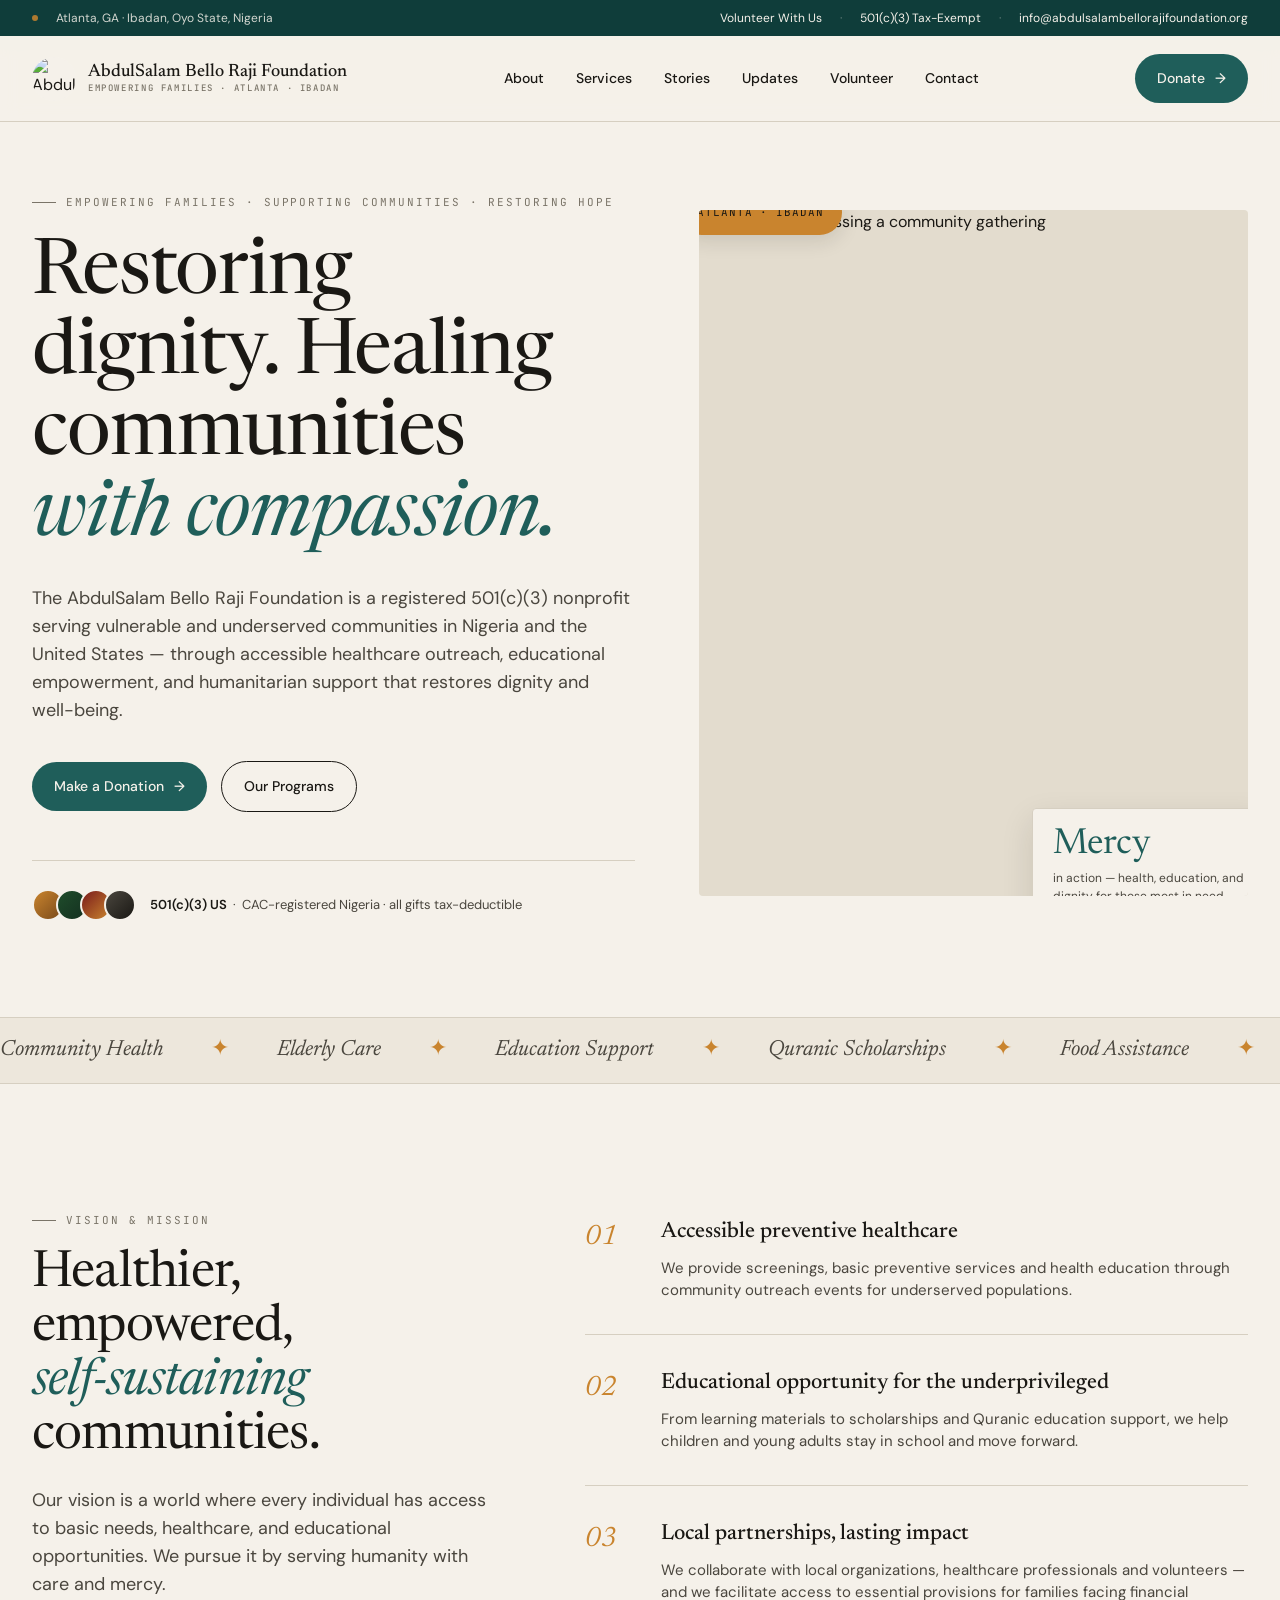
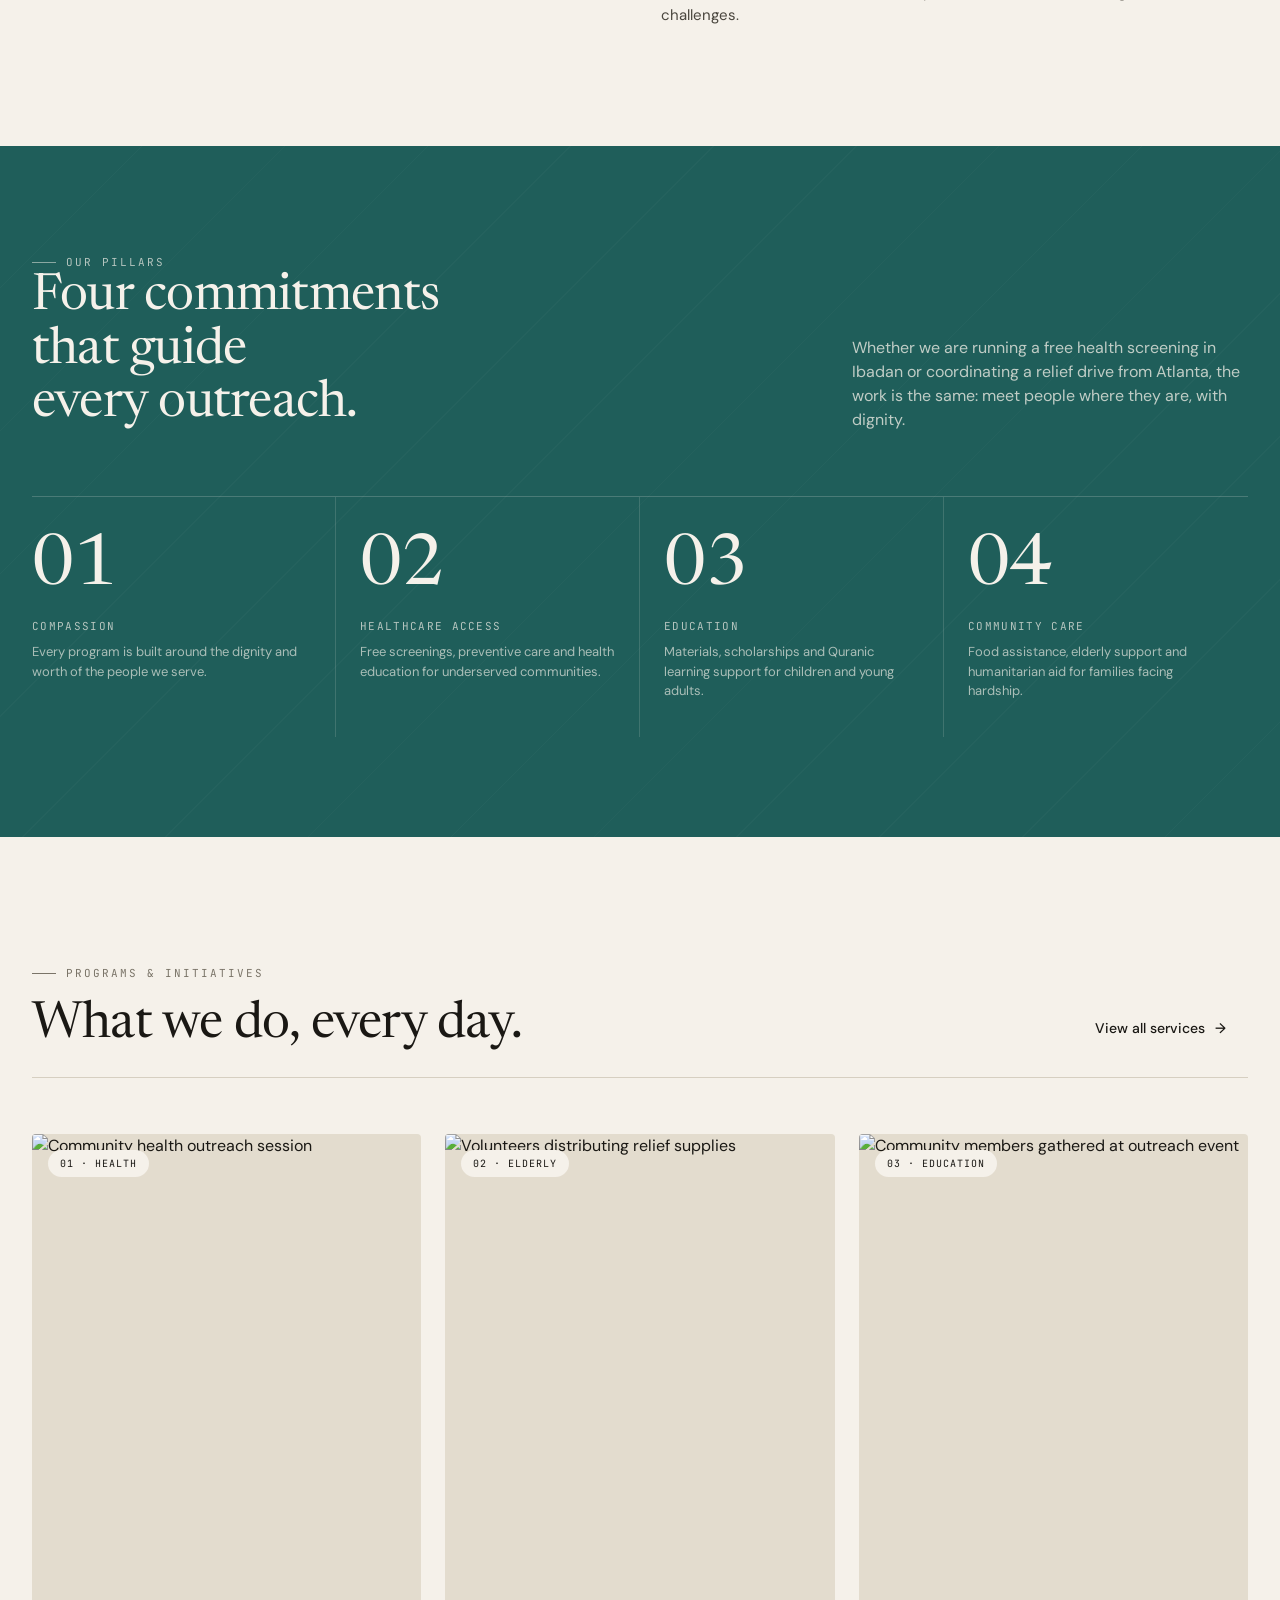
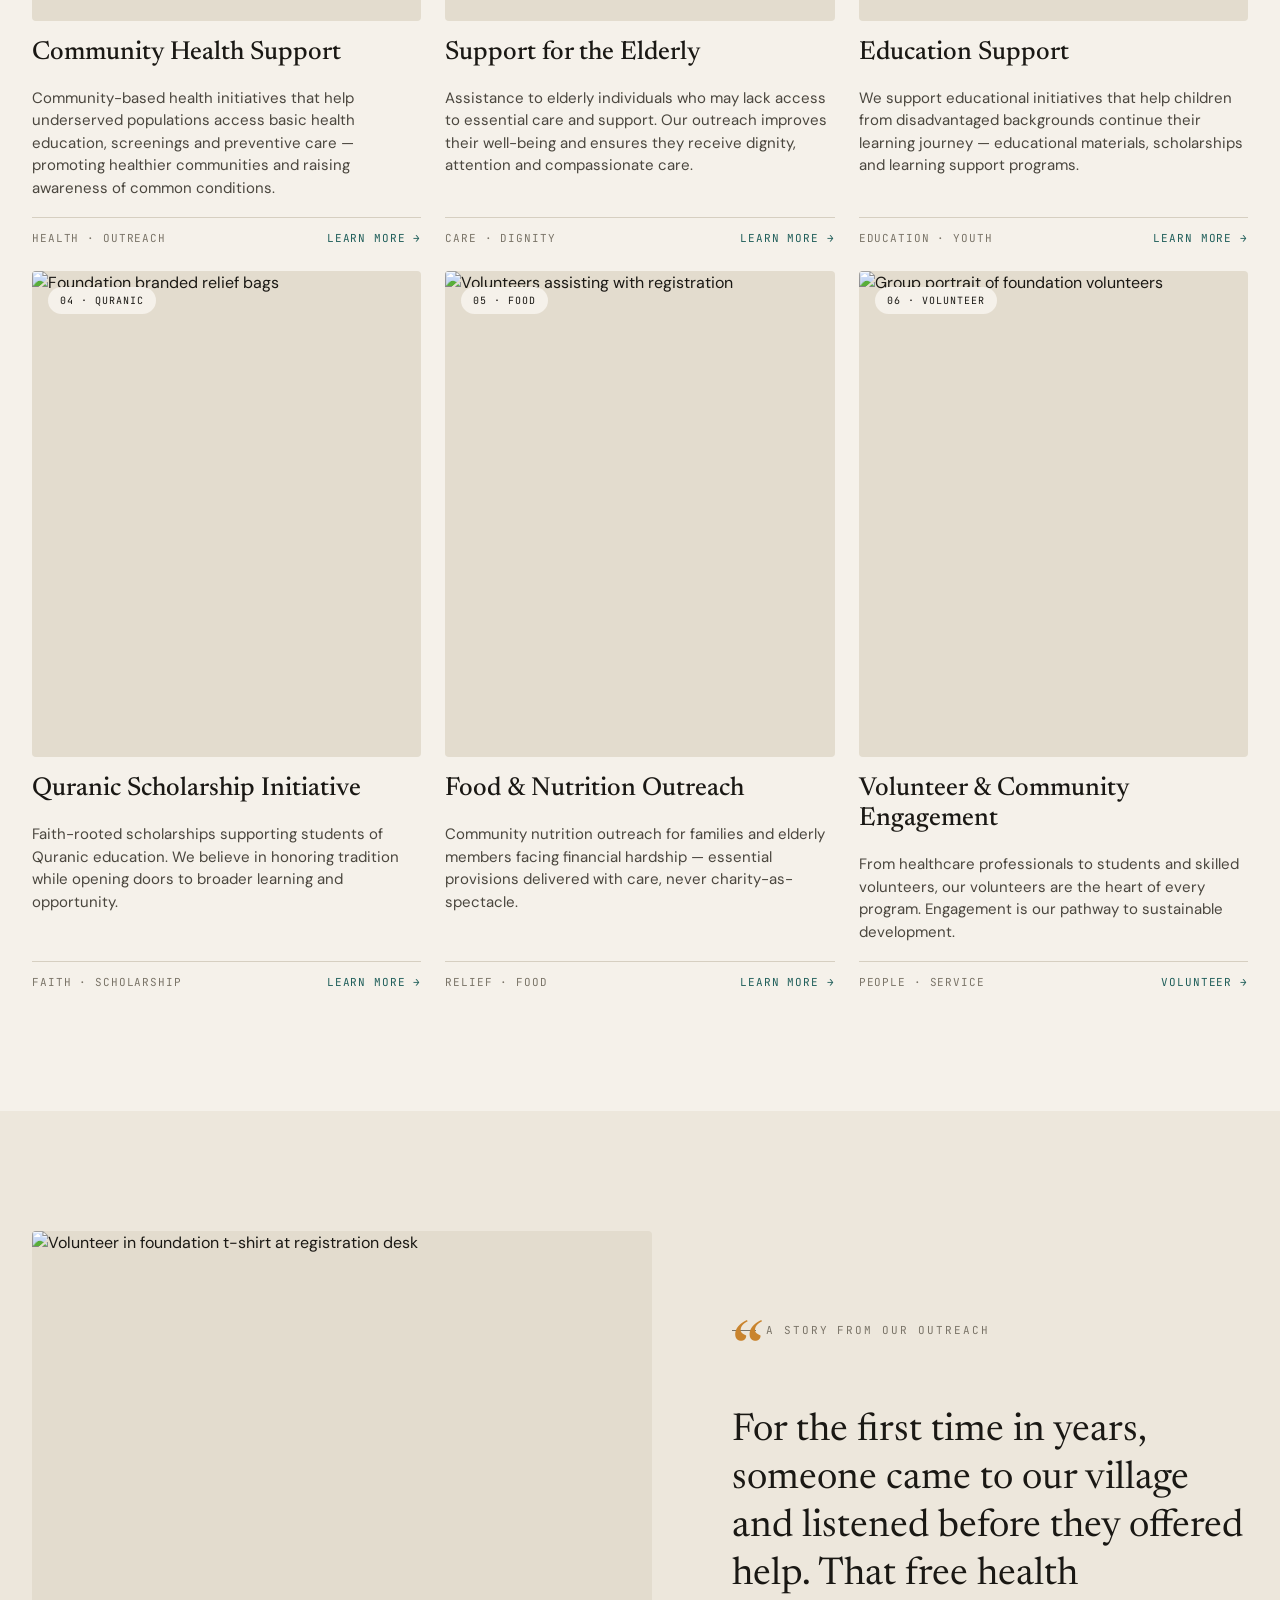
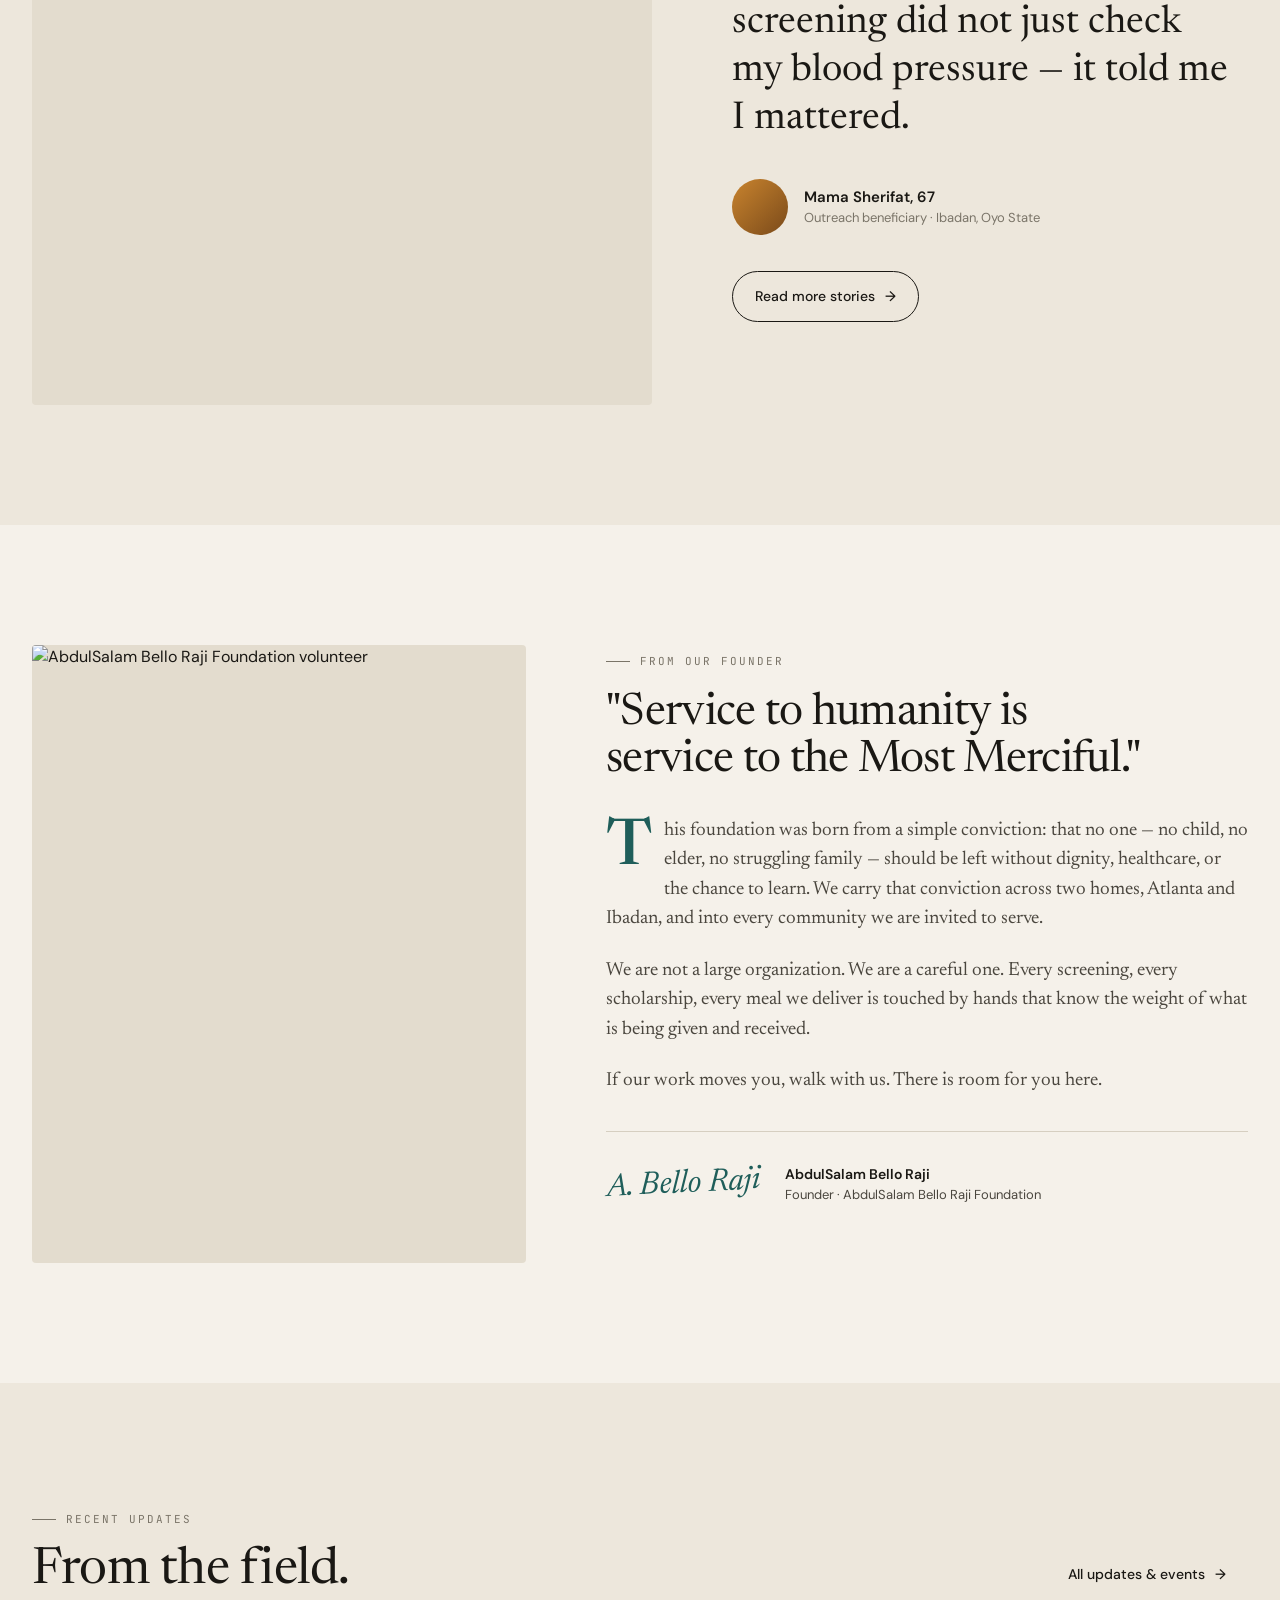
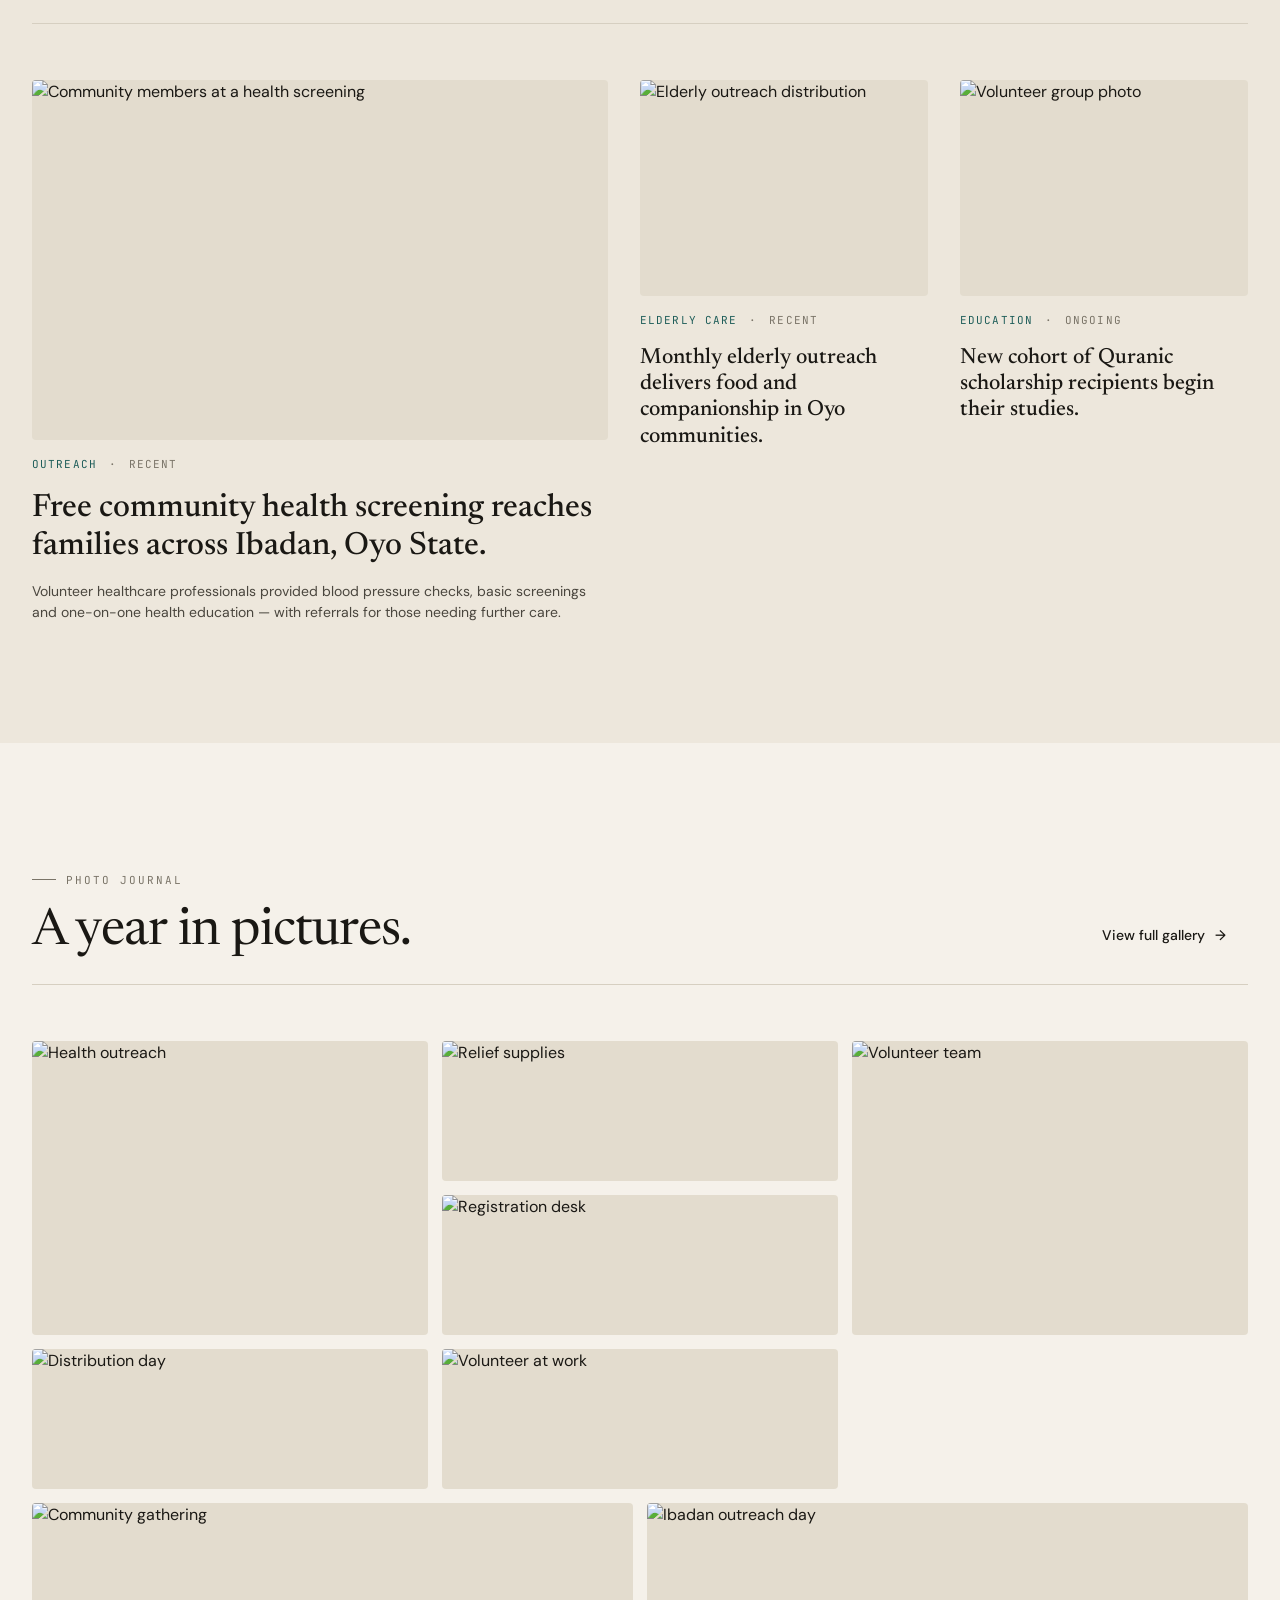
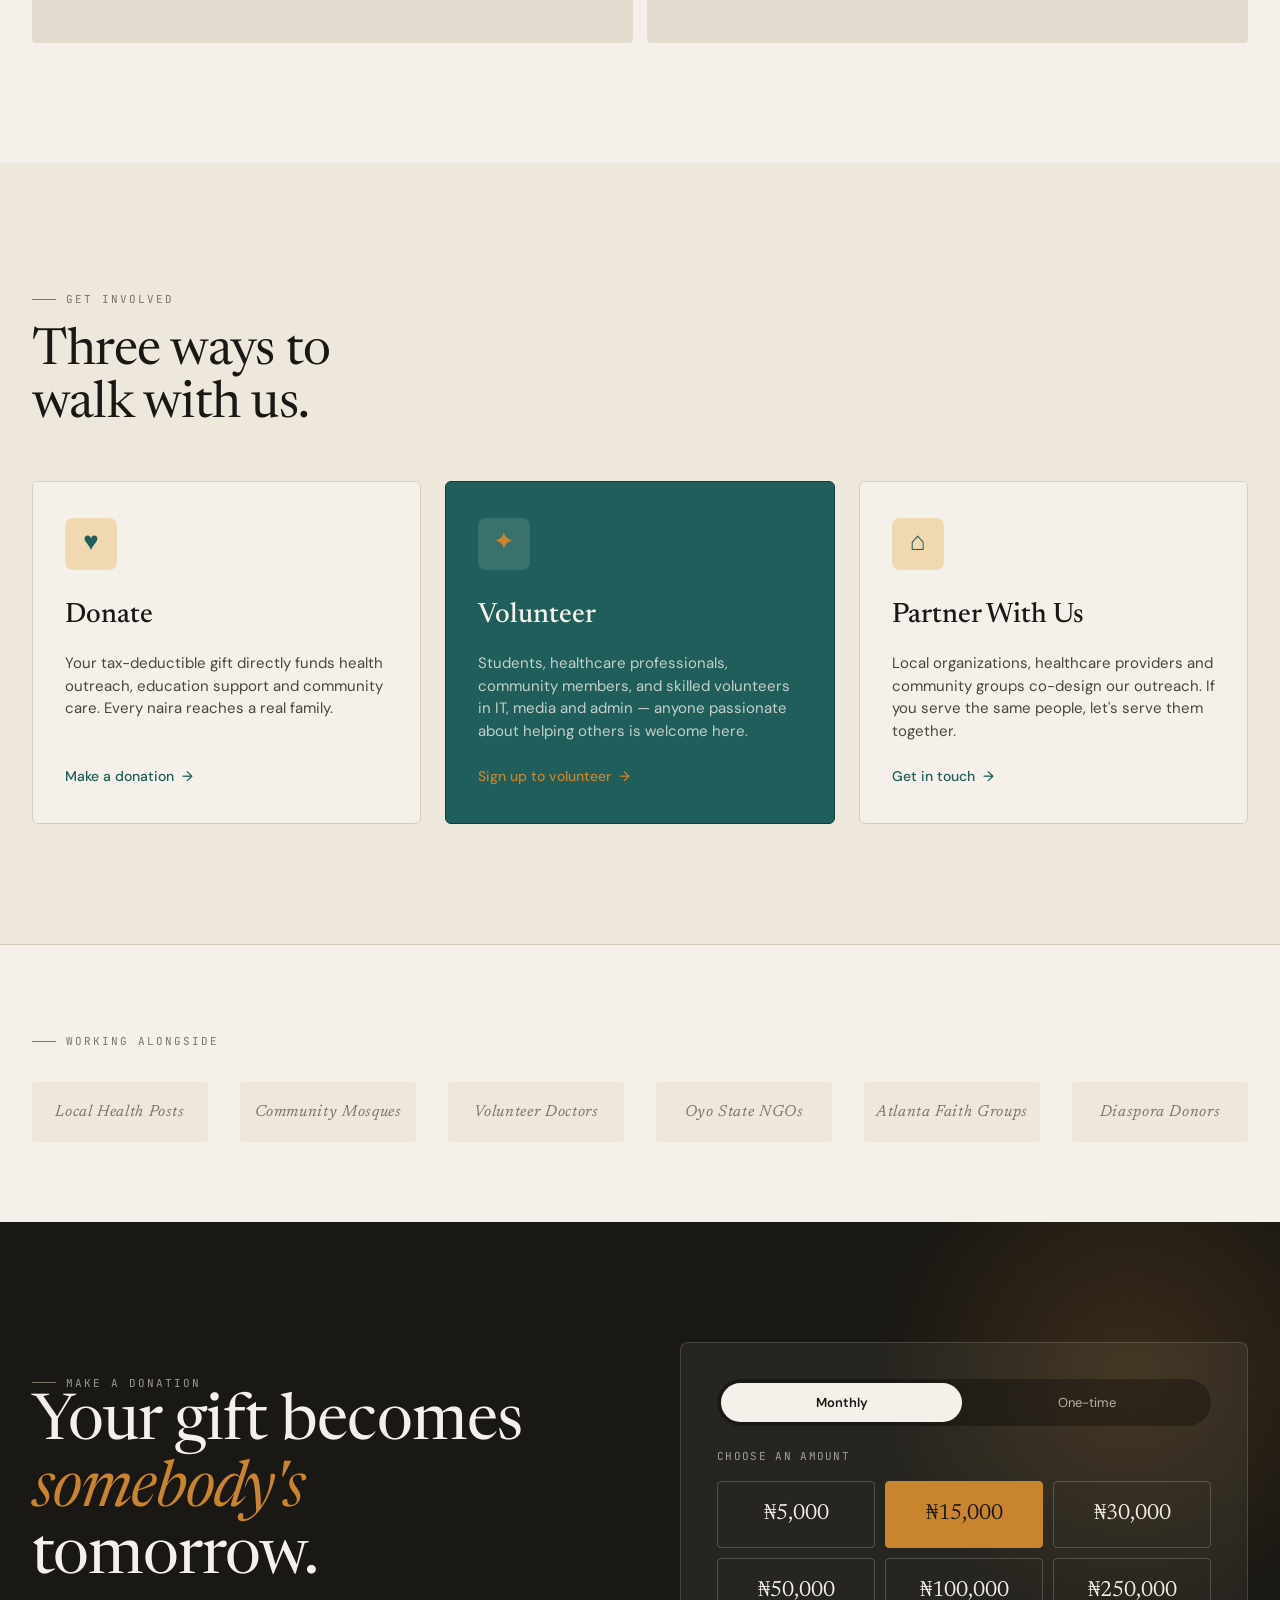
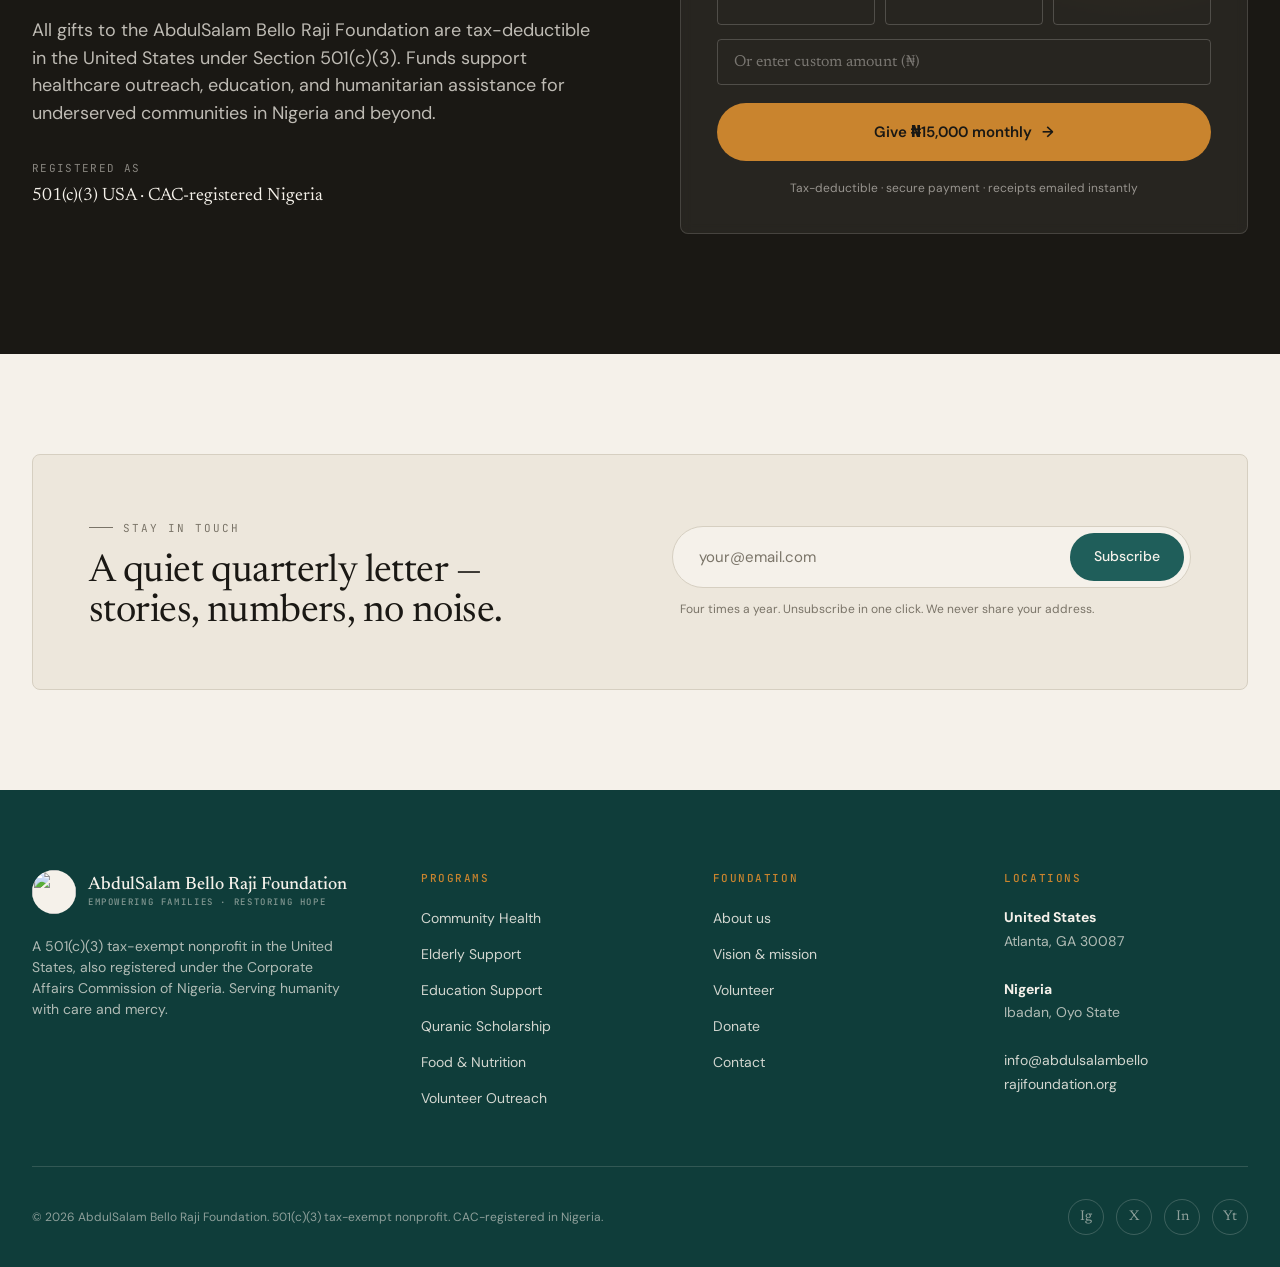
==== index.html @ c4ea6056 "feat" ====
<!doctype html>
<html lang="en">
<head>
<meta charset="utf-8" />
<meta name="viewport" content="width=device-width, initial-scale=1" />
<title>AbdulSalam Bello Raji Foundation — Compassion. Healthcare. Dignity.</title>
<link rel="preconnect" href="https://fonts.googleapis.com">
<link rel="preconnect" href="https://fonts.gstatic.com" crossorigin>
<link href="https://fonts.googleapis.com/css2?family=Newsreader:ital,opsz,wght@0,6..72,400;0,6..72,500;0,6..72,600;1,6..72,400&family=DM+Sans:wght@400;500;600;700&family=JetBrains+Mono:wght@400;500&display=swap" rel="stylesheet">
<style>
  :root {
    --cream: #f5f1ea;
    --cream-2: #ede7dc;
    --cream-3: #e3dcce;
    --ink: #1a1814;
    --ink-2: #4a463e;
    --ink-3: #7a7468;
    --green: #1f5e5a;
    --green-deep: #0f3d3a;
    --green-soft: #cfe0de;
    --ochre: #c9842e;
    --ochre-soft: #f0d9b0;
    --rule: #d6cfc1;
    --serif: "Newsreader", "Times New Roman", serif;
    --sans: "DM Sans", system-ui, sans-serif;
    --mono: "JetBrains Mono", ui-monospace, monospace;
  }
  * { box-sizing: border-box; margin: 0; padding: 0; }
  html { scroll-behavior: smooth; }
  body {
    font-family: var(--sans);
    background: var(--cream);
    color: var(--ink);
    line-height: 1.5;
    -webkit-font-smoothing: antialiased;
    text-rendering: optimizeLegibility;
  }
  img { display: block; max-width: 100%; }
  a { color: inherit; text-decoration: none; }
  button { font: inherit; cursor: pointer; border: none; background: none; color: inherit; }

  /* ---------- shared ---------- */
  .container { max-width: 1280px; margin: 0 auto; padding: 0 32px; }
  .eyebrow {
    font-family: var(--mono);
    font-size: 11px;
    letter-spacing: 0.18em;
    text-transform: uppercase;
    color: var(--ink-3);
    display: inline-flex;
    align-items: center;
    gap: 10px;
  }
  .eyebrow::before {
    content: "";
    width: 24px;
    height: 1px;
    background: var(--ink-3);
  }
  .display {
    font-family: var(--serif);
    font-weight: 400;
    letter-spacing: -0.015em;
    line-height: 1.05;
    text-wrap: balance;
  }
  .display em { font-style: italic; color: var(--green); }
  .body-lg {
    font-size: 18px;
    line-height: 1.55;
    color: var(--ink-2);
    text-wrap: pretty;
    max-width: 60ch;
  }
  .btn {
    display: inline-flex;
    align-items: center;
    gap: 10px;
    padding: 14px 22px;
    border-radius: 999px;
    font-weight: 500;
    font-size: 14px;
    transition: transform .12s ease, background .15s ease;
  }
  .btn:hover { transform: translateY(-1px); }
  .btn-primary { background: var(--green); color: var(--cream); }
  .btn-primary:hover { background: var(--green-deep); }
  .btn-outline { border: 1px solid var(--ink); color: var(--ink); }
  .btn-outline:hover { background: var(--ink); color: var(--cream); }
  .btn-ghost { color: var(--ink); padding-left: 0; }
  .arrow { display: inline-block; transition: transform .15s ease; }
  .btn:hover .arrow { transform: translateX(3px); }

  /* ---------- placeholder image ---------- */
  .ph {
    position: relative;
    background: var(--cream-3);
    overflow: hidden;
    isolation: isolate;
  }
  .ph::before {
    content: "";
    position: absolute;
    inset: 0;
    background-image: repeating-linear-gradient(135deg, transparent 0 14px, rgba(26,24,20,0.05) 14px 15px);
  }
  .ph img {
    width: 100%; height: 100%;
    object-fit: cover;
    position: absolute;
    inset: 0;
    z-index: 1;
  }
  .ph.has-img::before { display: none; }

  /* ---------- top utility bar ---------- */
  .util {
    background: var(--green-deep);
    color: var(--cream);
    font-size: 12px;
    padding: 9px 0;
  }
  .util .container { display: flex; justify-content: space-between; align-items: center; gap: 24px; }
  .util-left { display: flex; gap: 18px; align-items: center; opacity: 0.85; }
  .util-right { display: flex; gap: 18px; align-items: center; }
  .util a:hover { color: var(--ochre-soft); }
  .util .dot { width: 6px; height: 6px; border-radius: 50%; background: var(--ochre); display: inline-block; }

  /* ---------- nav ---------- */
  nav.main {
    position: sticky;
    top: 0;
    z-index: 50;
    background: rgba(245,241,234,0.92);
    backdrop-filter: saturate(140%) blur(10px);
    -webkit-backdrop-filter: saturate(140%) blur(10px);
    border-bottom: 1px solid var(--rule);
  }
  nav.main .container {
    display: flex;
    align-items: center;
    justify-content: space-between;
    padding-top: 18px;
    padding-bottom: 18px;
    gap: 32px;
  }
  .brand { display: flex; align-items: center; gap: 12px; }
  .brand-mark {
    width: 44px; height: 44px;
    flex-shrink: 0;
    display: grid;
    place-items: center;
    background: var(--cream);
    border-radius: 50%;
    overflow: hidden;
  }
  .brand-mark img { width: 100%; height: 100%; object-fit: contain; }
  .brand-name { font-family: var(--serif); font-size: 18px; font-weight: 500; line-height: 1.1; }
  .brand-name span {
    display: block;
    font-family: var(--mono);
    font-size: 9px;
    letter-spacing: 0.18em;
    color: var(--ink-3);
    text-transform: uppercase;
    margin-top: 2px;
  }
  .nav-links { display: flex; gap: 32px; align-items: center; font-size: 14px; font-weight: 500; }
  .nav-links a { position: relative; padding: 6px 0; }
  .nav-links a:hover { color: var(--green); }
  .nav-links a.active::after {
    content: "";
    position: absolute;
    bottom: -2px; left: 0; right: 0;
    height: 2px;
    background: var(--ochre);
  }
  .nav-cta { display: flex; gap: 12px; align-items: center; }
  .menu-btn {
    display: none;
    width: 40px; height: 40px;
    border-radius: 50%;
    border: 1px solid var(--rule);
    align-items: center;
    justify-content: center;
    flex-direction: column;
    gap: 5px;
    cursor: pointer;
  }
  .menu-btn span {
    display: block;
    width: 18px; height: 1.5px;
    background: var(--ink);
    transition: all .2s;
  }

  /* ---------- hero ---------- */
  .hero { padding: 64px 0 96px; position: relative; }
  .hero-grid { display: grid; grid-template-columns: 1.1fr 1fr; gap: 64px; align-items: center; }
  .hero h1 { font-size: clamp(48px, 6vw, 84px); margin: 24px 0 28px; }
  .hero .body-lg { margin-bottom: 36px; }
  .hero-actions { display: flex; gap: 14px; align-items: center; flex-wrap: wrap; }
  .hero-meta {
    display: flex;
    align-items: center;
    gap: 14px;
    margin-top: 48px;
    padding-top: 28px;
    border-top: 1px solid var(--rule);
    color: var(--ink-2);
    font-size: 13px;
  }
  .avatar-stack { display: flex; }
  .avatar-stack .av {
    width: 32px; height: 32px;
    border-radius: 50%;
    border: 2px solid var(--cream);
    margin-left: -8px;
  }
  .avatar-stack .av:first-child { margin-left: 0; }
  .avatar-stack .av:nth-child(1) { background: linear-gradient(135deg, #c9842e, #7a4a1a); }
  .avatar-stack .av:nth-child(2) { background: linear-gradient(135deg, #1f4d2b, #143020); }
  .avatar-stack .av:nth-child(3) { background: linear-gradient(135deg, #7a1b1b, #c9842e); }
  .avatar-stack .av:nth-child(4) { background: linear-gradient(135deg, #4a463e, #1a1814); }
  .hero-image {
    position: relative;
    aspect-ratio: 4 / 5;
    border-radius: 4px;
  }
  .hero-image .badge {
    position: absolute;
    top: -20px; left: -20px;
    background: var(--ochre);
    color: var(--ink);
    padding: 14px 18px;
    border-radius: 999px;
    font-family: var(--mono);
    font-size: 11px;
    letter-spacing: 0.08em;
    text-transform: uppercase;
    z-index: 3;
    box-shadow: 0 6px 20px rgba(26,24,20,0.12);
  }
  .hero-image .floating-card {
    position: absolute;
    bottom: -28px; right: -24px;
    background: var(--cream);
    padding: 18px 20px;
    border-radius: 4px;
    box-shadow: 0 12px 32px rgba(26,24,20,0.12);
    width: 240px;
    z-index: 3;
    border: 1px solid var(--rule);
  }
  .floating-card .num {
    font-family: var(--serif);
    font-size: 36px;
    color: var(--green);
    line-height: 1;
  }
  .floating-card .lbl {
    font-size: 12px;
    color: var(--ink-2);
    margin-top: 6px;
  }

  /* ---------- ticker ---------- */
  .ticker { border-block: 1px solid var(--rule); background: var(--cream-2); overflow: hidden; padding: 16px 0; }
  .ticker-track {
    display: flex;
    gap: 48px;
    white-space: nowrap;
    animation: tick 50s linear infinite;
    font-family: var(--serif);
    font-style: italic;
    font-size: 22px;
    color: var(--ink-2);
  }
  .ticker-track span { display: inline-flex; align-items: center; gap: 48px; }
  .ticker-track .star { color: var(--ochre); font-style: normal; }
  @keyframes tick {
    from { transform: translateX(0); }
    to { transform: translateX(-50%); }
  }

  /* ---------- mission ---------- */
  .mission { padding: 120px 0; }
  .mission-grid { display: grid; grid-template-columns: 1fr 1.4fr; gap: 80px; align-items: start; }
  .mission h2 { font-size: clamp(36px, 4vw, 56px); margin-top: 20px; }
  .mission-points { display: grid; gap: 32px; margin-top: 12px; }
  .mp {
    display: grid;
    grid-template-columns: 56px 1fr;
    gap: 20px;
    padding-bottom: 32px;
    border-bottom: 1px solid var(--rule);
  }
  .mp:last-child { border-bottom: none; padding-bottom: 0; }
  .mp-num { font-family: var(--serif); font-size: 28px; color: var(--ochre); font-style: italic; }
  .mp h3 { font-family: var(--serif); font-size: 22px; font-weight: 500; margin-bottom: 8px; }
  .mp p { color: var(--ink-2); font-size: 15px; }

  /* ---------- impact stats ---------- */
  .impact {
    background: var(--green);
    color: var(--cream);
    padding: 100px 0;
    position: relative;
    overflow: hidden;
  }
  .impact::before {
    content: "";
    position: absolute;
    inset: 0;
    background-image: repeating-linear-gradient(135deg, transparent 0 100px, rgba(245,241,234,0.025) 100px 101px);
    pointer-events: none;
  }
  .impact .container { position: relative; }
  .impact-head { display: flex; justify-content: space-between; align-items: end; margin-bottom: 64px; gap: 48px; }
  .impact-head h2 { font-size: clamp(36px, 4vw, 52px); color: var(--cream); max-width: 16ch; }
  .impact-head .eyebrow { color: rgba(245,241,234,0.7); }
  .impact-head .eyebrow::before { background: rgba(245,241,234,0.5); }
  .impact-head p { max-width: 36ch; color: rgba(245,241,234,0.75); }
  .stats {
    display: grid;
    grid-template-columns: repeat(4, 1fr);
    gap: 0;
    border-top: 1px solid rgba(245,241,234,0.2);
  }
  .stat { padding: 36px 24px 36px 0; border-right: 1px solid rgba(245,241,234,0.15); }
  .stat:last-child { border-right: none; }
  .stat:first-child { padding-left: 0; }
  .stat:not(:first-child) { padding-left: 24px; }
  .stat-num { font-family: var(--serif); font-size: clamp(48px, 5.5vw, 80px); line-height: 1; color: var(--cream); }
  .stat-num .unit { color: var(--ochre); font-style: italic; }
  .stat-label { font-family: var(--mono); font-size: 11px; letter-spacing: 0.12em; text-transform: uppercase; color: rgba(245,241,234,0.7); margin-top: 14px; }
  .stat-detail { font-size: 13px; color: rgba(245,241,234,0.65); margin-top: 8px; line-height: 1.5; }

  /* ---------- programs ---------- */
  .programs { padding: 120px 0; }
  .section-head {
    display: grid;
    grid-template-columns: 1fr auto;
    gap: 32px;
    align-items: end;
    margin-bottom: 56px;
    padding-bottom: 24px;
    border-bottom: 1px solid var(--rule);
  }
  .section-head h2 { font-size: clamp(36px, 4vw, 56px); margin-top: 18px; max-width: 18ch; }
  .program-grid { display: grid; grid-template-columns: repeat(3, 1fr); gap: 24px; }
  .program { display: flex; flex-direction: column; gap: 18px; transition: transform .2s ease; }
  .program:hover { transform: translateY(-4px); }
  .program-img { aspect-ratio: 4 / 5; border-radius: 4px; position: relative; overflow: hidden; }
  .program-tag {
    position: absolute;
    top: 16px; left: 16px;
    background: var(--cream);
    color: var(--ink);
    padding: 6px 12px;
    border-radius: 999px;
    font-family: var(--mono);
    font-size: 10px;
    letter-spacing: 0.1em;
    text-transform: uppercase;
    z-index: 2;
  }
  .program h3 { font-family: var(--serif); font-size: 26px; font-weight: 500; line-height: 1.15; }
  .program p { color: var(--ink-2); font-size: 15px; }
  .program-meta {
    display: flex;
    justify-content: space-between;
    align-items: center;
    padding-top: 12px;
    border-top: 1px solid var(--rule);
    margin-top: auto;
    font-family: var(--mono);
    font-size: 11px;
    letter-spacing: 0.08em;
    text-transform: uppercase;
    color: var(--ink-3);
  }
  .program-meta a { color: var(--green); display: inline-flex; gap: 6px; align-items: center; }

  /* ---------- spotlight ---------- */
  .spotlight { padding: 120px 0; background: var(--cream-2); }
  .spotlight-grid { display: grid; grid-template-columns: 1.2fr 1fr; gap: 80px; align-items: center; }
  .spotlight-img { aspect-ratio: 4 / 5; border-radius: 4px; overflow: hidden; }
  .spotlight blockquote {
    font-family: var(--serif);
    font-size: clamp(28px, 3vw, 40px);
    line-height: 1.25;
    font-weight: 400;
    color: var(--ink);
    text-wrap: pretty;
  }
  .spotlight blockquote::before {
    content: "\201C";
    font-size: 80px;
    line-height: 0.5;
    color: var(--ochre);
    display: block;
    margin-bottom: 28px;
  }
  .quote-author { margin-top: 36px; display: flex; align-items: center; gap: 16px; }
  .quote-avatar {
    width: 56px; height: 56px;
    border-radius: 50%;
    background: linear-gradient(135deg, #c9842e, #7a4a1a);
    flex-shrink: 0;
  }
  .quote-author .name { font-weight: 600; font-size: 15px; }
  .quote-author .role { font-size: 13px; color: var(--ink-3); }

  /* ---------- founder ---------- */
  .founder { padding: 120px 0; }
  .founder-grid { display: grid; grid-template-columns: 1fr 1.3fr; gap: 80px; align-items: start; }
  .founder-portrait {
    aspect-ratio: 4 / 5;
    border-radius: 4px;
    overflow: hidden;
    position: sticky;
    top: 100px;
  }
  .founder h2 { font-size: clamp(32px, 3.5vw, 48px); margin-top: 20px; margin-bottom: 32px; }
  .founder-text p {
    font-family: var(--serif);
    font-size: 19px;
    line-height: 1.55;
    color: var(--ink-2);
    margin-bottom: 22px;
    text-wrap: pretty;
  }
  .founder-text p:first-child::first-letter {
    font-size: 64px;
    float: left;
    line-height: 0.85;
    margin-right: 12px;
    margin-top: 6px;
    color: var(--green);
    font-weight: 500;
  }
  .signature { margin-top: 36px; display: flex; align-items: center; gap: 24px; padding-top: 28px; border-top: 1px solid var(--rule); }
  .sig-mark { font-family: var(--serif); font-style: italic; font-size: 32px; color: var(--green); transform: rotate(-3deg); }
  .signature .meta { font-size: 13px; color: var(--ink-2); line-height: 1.5; }
  .signature .meta strong { color: var(--ink); display: block; font-weight: 600; font-size: 14px; }

  /* ---------- news ---------- */
  .news { padding: 120px 0; background: var(--cream-2); }
  .news-grid { display: grid; grid-template-columns: 2fr 1fr 1fr; gap: 32px; }
  .news-card { display: flex; flex-direction: column; gap: 16px; }
  .news-card.feat .news-img { aspect-ratio: 16 / 10; }
  .news-card .news-img { aspect-ratio: 4 / 3; border-radius: 4px; overflow: hidden; }
  .news-meta {
    display: flex; gap: 12px; align-items: center;
    font-family: var(--mono); font-size: 11px; letter-spacing: 0.1em;
    text-transform: uppercase; color: var(--ink-3);
  }
  .news-meta .cat { color: var(--green); }
  .news-card h3 { font-family: var(--serif); font-size: 22px; font-weight: 500; line-height: 1.2; }
  .news-card.feat h3 { font-size: 32px; }
  .news-card p { color: var(--ink-2); font-size: 14px; }

  /* ---------- gallery ---------- */
  .gallery { padding: 120px 0; }
  .gallery-grid {
    display: grid;
    grid-template-columns: repeat(6, 1fr);
    grid-auto-rows: 140px;
    gap: 14px;
  }
  .gallery-grid .ph { border-radius: 4px; overflow: hidden; }
  .g1 { grid-column: span 2; grid-row: span 2; }
  .g2 { grid-column: span 2; grid-row: span 1; }
  .g3 { grid-column: span 2; grid-row: span 2; }
  .g4 { grid-column: span 2; grid-row: span 1; }
  .g5 { grid-column: span 2; grid-row: span 1; }
  .g6 { grid-column: span 2; grid-row: span 1; }
  .g7 { grid-column: span 3; grid-row: span 1; }
  .g8 { grid-column: span 3; grid-row: span 1; }

  /* ---------- get involved ---------- */
  .involve { padding: 120px 0; background: var(--cream-2); }
  .involve-grid { display: grid; grid-template-columns: repeat(3, 1fr); gap: 24px; margin-top: 48px; }
  .involve-card {
    background: var(--cream);
    padding: 36px 32px;
    border-radius: 6px;
    border: 1px solid var(--rule);
    display: flex;
    flex-direction: column;
    gap: 16px;
    transition: background .2s ease, transform .2s ease;
  }
  .involve-card:hover { transform: translateY(-3px); }
  .involve-card.dark { background: var(--green); color: var(--cream); border-color: var(--green-deep); }
  .involve-card .icon-box {
    width: 52px; height: 52px;
    border-radius: 8px;
    background: var(--ochre-soft);
    display: grid;
    place-items: center;
    font-family: var(--serif);
    font-size: 26px;
    color: var(--green);
    margin-bottom: 8px;
  }
  .involve-card.dark .icon-box { background: rgba(245,241,234,0.12); color: var(--ochre); }
  .involve-card h3 { font-family: var(--serif); font-size: 28px; font-weight: 500; }
  .involve-card p { color: var(--ink-2); font-size: 15px; flex: 1; }
  .involve-card.dark p { color: rgba(245,241,234,0.78); }
  .involve-card .lnk {
    margin-top: 8px;
    display: inline-flex;
    gap: 8px;
    align-items: center;
    font-size: 14px;
    font-weight: 500;
    color: var(--green);
  }
  .involve-card.dark .lnk { color: var(--ochre); }

  /* ---------- partners ---------- */
  .partners { padding: 80px 0; border-top: 1px solid var(--rule); }
  .partner-row {
    display: grid;
    grid-template-columns: repeat(6, 1fr);
    gap: 32px;
    align-items: center;
    margin-top: 32px;
  }
  .partner-row > div {
    height: 60px;
    background: var(--cream-2);
    border-radius: 4px;
    display: grid;
    place-items: center;
    font-family: var(--serif);
    font-style: italic;
    color: var(--ink-3);
    font-size: 16px;
    letter-spacing: 0.04em;
  }

  /* ---------- donate band ---------- */
  .donate-band {
    padding: 120px 0;
    background: var(--ink);
    color: var(--cream);
    position: relative;
    overflow: hidden;
  }
  .donate-band::before {
    content: "";
    position: absolute;
    top: -100px; right: -100px;
    width: 500px; height: 500px;
    border-radius: 50%;
    background: radial-gradient(circle, rgba(201,132,46,0.18), transparent 70%);
    pointer-events: none;
  }
  .donate-band .container { position: relative; display: grid; grid-template-columns: 1fr 1fr; gap: 80px; align-items: center; }
  .donate-band h2 { font-size: clamp(40px, 5vw, 72px); color: var(--cream); line-height: 1.05; }
  .donate-band h2 em { color: var(--ochre); font-style: italic; }
  .donate-card {
    background: rgba(245,241,234,0.06);
    border: 1px solid rgba(245,241,234,0.15);
    border-radius: 8px;
    padding: 36px;
    backdrop-filter: blur(6px);
  }
  .donate-card .label {
    font-family: var(--mono);
    font-size: 11px;
    letter-spacing: 0.12em;
    text-transform: uppercase;
    color: rgba(245,241,234,0.6);
    margin-bottom: 16px;
  }
  .amounts { display: grid; grid-template-columns: repeat(3, 1fr); gap: 10px; margin-bottom: 14px; }
  .amount {
    padding: 16px 8px;
    border: 1px solid rgba(245,241,234,0.2);
    border-radius: 4px;
    text-align: center;
    font-family: var(--serif);
    font-size: 22px;
    color: var(--cream);
    transition: all .15s ease;
    cursor: pointer;
  }
  .amount:hover { background: rgba(245,241,234,0.06); }
  .amount.active { background: var(--ochre); color: var(--ink); border-color: var(--ochre); }
  .amount-custom {
    width: 100%;
    padding: 14px 16px;
    background: transparent;
    border: 1px solid rgba(245,241,234,0.2);
    border-radius: 4px;
    color: var(--cream);
    font-family: var(--serif);
    font-size: 16px;
    margin-bottom: 18px;
    outline: none;
  }
  .amount-custom:focus { border-color: var(--ochre); }
  .amount-custom::placeholder { color: rgba(245,241,234,0.4); }
  .freq-toggle {
    display: flex;
    gap: 4px;
    background: rgba(0,0,0,0.3);
    border-radius: 999px;
    padding: 4px;
    margin-bottom: 22px;
  }
  .freq-toggle button {
    flex: 1;
    padding: 10px 14px;
    border-radius: 999px;
    font-size: 13px;
    color: rgba(245,241,234,0.7);
  }
  .freq-toggle button.active { background: var(--cream); color: var(--ink); font-weight: 600; }
  .donate-card .btn-donate {
    width: 100%;
    display: flex;
    justify-content: center;
    align-items: center;
    gap: 10px;
    padding: 18px;
    border-radius: 999px;
    background: var(--ochre);
    color: var(--ink);
    font-weight: 600;
    font-size: 15px;
    transition: background .15s, transform .12s;
    cursor: pointer;
  }
  .donate-card .btn-donate:hover { background: #b87422; transform: translateY(-1px); }
  .donate-foot { margin-top: 18px; font-size: 12px; color: rgba(245,241,234,0.55); text-align: center; }

  /* ---------- newsletter ---------- */
  .newsletter { padding: 100px 0; background: var(--cream); }
  .newsletter-inner {
    display: grid;
    grid-template-columns: 1fr 1fr;
    gap: 64px;
    align-items: center;
    padding: 56px;
    background: var(--cream-2);
    border-radius: 8px;
    border: 1px solid var(--rule);
  }
  .newsletter h2 { font-size: clamp(28px, 3vw, 40px); margin-top: 16px; }
  .nl-form {
    display: flex;
    gap: 8px;
    background: var(--cream);
    padding: 6px;
    border-radius: 999px;
    border: 1px solid var(--rule);
  }
  .nl-form input {
    flex: 1;
    padding: 14px 20px;
    border: none;
    background: transparent;
    font-family: var(--sans);
    font-size: 15px;
    color: var(--ink);
    outline: none;
  }
  .nl-form input::placeholder { color: var(--ink-3); }
  .nl-form button {
    padding: 12px 24px;
    border-radius: 999px;
    background: var(--green);
    color: var(--cream);
    font-weight: 500;
    font-size: 14px;
    transition: background .15s;
  }
  .nl-form button:hover { background: var(--green-deep); }

  /* ---------- footer ---------- */
  footer { background: var(--green-deep); color: var(--cream); padding: 80px 0 32px; }
  .footer-grid {
    display: grid;
    grid-template-columns: 1.4fr 1fr 1fr 1fr;
    gap: 48px;
    padding-bottom: 56px;
    border-bottom: 1px solid rgba(245,241,234,0.15);
  }
  .footer-brand .brand-name { color: var(--cream); }
  .footer-brand .brand-name span { color: rgba(245,241,234,0.5); }
  .footer-brand p { margin-top: 22px; color: rgba(245,241,234,0.7); font-size: 14px; max-width: 32ch; }
  .footer-col h4 {
    font-family: var(--mono); font-size: 11px; letter-spacing: 0.14em;
    text-transform: uppercase; color: var(--ochre); margin-bottom: 20px; font-weight: 500;
  }
  .footer-col ul { list-style: none; display: grid; gap: 12px; }
  .footer-col a { color: rgba(245,241,234,0.85); font-size: 14px; }
  .footer-col a:hover { color: var(--ochre); }
  .footer-col address { font-style: normal; color: rgba(245,241,234,0.7); font-size: 14px; line-height: 1.7; }
  .footer-bottom {
    display: flex;
    justify-content: space-between;
    align-items: center;
    margin-top: 32px;
    color: rgba(245,241,234,0.55);
    font-size: 12px;
    flex-wrap: wrap;
    gap: 18px;
  }
  .socials { display: flex; gap: 12px; }
  .socials a {
    width: 36px; height: 36px;
    border-radius: 50%;
    border: 1px solid rgba(245,241,234,0.2);
    display: grid;
    place-items: center;
    font-family: var(--serif);
    font-size: 14px;
    transition: all .15s;
  }
  .socials a:hover { background: var(--ochre); color: var(--ink); border-color: var(--ochre); }

  /* ---------- scroll reveal ---------- */
  .reveal {
    opacity: 0;
    transform: translateY(28px);
    transition: opacity .6s ease, transform .6s ease;
  }
  .reveal.visible { opacity: 1; transform: translateY(0); }
  .reveal-d1 { transition-delay: 0.1s; }
  .reveal-d2 { transition-delay: 0.2s; }
  .reveal-d3 { transition-delay: 0.3s; }

  /* ---------- mobile drawer ---------- */
  .mobile-nav {
    position: fixed;
    inset: 0;
    z-index: 100;
    background: var(--cream);
    display: flex;
    flex-direction: column;
    padding: 24px 32px;
    transform: translateX(100%);
    transition: transform .3s ease;
  }
  .mobile-nav.open { transform: translateX(0); }
  .mobile-nav-head { display: flex; justify-content: space-between; align-items: center; margin-bottom: 40px; }
  .mobile-nav-links { display: grid; gap: 4px; }
  .mobile-nav-links a {
    font-family: var(--serif);
    font-size: 32px;
    font-weight: 400;
    padding: 12px 0;
    border-bottom: 1px solid var(--rule);
    color: var(--ink);
  }
  .mobile-nav-links a:hover { color: var(--green); }
  .close-btn {
    width: 40px; height: 40px;
    border-radius: 50%;
    border: 1px solid var(--rule);
    display: grid;
    place-items: center;
    font-size: 20px;
    cursor: pointer;
  }

  /* ---------- responsive ---------- */
  @media (max-width: 980px) {
    .hero-grid, .mission-grid, .spotlight-grid, .founder-grid,
    .donate-band .container, .newsletter-inner { grid-template-columns: 1fr; gap: 48px; }
    .program-grid, .involve-grid { grid-template-columns: 1fr 1fr; }
    .stats { grid-template-columns: repeat(2, 1fr); }
    .news-grid { grid-template-columns: 1fr; }
    .footer-grid { grid-template-columns: 1fr 1fr; }
    .gallery-grid { grid-template-columns: repeat(2, 1fr); }
    .g1,.g2,.g3,.g4,.g5,.g6,.g7,.g8 { grid-column: span 1; grid-row: span 1; }
    .partner-row { grid-template-columns: repeat(3, 1fr); }
    .nav-links { display: none; }
    .menu-btn { display: flex; }
    .founder-portrait { position: relative; top: auto; }
    .hero-image .badge { top: 12px; left: 12px; }
    .hero-image .floating-card { bottom: 16px; right: 12px; width: 180px; }
  }
  @media (max-width: 600px) {
    .program-grid, .involve-grid { grid-template-columns: 1fr; }
    .footer-grid { grid-template-columns: 1fr; }
    .util-right { display: none; }
    .container { padding: 0 20px; }
    .newsletter-inner { padding: 32px 24px; }
    .partner-row { grid-template-columns: repeat(2, 1fr); }
  }
</style>
</head>
<body>

<!-- mobile drawer -->
<nav class="mobile-nav" id="mobileNav" aria-hidden="true">
  <div class="mobile-nav-head">
    <a class="brand" href="#">
      <span class="brand-mark"><img src="img/logo.webp" alt="AbdulSalam Bello Raji Foundation"></span>
      <span class="brand-name">ABRF<span>Foundation</span></span>
    </a>
    <button class="close-btn" onclick="closeMenu()" aria-label="Close menu">✕</button>
  </div>
  <div class="mobile-nav-links">
    <a href="#mission" onclick="closeMenu()">About</a>
    <a href="services.html" onclick="closeMenu()">Services</a>
    <a href="#stories" onclick="closeMenu()">Stories</a>
    <a href="#news" onclick="closeMenu()">Updates</a>
    <a href="#involve" onclick="closeMenu()">Volunteer</a>
    <a href="#contact" onclick="closeMenu()">Contact</a>
  </div>
  <div style="margin-top:40px;">
    <a href="#donate" class="btn btn-primary" onclick="closeMenu()" style="width:100%; justify-content:center;">Make a Donation →</a>
  </div>
</nav>

<!-- utility bar -->
<div class="util">
  <div class="container">
    <div class="util-left">
      <span class="dot"></span>
      <span>Atlanta, GA · Ibadan, Oyo State, Nigeria</span>
    </div>
    <div class="util-right">
      <a href="#involve">Volunteer With Us</a>
      <span style="opacity:0.4">·</span>
      <a href="#">501(c)(3) Tax-Exempt</a>
      <span style="opacity:0.4">·</span>
      <a href="mailto:info@abdulsalambellorajifoundation.org">info@abdulsalambellorajifoundation.org</a>
    </div>
  </div>
</div>

<!-- nav -->
<nav class="main">
  <div class="container">
    <a class="brand" href="#">
      <span class="brand-mark"><img src="img/logo.webp" alt="AbdulSalam Bello Raji Foundation"></span>
      <span class="brand-name">AbdulSalam Bello Raji Foundation<span>Empowering families · Atlanta · Ibadan</span></span>
    </a>
    <div class="nav-links">
      <a href="#mission" class="active">About</a>
      <a href="services.html">Services</a>
      <a href="#stories">Stories</a>
      <a href="#news">Updates</a>
      <a href="#involve">Volunteer</a>
      <a href="#contact">Contact</a>
    </div>
    <div class="nav-cta">
      <a href="#donate" class="btn btn-primary">Donate <span class="arrow">→</span></a>
      <button class="menu-btn" onclick="openMenu()" aria-label="Open menu">
        <span></span><span></span><span></span>
      </button>
    </div>
  </div>
</nav>

<!-- hero -->
<section class="hero">
  <div class="container">
    <div class="hero-grid">
      <div class="hero-text">
        <span class="eyebrow">Empowering Families · Supporting Communities · Restoring Hope</span>
        <h1 class="display">Restoring dignity. Healing communities <em>with compassion.</em></h1>
        <p class="body-lg">The AbdulSalam Bello Raji Foundation is a registered 501(c)(3) nonprofit serving vulnerable and underserved communities in Nigeria and the United States — through accessible healthcare outreach, educational empowerment, and humanitarian support that restores dignity and well-being.</p>
        <div class="hero-actions">
          <a href="#donate" class="btn btn-primary">Make a Donation <span class="arrow">→</span></a>
          <a href="#programs" class="btn btn-outline">Our Programs</a>
        </div>
        <div class="hero-meta">
          <div class="avatar-stack">
            <span class="av"></span><span class="av"></span><span class="av"></span><span class="av"></span>
          </div>
          <span><strong style="color:var(--ink);font-weight:600">501(c)(3) US</strong> &nbsp;·&nbsp; CAC-registered Nigeria · all gifts tax-deductible</span>
        </div>
      </div>
      <div class="hero-image ph has-img">
        <img src="img/hero.webp" alt="Volunteer addressing a community gathering">
        <span class="badge">Atlanta · Ibadan</span>
        <div class="floating-card">
          <div class="num">Mercy</div>
          <div class="lbl">in action — health, education, and dignity for those most in need</div>
        </div>
      </div>
    </div>
  </div>
</section>

<!-- ticker -->
<div class="ticker">
  <div class="ticker-track">
    <span>
      Community Health <span class="star">✦</span>
      Elderly Care <span class="star">✦</span>
      Education Support <span class="star">✦</span>
      Quranic Scholarships <span class="star">✦</span>
      Food Assistance <span class="star">✦</span>
      Volunteer Outreach <span class="star">✦</span>
      Community Health <span class="star">✦</span>
      Elderly Care <span class="star">✦</span>
      Education Support <span class="star">✦</span>
      Quranic Scholarships <span class="star">✦</span>
      Food Assistance <span class="star">✦</span>
      Volunteer Outreach <span class="star">✦</span>
    </span>
    <span aria-hidden="true">
      Community Health <span class="star">✦</span>
      Elderly Care <span class="star">✦</span>
      Education Support <span class="star">✦</span>
      Quranic Scholarships <span class="star">✦</span>
      Food Assistance <span class="star">✦</span>
      Volunteer Outreach <span class="star">✦</span>
      Community Health <span class="star">✦</span>
      Elderly Care <span class="star">✦</span>
      Education Support <span class="star">✦</span>
      Quranic Scholarships <span class="star">✦</span>
      Food Assistance <span class="star">✦</span>
      Volunteer Outreach <span class="star">✦</span>
    </span>
  </div>
</div>

<!-- mission -->
<section class="mission" id="mission">
  <div class="container">
    <div class="mission-grid">
      <div class="reveal">
        <span class="eyebrow">Vision &amp; Mission</span>
        <h2 class="display">Healthier, empowered, <em>self-sustaining</em> communities.</h2>
        <p class="body-lg" style="margin-top:24px">Our vision is a world where every individual has access to basic needs, healthcare, and educational opportunities. We pursue it by serving humanity with care and mercy.</p>
      </div>
      <div class="mission-points">
        <div class="mp reveal reveal-d1">
          <div class="mp-num">01</div>
          <div>
            <h3>Accessible preventive healthcare</h3>
            <p>We provide screenings, basic preventive services and health education through community outreach events for underserved populations.</p>
          </div>
        </div>
        <div class="mp reveal reveal-d2">
          <div class="mp-num">02</div>
          <div>
            <h3>Educational opportunity for the underprivileged</h3>
            <p>From learning materials to scholarships and Quranic education support, we help children and young adults stay in school and move forward.</p>
          </div>
        </div>
        <div class="mp reveal reveal-d3">
          <div class="mp-num">03</div>
          <div>
            <h3>Local partnerships, lasting impact</h3>
            <p>We collaborate with local organizations, healthcare professionals and volunteers — and we facilitate access to essential provisions for families facing financial challenges.</p>
          </div>
        </div>
      </div>
    </div>
  </div>
</section>

<!-- impact stats -->
<section class="impact">
  <div class="container">
    <div class="impact-head">
      <div>
        <span class="eyebrow">Our Pillars</span>
        <h2 class="display">Four commitments that guide every outreach.</h2>
      </div>
      <p>Whether we are running a free health screening in Ibadan or coordinating a relief drive from Atlanta, the work is the same: meet people where they are, with dignity.</p>
    </div>
    <div class="stats">
      <div class="stat reveal">
        <div class="stat-num">01</div>
        <div class="stat-label">Compassion</div>
        <div class="stat-detail">Every program is built around the dignity and worth of the people we serve.</div>
      </div>
      <div class="stat reveal reveal-d1">
        <div class="stat-num">02</div>
        <div class="stat-label">Healthcare Access</div>
        <div class="stat-detail">Free screenings, preventive care and health education for underserved communities.</div>
      </div>
      <div class="stat reveal reveal-d2">
        <div class="stat-num">03</div>
        <div class="stat-label">Education</div>
        <div class="stat-detail">Materials, scholarships and Quranic learning support for children and young adults.</div>
      </div>
      <div class="stat reveal reveal-d3">
        <div class="stat-num">04</div>
        <div class="stat-label">Community Care</div>
        <div class="stat-detail">Food assistance, elderly support and humanitarian aid for families facing hardship.</div>
      </div>
    </div>
  </div>
</section>

<!-- programs -->
<section class="programs" id="programs">
  <div class="container">
    <div class="section-head">
      <div>
        <span class="eyebrow">Programs &amp; Initiatives</span>
        <h2 class="display">What we do, every day.</h2>
      </div>
      <a href="services.html" class="btn btn-ghost">View all services <span class="arrow">→</span></a>
    </div>
    <div class="program-grid">
      <article class="program reveal">
        <div class="ph program-img has-img">
          <img src="img/health-outreach.webp" alt="Community health outreach session">
          <span class="program-tag">01 · Health</span>
        </div>
        <h3>Community Health Support</h3>
        <p>Community-based health initiatives that help underserved populations access basic health education, screenings and preventive care — promoting healthier communities and raising awareness of common conditions.</p>
        <div class="program-meta">
          <span>Health · Outreach</span>
          <a href="services.html">Learn more →</a>
        </div>
      </article>
      <article class="program reveal reveal-d1">
        <div class="ph program-img has-img">
          <img src="img/relief-distribution.webp" alt="Volunteers distributing relief supplies">
          <span class="program-tag">02 · Elderly</span>
        </div>
        <h3>Support for the Elderly</h3>
        <p>Assistance to elderly individuals who may lack access to essential care and support. Our outreach improves their well-being and ensures they receive dignity, attention and compassionate care.</p>
        <div class="program-meta">
          <span>Care · Dignity</span>
          <a href="services.html">Learn more →</a>
        </div>
      </article>
      <article class="program reveal reveal-d2">
        <div class="ph program-img has-img">
          <img src="img/community.webp" alt="Community members gathered at outreach event">
          <span class="program-tag">03 · Education</span>
        </div>
        <h3>Education Support</h3>
        <p>We support educational initiatives that help children from disadvantaged backgrounds continue their learning journey — educational materials, scholarships and learning support programs.</p>
        <div class="program-meta">
          <span>Education · Youth</span>
          <a href="services.html">Learn more →</a>
        </div>
      </article>
      <article class="program reveal">
        <div class="ph program-img has-img">
          <img src="img/relief-bags.webp" alt="Foundation branded relief bags">
          <span class="program-tag">04 · Quranic</span>
        </div>
        <h3>Quranic Scholarship Initiative</h3>
        <p>Faith-rooted scholarships supporting students of Quranic education. We believe in honoring tradition while opening doors to broader learning and opportunity.</p>
        <div class="program-meta">
          <span>Faith · Scholarship</span>
          <a href="services.html">Learn more →</a>
        </div>
      </article>
      <article class="program reveal reveal-d1">
        <div class="ph program-img has-img">
          <img src="img/registration.webp" alt="Volunteers assisting with registration">
          <span class="program-tag">05 · Food</span>
        </div>
        <h3>Food &amp; Nutrition Outreach</h3>
        <p>Community nutrition outreach for families and elderly members facing financial hardship — essential provisions delivered with care, never charity-as-spectacle.</p>
        <div class="program-meta">
          <span>Relief · Food</span>
          <a href="services.html">Learn more →</a>
        </div>
      </article>
      <article class="program reveal reveal-d2">
        <div class="ph program-img has-img">
          <img src="img/volunteers-group.webp" alt="Group portrait of foundation volunteers">
          <span class="program-tag">06 · Volunteer</span>
        </div>
        <h3>Volunteer &amp; Community Engagement</h3>
        <p>From healthcare professionals to students and skilled volunteers, our volunteers are the heart of every program. Engagement is our pathway to sustainable development.</p>
        <div class="program-meta">
          <span>People · Service</span>
          <a href="#involve">Volunteer →</a>
        </div>
      </article>
    </div>
  </div>
</section>

<!-- spotlight -->
<section class="spotlight" id="stories">
  <div class="container">
    <div class="spotlight-grid">
      <div class="ph spotlight-img has-img reveal">
        <img src="img/volunteer-back.webp" alt="Volunteer in foundation t-shirt at registration desk">
      </div>
      <div class="reveal reveal-d1">
        <span class="eyebrow">A Story From Our Outreach</span>
        <blockquote>For the first time in years, someone came to our village and listened before they offered help. That free health screening did not just check my blood pressure — it told me I mattered.</blockquote>
        <div class="quote-author">
          <div class="quote-avatar"></div>
          <div>
            <div class="name">Mama Sherifat, 67</div>
            <div class="role">Outreach beneficiary · Ibadan, Oyo State</div>
          </div>
        </div>
        <div style="margin-top:36px">
          <a href="#" class="btn btn-outline">Read more stories <span class="arrow">→</span></a>
        </div>
      </div>
    </div>
  </div>
</section>

<!-- founder -->
<section class="founder">
  <div class="container">
    <div class="founder-grid">
      <div class="ph founder-portrait has-img">
        <img src="img/volunteer-back.webp" alt="AbdulSalam Bello Raji Foundation volunteer">
      </div>
      <div class="reveal reveal-d1">
        <span class="eyebrow">From Our Founder</span>
        <h2 class="display">"Service to humanity is service to the Most Merciful."</h2>
        <div class="founder-text">
          <p>This foundation was born from a simple conviction: that no one — no child, no elder, no struggling family — should be left without dignity, healthcare, or the chance to learn. We carry that conviction across two homes, Atlanta and Ibadan, and into every community we are invited to serve.</p>
          <p>We are not a large organization. We are a careful one. Every screening, every scholarship, every meal we deliver is touched by hands that know the weight of what is being given and received.</p>
          <p>If our work moves you, walk with us. There is room for you here.</p>
        </div>
        <div class="signature">
          <div class="sig-mark">A. Bello Raji</div>
          <div class="meta">
            <strong>AbdulSalam Bello Raji</strong>
            Founder · AbdulSalam Bello Raji Foundation
          </div>
        </div>
      </div>
    </div>
  </div>
</section>

<!-- news -->
<section class="news" id="news">
  <div class="container">
    <div class="section-head">
      <div>
        <span class="eyebrow">Recent Updates</span>
        <h2 class="display">From the field.</h2>
      </div>
      <a href="#" class="btn btn-ghost">All updates &amp; events <span class="arrow">→</span></a>
    </div>
    <div class="news-grid">
      <article class="news-card feat reveal">
        <div class="ph news-img has-img">
          <img src="img/community.webp" alt="Community members at a health screening">
        </div>
        <div class="news-meta">
          <span class="cat">Outreach</span>
          <span>·</span>
          <span>Recent</span>
        </div>
        <h3>Free community health screening reaches families across Ibadan, Oyo State.</h3>
        <p>Volunteer healthcare professionals provided blood pressure checks, basic screenings and one-on-one health education — with referrals for those needing further care.</p>
      </article>
      <article class="news-card reveal reveal-d1">
        <div class="ph news-img has-img">
          <img src="img/relief-distribution.webp" alt="Elderly outreach distribution">
        </div>
        <div class="news-meta">
          <span class="cat">Elderly Care</span>
          <span>·</span>
          <span>Recent</span>
        </div>
        <h3>Monthly elderly outreach delivers food and companionship in Oyo communities.</h3>
      </article>
      <article class="news-card reveal reveal-d2">
        <div class="ph news-img has-img">
          <img src="img/volunteers-group.webp" alt="Volunteer group photo">
        </div>
        <div class="news-meta">
          <span class="cat">Education</span>
          <span>·</span>
          <span>Ongoing</span>
        </div>
        <h3>New cohort of Quranic scholarship recipients begin their studies.</h3>
      </article>
    </div>
  </div>
</section>

<!-- gallery -->
<section class="gallery">
  <div class="container">
    <div class="section-head">
      <div>
        <span class="eyebrow">Photo Journal</span>
        <h2 class="display">A year in pictures.</h2>
      </div>
      <a href="#" class="btn btn-ghost">View full gallery <span class="arrow">→</span></a>
    </div>
    <div class="gallery-grid reveal">
      <div class="ph g1 has-img"><img src="img/health-outreach.webp" alt="Health outreach"></div>
      <div class="ph g2 has-img"><img src="img/relief-bags.webp" alt="Relief supplies"></div>
      <div class="ph g3 has-img"><img src="img/volunteers-group.webp" alt="Volunteer team"></div>
      <div class="ph g4 has-img"><img src="img/registration.webp" alt="Registration desk"></div>
      <div class="ph g5 has-img"><img src="img/relief-distribution.webp" alt="Distribution day"></div>
      <div class="ph g6 has-img"><img src="img/volunteer-back.webp" alt="Volunteer at work"></div>
      <div class="ph g7 has-img"><img src="img/community.webp" alt="Community gathering"></div>
      <div class="ph g8 has-img"><img src="img/hero.webp" alt="Ibadan outreach day"></div>
    </div>
  </div>
</section>

<!-- get involved -->
<section class="involve" id="involve">
  <div class="container">
    <div class="section-head" style="border-bottom:none; padding-bottom:0; margin-bottom:0;">
      <div>
        <span class="eyebrow">Get Involved</span>
        <h2 class="display">Three ways to walk with us.</h2>
      </div>
    </div>
    <div class="involve-grid">
      <div class="involve-card reveal">
        <div class="icon-box">♥</div>
        <h3>Donate</h3>
        <p>Your tax-deductible gift directly funds health outreach, education support and community care. Every naira reaches a real family.</p>
        <a class="lnk" href="#donate">Make a donation <span class="arrow">→</span></a>
      </div>
      <div class="involve-card dark reveal reveal-d1">
        <div class="icon-box">✦</div>
        <h3>Volunteer</h3>
        <p>Students, healthcare professionals, community members, and skilled volunteers in IT, media and admin — anyone passionate about helping others is welcome here.</p>
        <a class="lnk" href="#">Sign up to volunteer <span class="arrow">→</span></a>
      </div>
      <div class="involve-card reveal reveal-d2">
        <div class="icon-box">⌂</div>
        <h3>Partner With Us</h3>
        <p>Local organizations, healthcare providers and community groups co-design our outreach. If you serve the same people, let's serve them together.</p>
        <a class="lnk" href="#contact">Get in touch <span class="arrow">→</span></a>
      </div>
    </div>
  </div>
</section>

<!-- partners -->
<section class="partners">
  <div class="container">
    <span class="eyebrow">Working Alongside</span>
    <div class="partner-row">
      <div>Local Health Posts</div>
      <div>Community Mosques</div>
      <div>Volunteer Doctors</div>
      <div>Oyo State NGOs</div>
      <div>Atlanta Faith Groups</div>
      <div>Diaspora Donors</div>
    </div>
  </div>
</section>

<!-- donate -->
<section class="donate-band" id="donate">
  <div class="container">
    <div>
      <span class="eyebrow" style="color:rgba(245,241,234,0.6)">Make A Donation</span>
      <h2 class="display">Your gift becomes <em>somebody's</em> tomorrow.</h2>
      <p class="body-lg" style="color:rgba(245,241,234,0.75); margin-top:24px">All gifts to the AbdulSalam Bello Raji Foundation are tax-deductible in the United States under Section 501(c)(3). Funds support healthcare outreach, education, and humanitarian assistance for underserved communities in Nigeria and beyond.</p>
      <div style="margin-top:32px; display:flex; gap:24px; flex-wrap:wrap;">
        <div>
          <div style="font-family:var(--mono); font-size:11px; letter-spacing:0.12em; text-transform:uppercase; color:rgba(245,241,234,0.5); margin-bottom:6px;">Registered as</div>
          <div style="font-family:var(--serif); font-size:18px;">501(c)(3) USA · CAC-registered Nigeria</div>
        </div>
      </div>
    </div>
    <div class="donate-card">
      <div class="freq-toggle" id="freqToggle">
        <button class="active" data-freq="Monthly" onclick="setFreq(this)">Monthly</button>
        <button data-freq="One-time" onclick="setFreq(this)">One-time</button>
      </div>
      <div class="label">Choose an amount</div>
      <div class="amounts" id="amountGrid">
        <div class="amount" onclick="selectAmount(this, '₦5,000')">₦5,000</div>
        <div class="amount active" onclick="selectAmount(this, '₦15,000')">₦15,000</div>
        <div class="amount" onclick="selectAmount(this, '₦30,000')">₦30,000</div>
        <div class="amount" onclick="selectAmount(this, '₦50,000')">₦50,000</div>
        <div class="amount" onclick="selectAmount(this, '₦100,000')">₦100,000</div>
        <div class="amount" onclick="selectAmount(this, '₦250,000')">₦250,000</div>
      </div>
      <input class="amount-custom" id="customAmount" placeholder="Or enter custom amount (₦)" oninput="handleCustomAmount(this)" />
      <button class="btn-donate" id="donateBtn" onclick="handleDonate()">
        Give ₦15,000 monthly <span class="arrow">→</span>
      </button>
      <div class="donate-foot">Tax-deductible · secure payment · receipts emailed instantly</div>
    </div>
  </div>
</section>

<!-- newsletter -->
<section class="newsletter">
  <div class="container">
    <div class="newsletter-inner">
      <div>
        <span class="eyebrow">Stay In Touch</span>
        <h2 class="display">A quiet quarterly letter — stories, numbers, no noise.</h2>
      </div>
      <div>
        <form class="nl-form" onsubmit="handleNewsletter(event, this)">
          <input type="email" placeholder="your@email.com" required />
          <button type="submit">Subscribe</button>
        </form>
        <p style="font-size:12px; color:var(--ink-3); margin-top:12px; padding-left:8px;">Four times a year. Unsubscribe in one click. We never share your address.</p>
      </div>
    </div>
  </div>
</section>

<!-- footer -->
<footer id="contact">
  <div class="container">
    <div class="footer-grid">
      <div class="footer-brand">
        <div class="brand">
          <span class="brand-mark"><img src="img/logo.webp" alt=""></span>
          <span class="brand-name">AbdulSalam Bello Raji Foundation<span>Empowering families · Restoring hope</span></span>
        </div>
        <p>A 501(c)(3) tax-exempt nonprofit in the United States, also registered under the Corporate Affairs Commission of Nigeria. Serving humanity with care and mercy.</p>
      </div>
      <div class="footer-col">
        <h4>Programs</h4>
        <ul>
          <li><a href="services.html">Community Health</a></li>
          <li><a href="services.html">Elderly Support</a></li>
          <li><a href="services.html">Education Support</a></li>
          <li><a href="services.html">Quranic Scholarship</a></li>
          <li><a href="services.html">Food &amp; Nutrition</a></li>
          <li><a href="services.html">Volunteer Outreach</a></li>
        </ul>
      </div>
      <div class="footer-col">
        <h4>Foundation</h4>
        <ul>
          <li><a href="#mission">About us</a></li>
          <li><a href="#mission">Vision &amp; mission</a></li>
          <li><a href="#involve">Volunteer</a></li>
          <li><a href="#donate">Donate</a></li>
          <li><a href="#contact">Contact</a></li>
        </ul>
      </div>
      <div class="footer-col">
        <h4>Locations</h4>
        <address>
          <strong style="color:var(--cream); font-style:normal;">United States</strong><br>
          Atlanta, GA 30087<br><br>
          <strong style="color:var(--cream); font-style:normal;">Nigeria</strong><br>
          Ibadan, Oyo State<br><br>
          <a href="mailto:info@abdulsalambellorajifoundation.org" style="color:rgba(245,241,234,0.85);">info@abdulsalambello<br>rajifoundation.org</a>
        </address>
      </div>
    </div>
    <div class="footer-bottom">
      <div>© 2026 AbdulSalam Bello Raji Foundation. 501(c)(3) tax-exempt nonprofit. CAC-registered in Nigeria.</div>
      <div class="socials">
        <a href="#" title="Instagram">Ig</a>
        <a href="#" title="Twitter / X">X</a>
        <a href="#" title="LinkedIn">In</a>
        <a href="#" title="YouTube">Yt</a>
      </div>
    </div>
  </div>
</footer>

<script>
  // ----- mobile menu -----
  function openMenu() {
    const nav = document.getElementById('mobileNav');
    nav.classList.add('open');
    nav.setAttribute('aria-hidden', 'false');
    document.body.style.overflow = 'hidden';
  }
  function closeMenu() {
    const nav = document.getElementById('mobileNav');
    nav.classList.remove('open');
    nav.setAttribute('aria-hidden', 'true');
    document.body.style.overflow = '';
  }

  // ----- donate widget -----
  let selectedAmount = '₦15,000';
  let selectedFreq = 'Monthly';

  function setFreq(btn) {
    document.querySelectorAll('.freq-toggle button').forEach(b => b.classList.remove('active'));
    btn.classList.add('active');
    selectedFreq = btn.dataset.freq;
    updateDonateBtn();
  }

  function selectAmount(el, amount) {
    document.querySelectorAll('.amount').forEach(a => a.classList.remove('active'));
    el.classList.add('active');
    selectedAmount = amount;
    document.getElementById('customAmount').value = '';
    updateDonateBtn();
  }

  function handleCustomAmount(input) {
    document.querySelectorAll('.amount').forEach(a => a.classList.remove('active'));
    const val = input.value.trim();
    if (val) {
      selectedAmount = '₦' + Number(val.replace(/[^0-9]/g, '')).toLocaleString();
    } else {
      selectedAmount = '₦15,000';
      document.querySelectorAll('.amount')[1].classList.add('active');
    }
    updateDonateBtn();
  }

  function updateDonateBtn() {
    const btn = document.getElementById('donateBtn');
    const freqLabel = selectedFreq === 'Monthly' ? ' monthly' : '';
    btn.innerHTML = `Give ${selectedAmount}${freqLabel} <span class="arrow">→</span>`;
  }

  function handleDonate() {
    alert(`Thank you for your generosity!\n\nAmount: ${selectedAmount}\nFrequency: ${selectedFreq}\n\nYou'll be redirected to our secure payment page.`);
  }

  // ----- newsletter -----
  function handleNewsletter(e, form) {
    e.preventDefault();
    form.querySelector('button').textContent = 'Subscribed ✓';
    form.querySelector('button').style.background = 'var(--ochre)';
    form.querySelector('button').style.color = 'var(--ink)';
    form.querySelector('input').disabled = true;
  }

  // ----- scroll reveal -----
  const revealEls = document.querySelectorAll('.reveal');
  const observer = new IntersectionObserver((entries) => {
    entries.forEach(entry => {
      if (entry.isIntersecting) {
        entry.target.classList.add('visible');
        observer.unobserve(entry.target);
      }
    });
  }, { threshold: 0.12 });
  revealEls.forEach(el => observer.observe(el));

  // ----- nav active state on scroll -----
  const sections = document.querySelectorAll('section[id]');
  const navLinks = document.querySelectorAll('.nav-links a[href^="#"]');
  window.addEventListener('scroll', () => {
    let current = '';
    sections.forEach(s => {
      if (window.scrollY >= s.offsetTop - 120) current = s.id;
    });
    navLinks.forEach(a => {
      a.classList.toggle('active', a.getAttribute('href') === '#' + current);
    });
  });
</script>
</body>
</html>
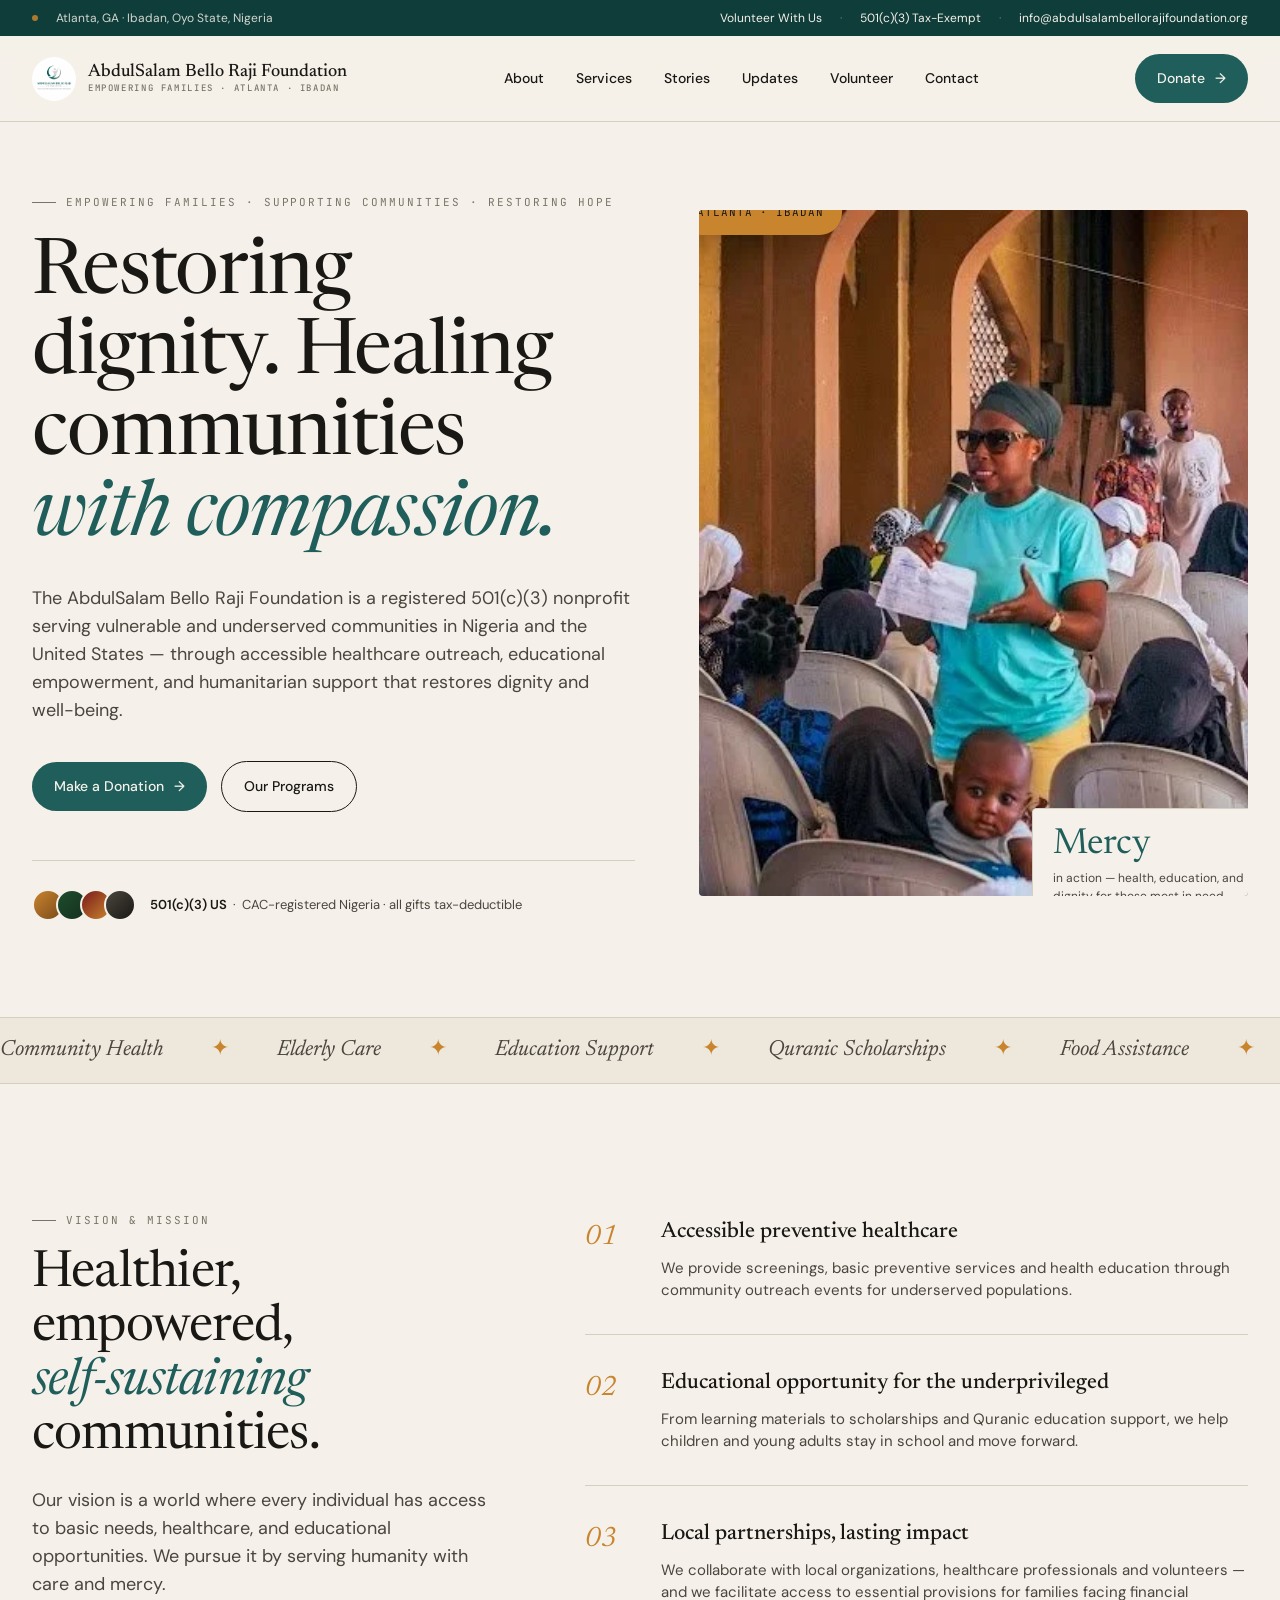
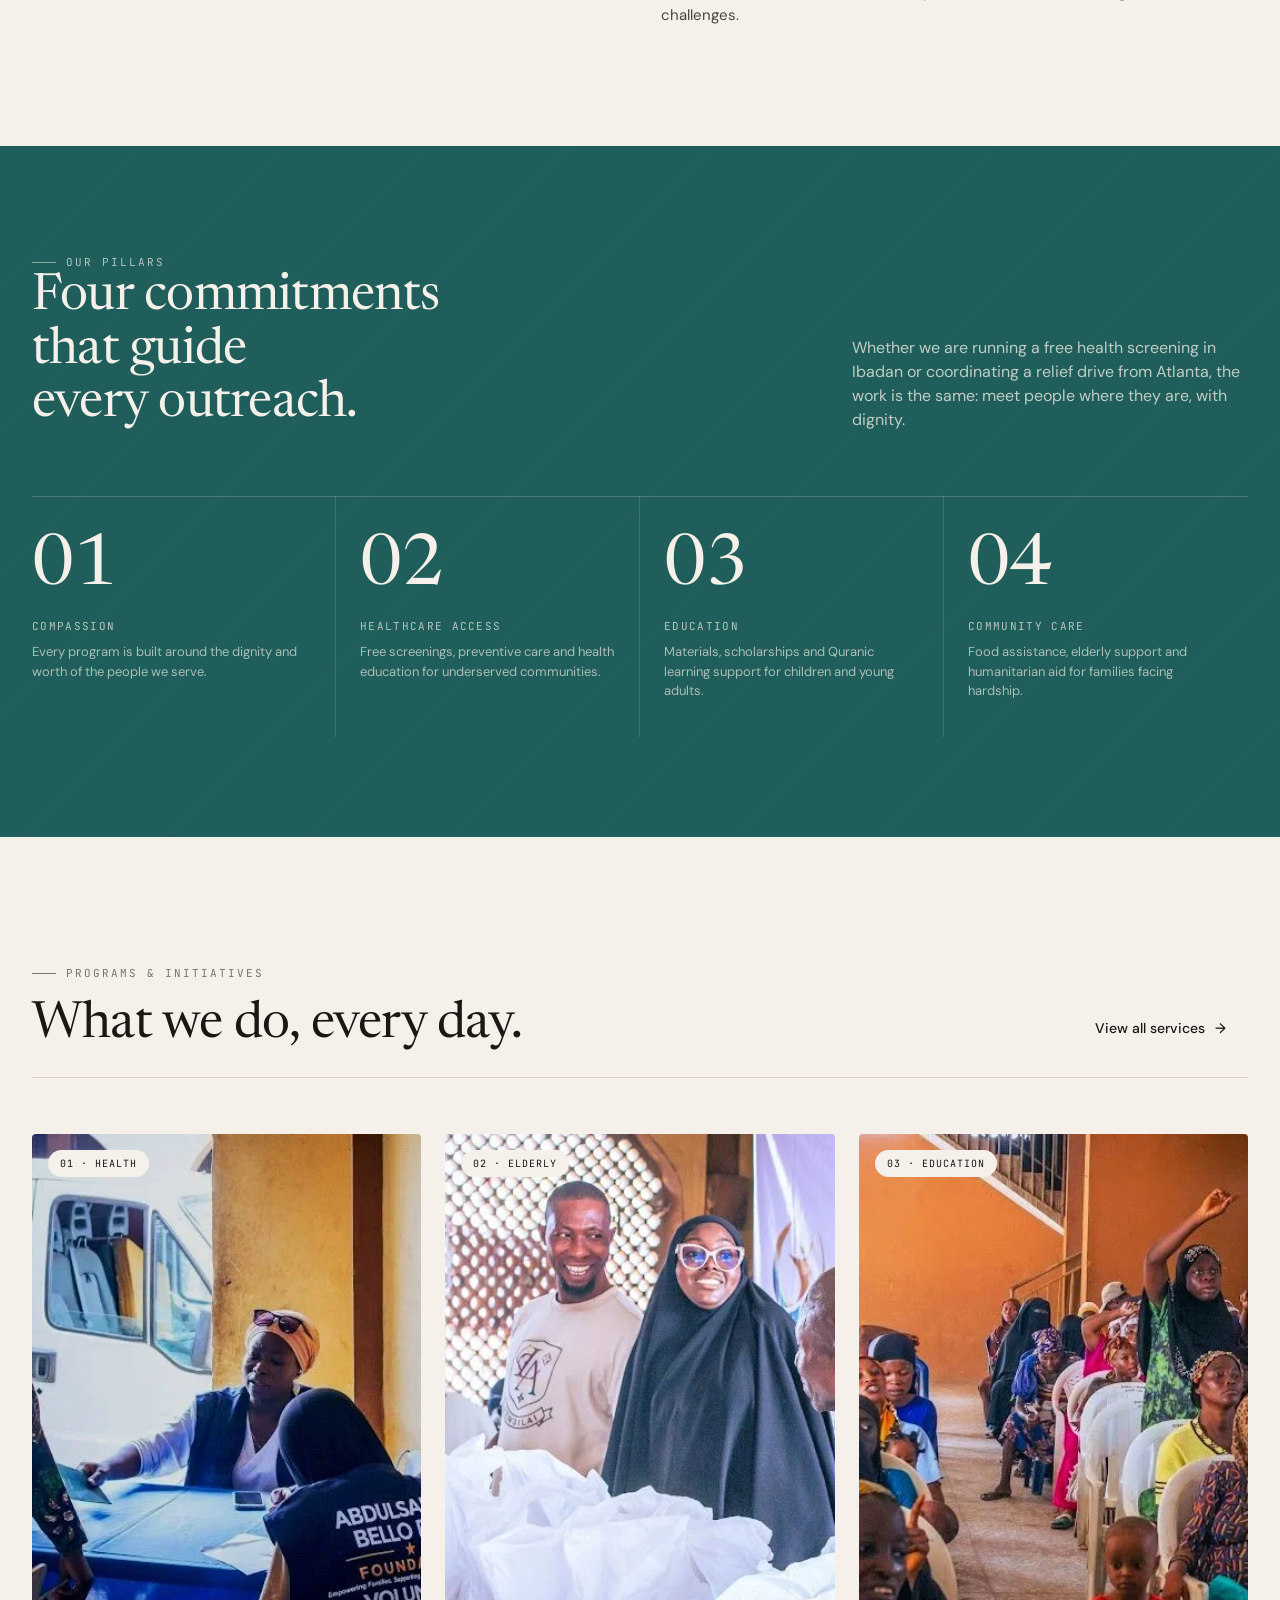
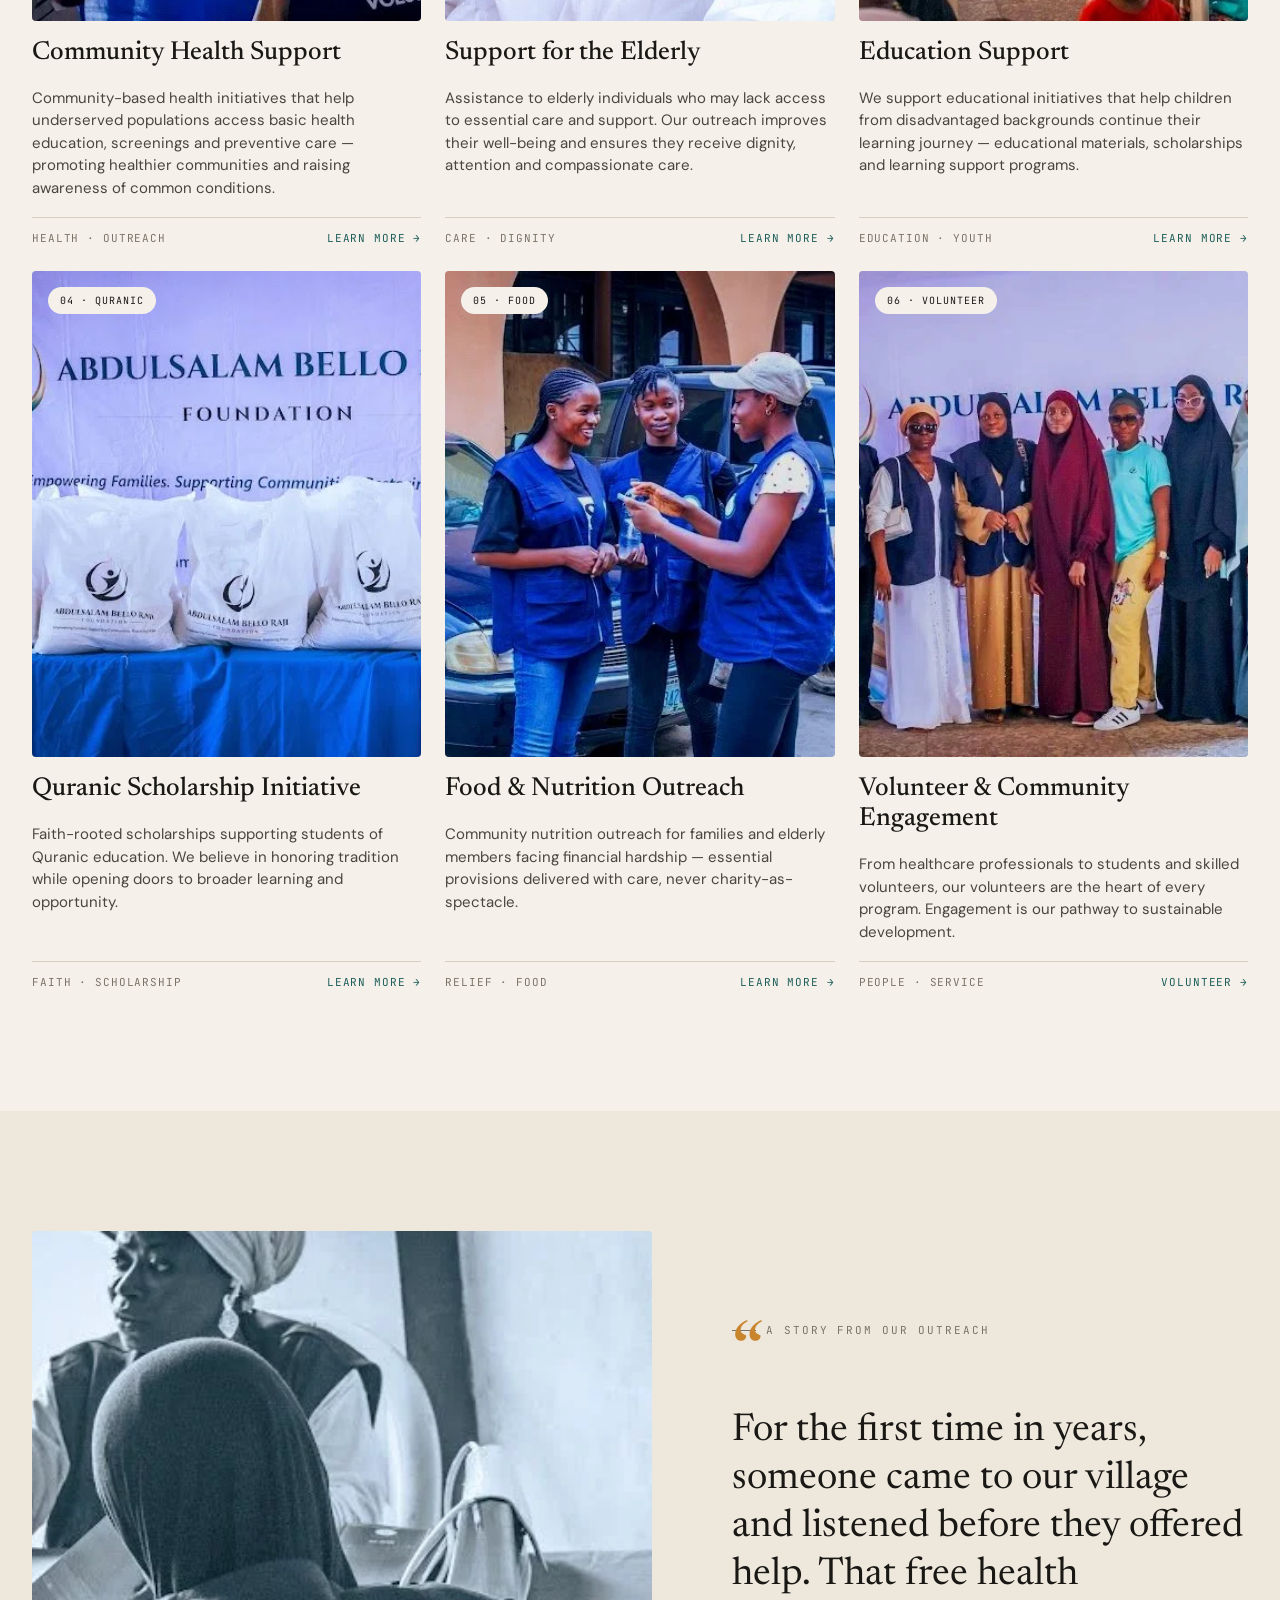
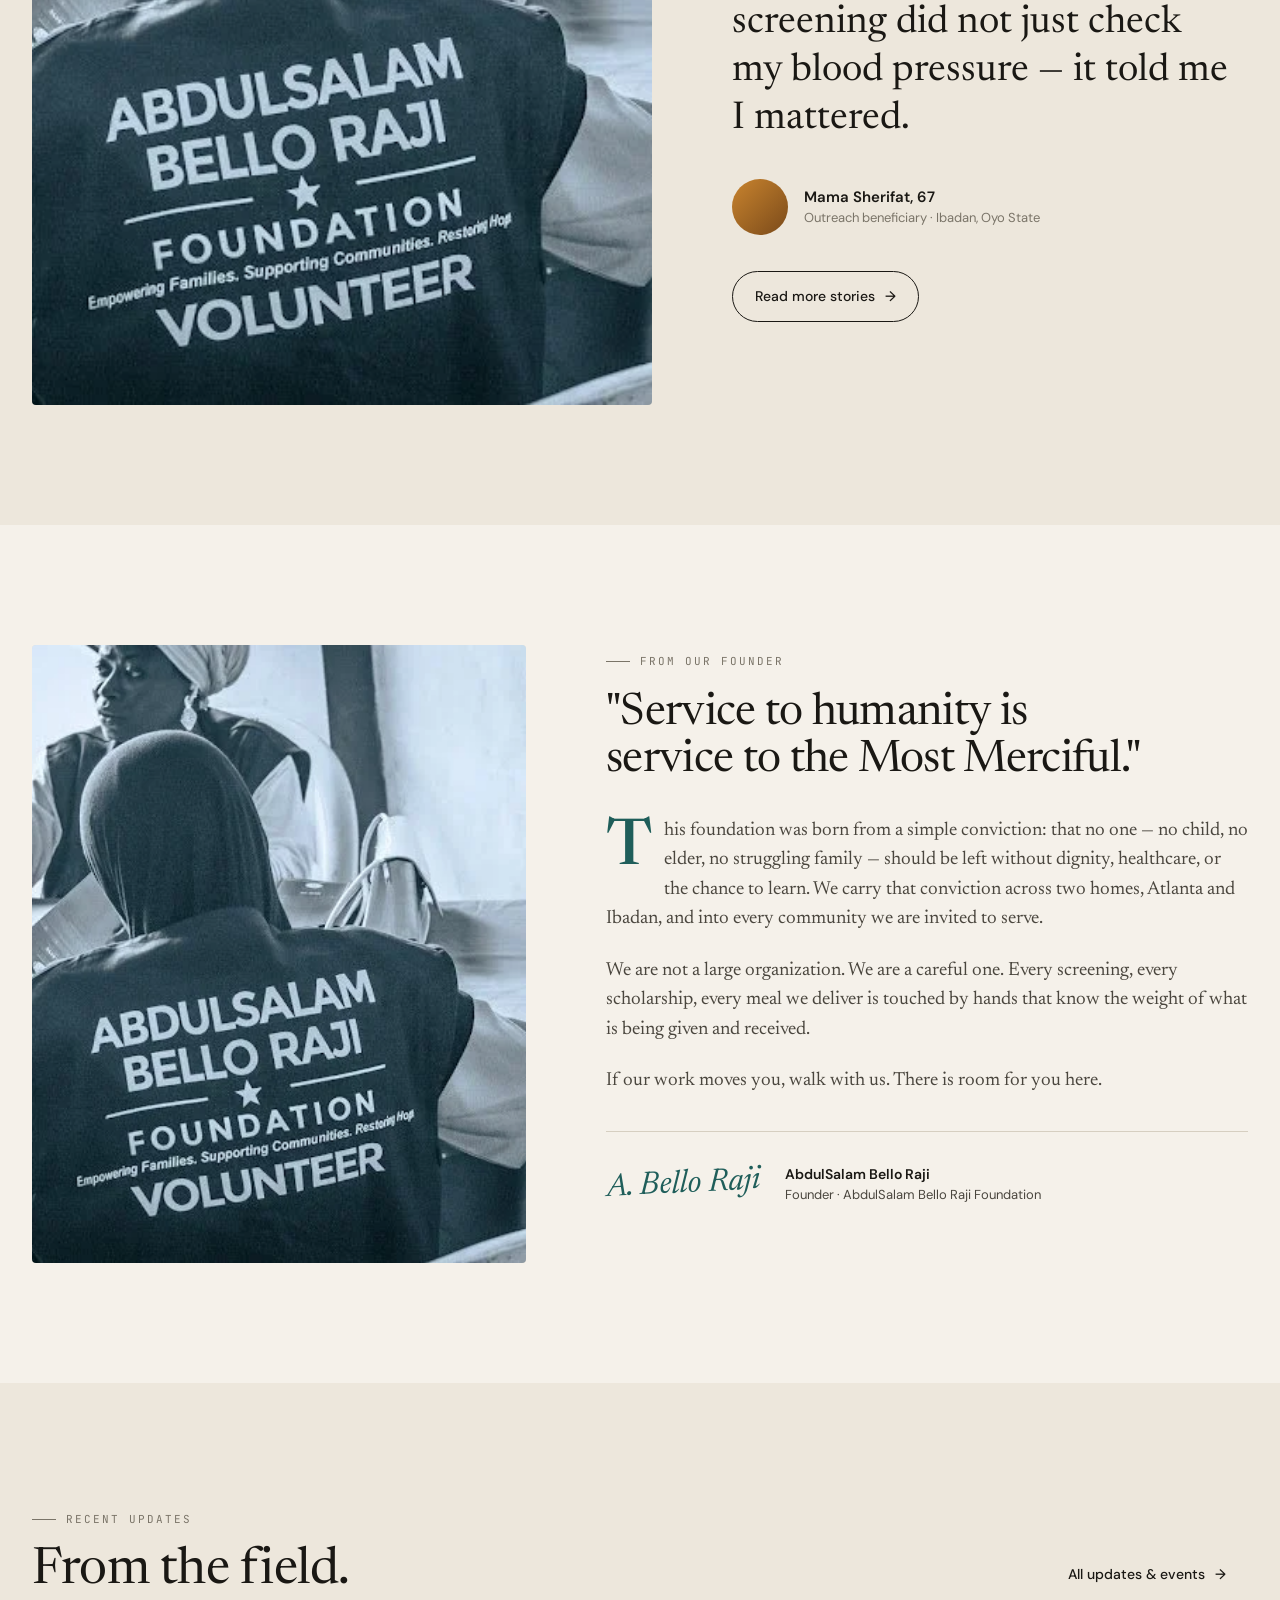
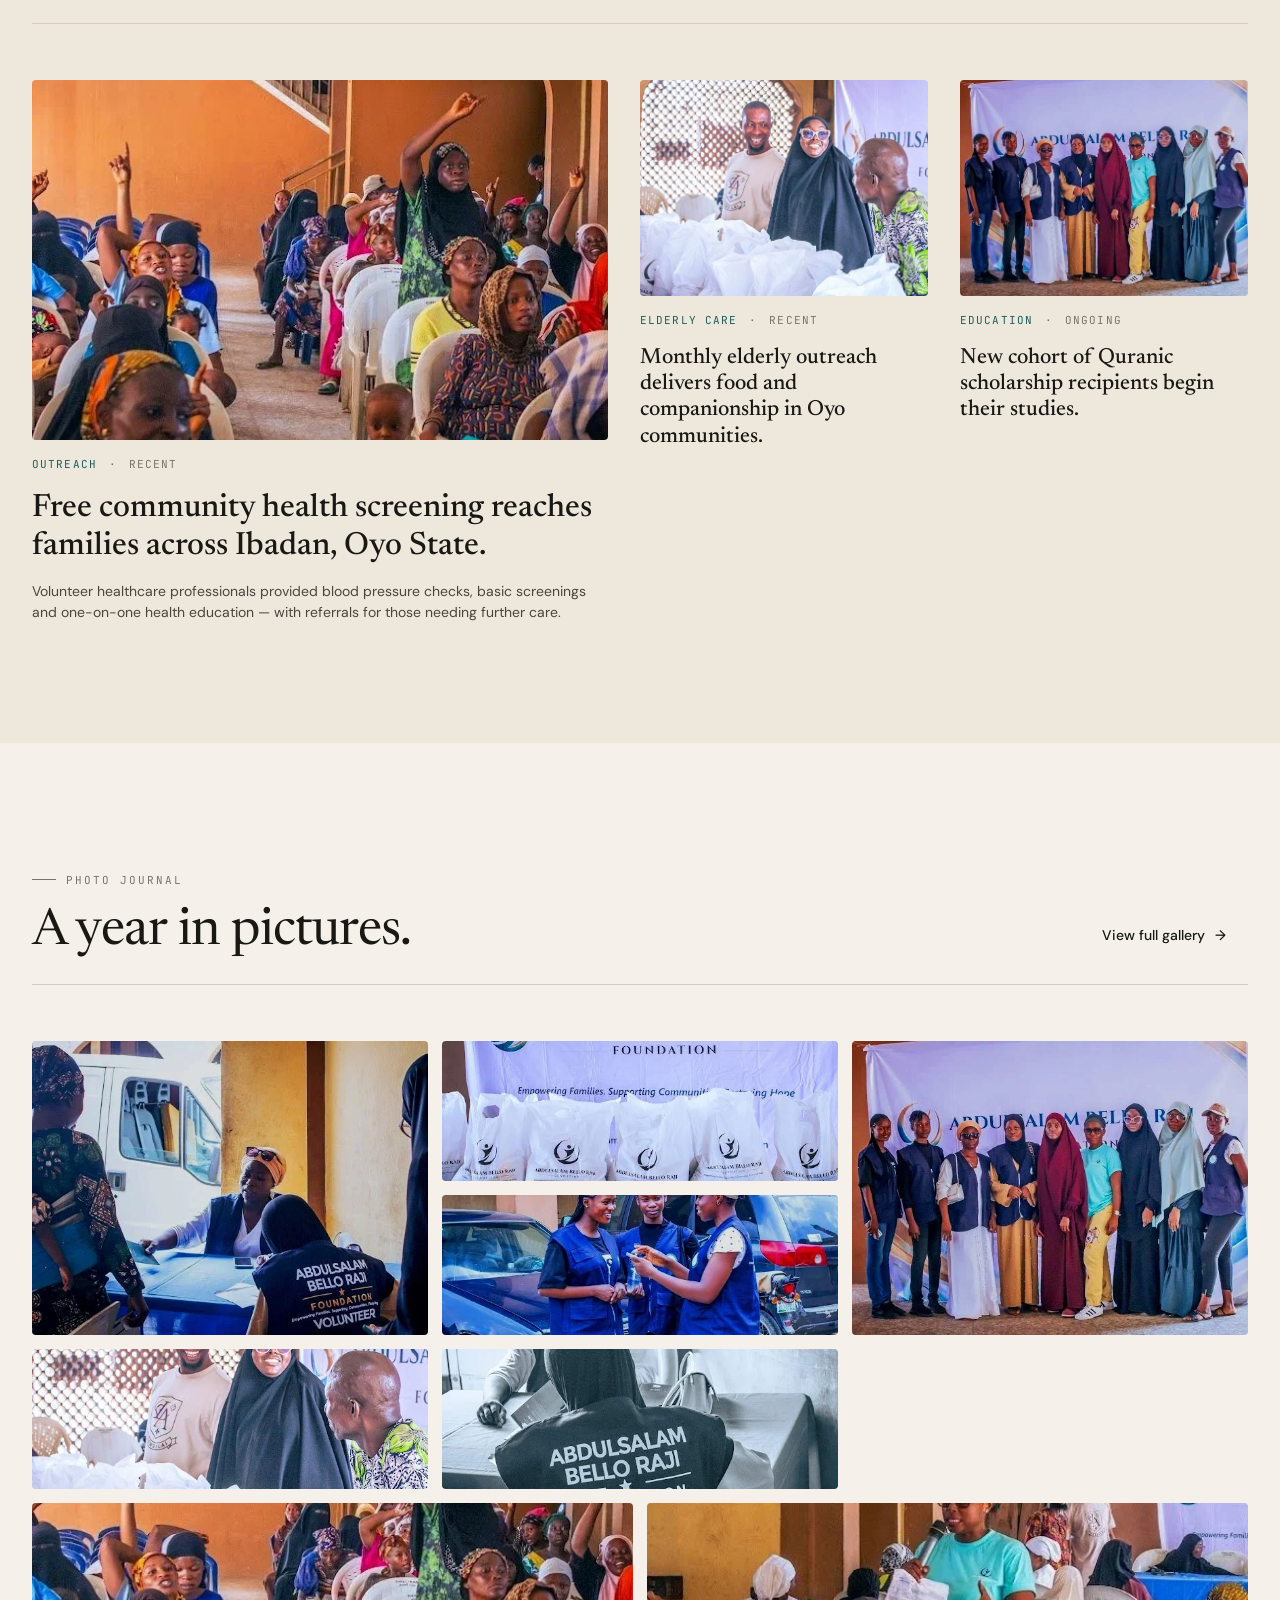
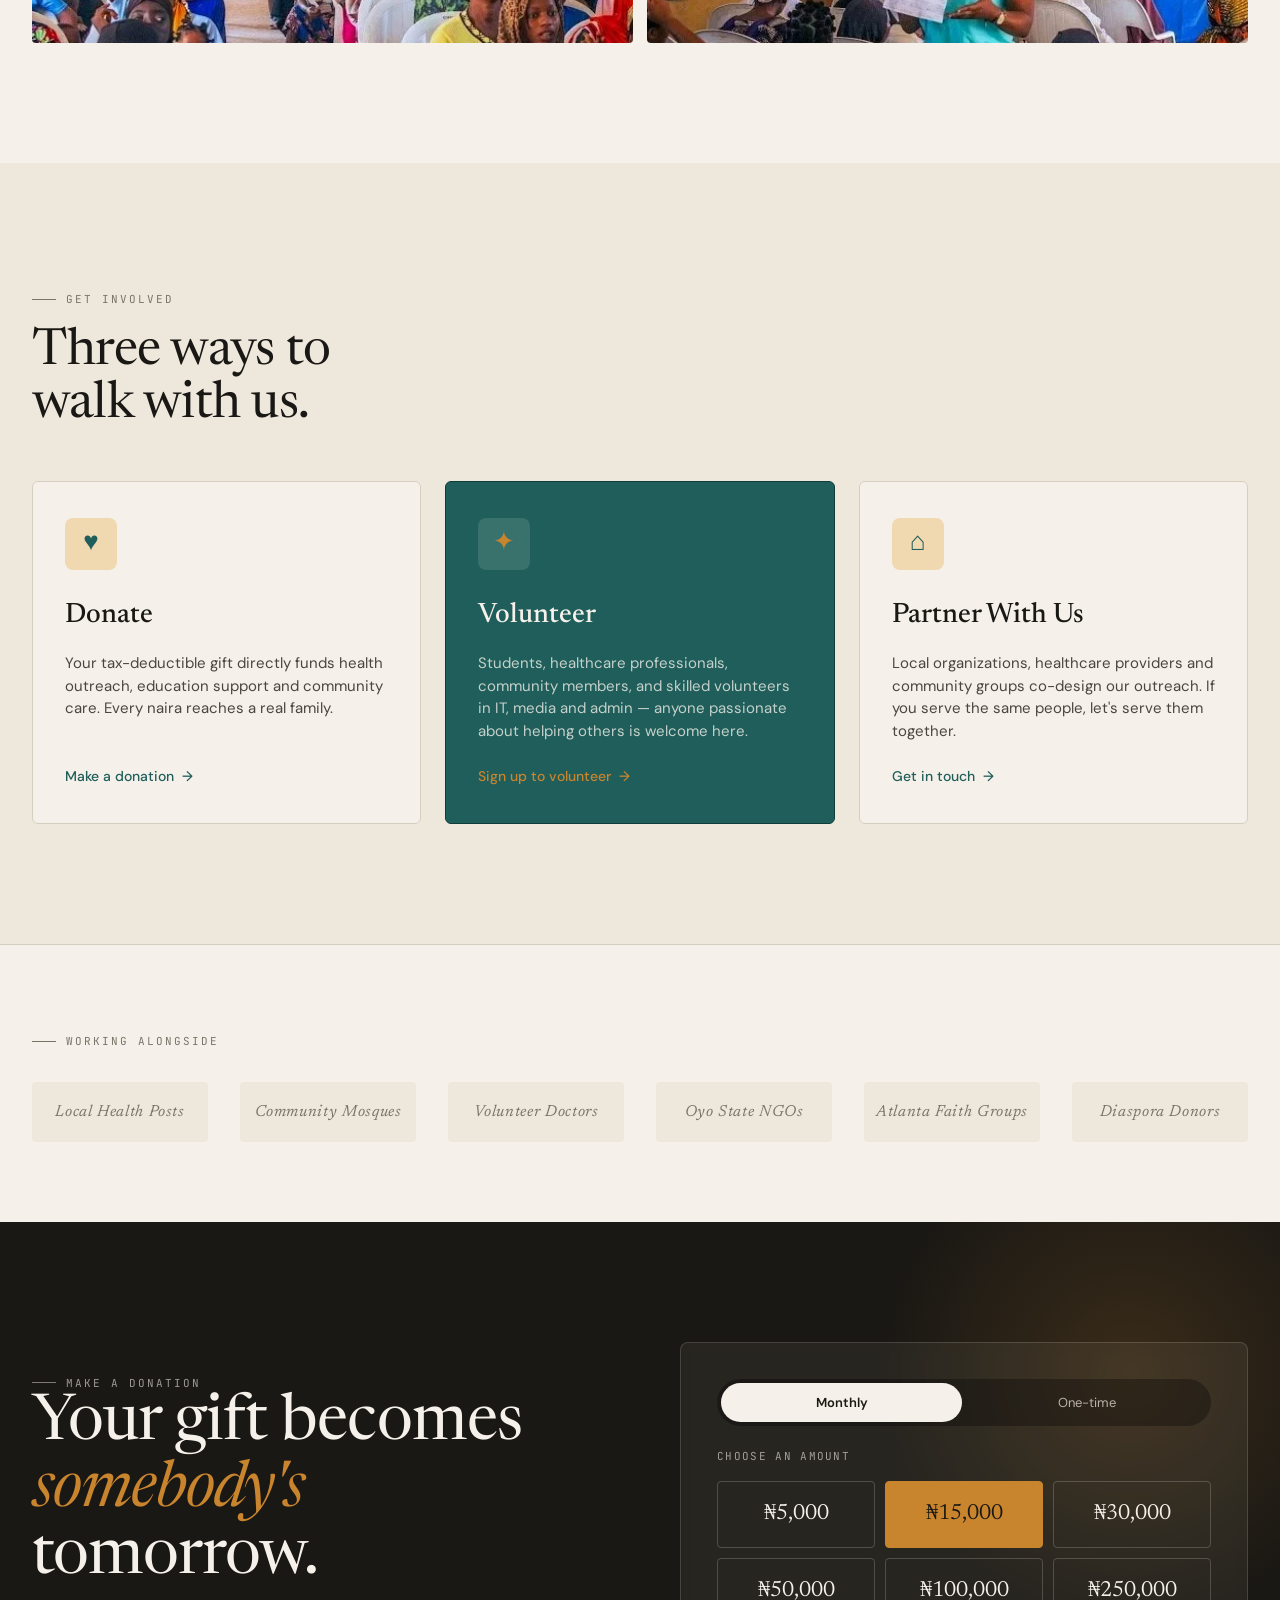
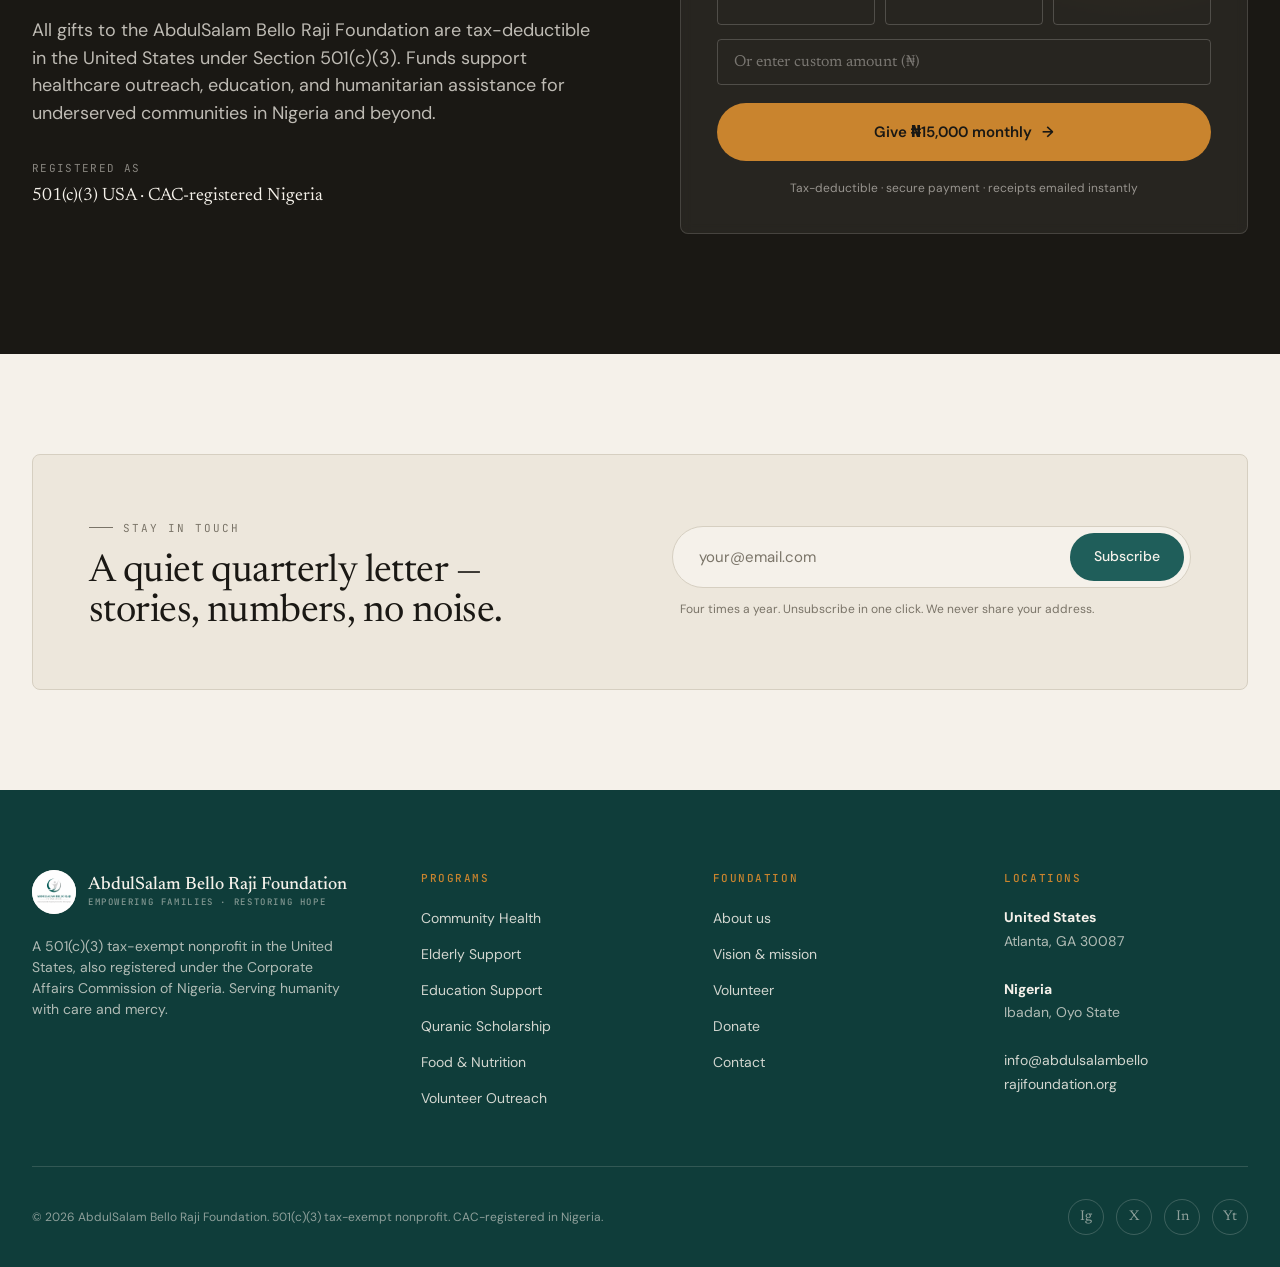
==== commit 77ec789b: "feat" ====
--- a/index.html
+++ b/index.html
@@ -7,795 +7,7 @@
 <link rel="preconnect" href="https://fonts.googleapis.com">
 <link rel="preconnect" href="https://fonts.gstatic.com" crossorigin>
 <link href="https://fonts.googleapis.com/css2?family=Newsreader:ital,opsz,wght@0,6..72,400;0,6..72,500;0,6..72,600;1,6..72,400&family=DM+Sans:wght@400;500;600;700&family=JetBrains+Mono:wght@400;500&display=swap" rel="stylesheet">
-<style>
-  :root {
-    --cream: #f5f1ea;
-    --cream-2: #ede7dc;
-    --cream-3: #e3dcce;
-    --ink: #1a1814;
-    --ink-2: #4a463e;
-    --ink-3: #7a7468;
-    --green: #1f5e5a;
-    --green-deep: #0f3d3a;
-    --green-soft: #cfe0de;
-    --ochre: #c9842e;
-    --ochre-soft: #f0d9b0;
-    --rule: #d6cfc1;
-    --serif: "Newsreader", "Times New Roman", serif;
-    --sans: "DM Sans", system-ui, sans-serif;
-    --mono: "JetBrains Mono", ui-monospace, monospace;
-  }
-  * { box-sizing: border-box; margin: 0; padding: 0; }
-  html { scroll-behavior: smooth; }
-  body {
-    font-family: var(--sans);
-    background: var(--cream);
-    color: var(--ink);
-    line-height: 1.5;
-    -webkit-font-smoothing: antialiased;
-    text-rendering: optimizeLegibility;
-  }
-  img { display: block; max-width: 100%; }
-  a { color: inherit; text-decoration: none; }
-  button { font: inherit; cursor: pointer; border: none; background: none; color: inherit; }
-
-  /* ---------- shared ---------- */
-  .container { max-width: 1280px; margin: 0 auto; padding: 0 32px; }
-  .eyebrow {
-    font-family: var(--mono);
-    font-size: 11px;
-    letter-spacing: 0.18em;
-    text-transform: uppercase;
-    color: var(--ink-3);
-    display: inline-flex;
-    align-items: center;
-    gap: 10px;
-  }
-  .eyebrow::before {
-    content: "";
-    width: 24px;
-    height: 1px;
-    background: var(--ink-3);
-  }
-  .display {
-    font-family: var(--serif);
-    font-weight: 400;
-    letter-spacing: -0.015em;
-    line-height: 1.05;
-    text-wrap: balance;
-  }
-  .display em { font-style: italic; color: var(--green); }
-  .body-lg {
-    font-size: 18px;
-    line-height: 1.55;
-    color: var(--ink-2);
-    text-wrap: pretty;
-    max-width: 60ch;
-  }
-  .btn {
-    display: inline-flex;
-    align-items: center;
-    gap: 10px;
-    padding: 14px 22px;
-    border-radius: 999px;
-    font-weight: 500;
-    font-size: 14px;
-    transition: transform .12s ease, background .15s ease;
-  }
-  .btn:hover { transform: translateY(-1px); }
-  .btn-primary { background: var(--green); color: var(--cream); }
-  .btn-primary:hover { background: var(--green-deep); }
-  .btn-outline { border: 1px solid var(--ink); color: var(--ink); }
-  .btn-outline:hover { background: var(--ink); color: var(--cream); }
-  .btn-ghost { color: var(--ink); padding-left: 0; }
-  .arrow { display: inline-block; transition: transform .15s ease; }
-  .btn:hover .arrow { transform: translateX(3px); }
-
-  /* ---------- placeholder image ---------- */
-  .ph {
-    position: relative;
-    background: var(--cream-3);
-    overflow: hidden;
-    isolation: isolate;
-  }
-  .ph::before {
-    content: "";
-    position: absolute;
-    inset: 0;
-    background-image: repeating-linear-gradient(135deg, transparent 0 14px, rgba(26,24,20,0.05) 14px 15px);
-  }
-  .ph img {
-    width: 100%; height: 100%;
-    object-fit: cover;
-    position: absolute;
-    inset: 0;
-    z-index: 1;
-  }
-  .ph.has-img::before { display: none; }
-
-  /* ---------- top utility bar ---------- */
-  .util {
-    background: var(--green-deep);
-    color: var(--cream);
-    font-size: 12px;
-    padding: 9px 0;
-  }
-  .util .container { display: flex; justify-content: space-between; align-items: center; gap: 24px; }
-  .util-left { display: flex; gap: 18px; align-items: center; opacity: 0.85; }
-  .util-right { display: flex; gap: 18px; align-items: center; }
-  .util a:hover { color: var(--ochre-soft); }
-  .util .dot { width: 6px; height: 6px; border-radius: 50%; background: var(--ochre); display: inline-block; }
-
-  /* ---------- nav ---------- */
-  nav.main {
-    position: sticky;
-    top: 0;
-    z-index: 50;
-    background: rgba(245,241,234,0.92);
-    backdrop-filter: saturate(140%) blur(10px);
-    -webkit-backdrop-filter: saturate(140%) blur(10px);
-    border-bottom: 1px solid var(--rule);
-  }
-  nav.main .container {
-    display: flex;
-    align-items: center;
-    justify-content: space-between;
-    padding-top: 18px;
-    padding-bottom: 18px;
-    gap: 32px;
-  }
-  .brand { display: flex; align-items: center; gap: 12px; }
-  .brand-mark {
-    width: 44px; height: 44px;
-    flex-shrink: 0;
-    display: grid;
-    place-items: center;
-    background: var(--cream);
-    border-radius: 50%;
-    overflow: hidden;
-  }
-  .brand-mark img { width: 100%; height: 100%; object-fit: contain; }
-  .brand-name { font-family: var(--serif); font-size: 18px; font-weight: 500; line-height: 1.1; }
-  .brand-name span {
-    display: block;
-    font-family: var(--mono);
-    font-size: 9px;
-    letter-spacing: 0.18em;
-    color: var(--ink-3);
-    text-transform: uppercase;
-    margin-top: 2px;
-  }
-  .nav-links { display: flex; gap: 32px; align-items: center; font-size: 14px; font-weight: 500; }
-  .nav-links a { position: relative; padding: 6px 0; }
-  .nav-links a:hover { color: var(--green); }
-  .nav-links a.active::after {
-    content: "";
-    position: absolute;
-    bottom: -2px; left: 0; right: 0;
-    height: 2px;
-    background: var(--ochre);
-  }
-  .nav-cta { display: flex; gap: 12px; align-items: center; }
-  .menu-btn {
-    display: none;
-    width: 40px; height: 40px;
-    border-radius: 50%;
-    border: 1px solid var(--rule);
-    align-items: center;
-    justify-content: center;
-    flex-direction: column;
-    gap: 5px;
-    cursor: pointer;
-  }
-  .menu-btn span {
-    display: block;
-    width: 18px; height: 1.5px;
-    background: var(--ink);
-    transition: all .2s;
-  }
-
-  /* ---------- hero ---------- */
-  .hero { padding: 64px 0 96px; position: relative; }
-  .hero-grid { display: grid; grid-template-columns: 1.1fr 1fr; gap: 64px; align-items: center; }
-  .hero h1 { font-size: clamp(48px, 6vw, 84px); margin: 24px 0 28px; }
-  .hero .body-lg { margin-bottom: 36px; }
-  .hero-actions { display: flex; gap: 14px; align-items: center; flex-wrap: wrap; }
-  .hero-meta {
-    display: flex;
-    align-items: center;
-    gap: 14px;
-    margin-top: 48px;
-    padding-top: 28px;
-    border-top: 1px solid var(--rule);
-    color: var(--ink-2);
-    font-size: 13px;
-  }
-  .avatar-stack { display: flex; }
-  .avatar-stack .av {
-    width: 32px; height: 32px;
-    border-radius: 50%;
-    border: 2px solid var(--cream);
-    margin-left: -8px;
-  }
-  .avatar-stack .av:first-child { margin-left: 0; }
-  .avatar-stack .av:nth-child(1) { background: linear-gradient(135deg, #c9842e, #7a4a1a); }
-  .avatar-stack .av:nth-child(2) { background: linear-gradient(135deg, #1f4d2b, #143020); }
-  .avatar-stack .av:nth-child(3) { background: linear-gradient(135deg, #7a1b1b, #c9842e); }
-  .avatar-stack .av:nth-child(4) { background: linear-gradient(135deg, #4a463e, #1a1814); }
-  .hero-image {
-    position: relative;
-    aspect-ratio: 4 / 5;
-    border-radius: 4px;
-  }
-  .hero-image .badge {
-    position: absolute;
-    top: -20px; left: -20px;
-    background: var(--ochre);
-    color: var(--ink);
-    padding: 14px 18px;
-    border-radius: 999px;
-    font-family: var(--mono);
-    font-size: 11px;
-    letter-spacing: 0.08em;
-    text-transform: uppercase;
-    z-index: 3;
-    box-shadow: 0 6px 20px rgba(26,24,20,0.12);
-  }
-  .hero-image .floating-card {
-    position: absolute;
-    bottom: -28px; right: -24px;
-    background: var(--cream);
-    padding: 18px 20px;
-    border-radius: 4px;
-    box-shadow: 0 12px 32px rgba(26,24,20,0.12);
-    width: 240px;
-    z-index: 3;
-    border: 1px solid var(--rule);
-  }
-  .floating-card .num {
-    font-family: var(--serif);
-    font-size: 36px;
-    color: var(--green);
-    line-height: 1;
-  }
-  .floating-card .lbl {
-    font-size: 12px;
-    color: var(--ink-2);
-    margin-top: 6px;
-  }
-
-  /* ---------- ticker ---------- */
-  .ticker { border-block: 1px solid var(--rule); background: var(--cream-2); overflow: hidden; padding: 16px 0; }
-  .ticker-track {
-    display: flex;
-    gap: 48px;
-    white-space: nowrap;
-    animation: tick 50s linear infinite;
-    font-family: var(--serif);
-    font-style: italic;
-    font-size: 22px;
-    color: var(--ink-2);
-  }
-  .ticker-track span { display: inline-flex; align-items: center; gap: 48px; }
-  .ticker-track .star { color: var(--ochre); font-style: normal; }
-  @keyframes tick {
-    from { transform: translateX(0); }
-    to { transform: translateX(-50%); }
-  }
-
-  /* ---------- mission ---------- */
-  .mission { padding: 120px 0; }
-  .mission-grid { display: grid; grid-template-columns: 1fr 1.4fr; gap: 80px; align-items: start; }
-  .mission h2 { font-size: clamp(36px, 4vw, 56px); margin-top: 20px; }
-  .mission-points { display: grid; gap: 32px; margin-top: 12px; }
-  .mp {
-    display: grid;
-    grid-template-columns: 56px 1fr;
-    gap: 20px;
-    padding-bottom: 32px;
-    border-bottom: 1px solid var(--rule);
-  }
-  .mp:last-child { border-bottom: none; padding-bottom: 0; }
-  .mp-num { font-family: var(--serif); font-size: 28px; color: var(--ochre); font-style: italic; }
-  .mp h3 { font-family: var(--serif); font-size: 22px; font-weight: 500; margin-bottom: 8px; }
-  .mp p { color: var(--ink-2); font-size: 15px; }
-
-  /* ---------- impact stats ---------- */
-  .impact {
-    background: var(--green);
-    color: var(--cream);
-    padding: 100px 0;
-    position: relative;
-    overflow: hidden;
-  }
-  .impact::before {
-    content: "";
-    position: absolute;
-    inset: 0;
-    background-image: repeating-linear-gradient(135deg, transparent 0 100px, rgba(245,241,234,0.025) 100px 101px);
-    pointer-events: none;
-  }
-  .impact .container { position: relative; }
-  .impact-head { display: flex; justify-content: space-between; align-items: end; margin-bottom: 64px; gap: 48px; }
-  .impact-head h2 { font-size: clamp(36px, 4vw, 52px); color: var(--cream); max-width: 16ch; }
-  .impact-head .eyebrow { color: rgba(245,241,234,0.7); }
-  .impact-head .eyebrow::before { background: rgba(245,241,234,0.5); }
-  .impact-head p { max-width: 36ch; color: rgba(245,241,234,0.75); }
-  .stats {
-    display: grid;
-    grid-template-columns: repeat(4, 1fr);
-    gap: 0;
-    border-top: 1px solid rgba(245,241,234,0.2);
-  }
-  .stat { padding: 36px 24px 36px 0; border-right: 1px solid rgba(245,241,234,0.15); }
-  .stat:last-child { border-right: none; }
-  .stat:first-child { padding-left: 0; }
-  .stat:not(:first-child) { padding-left: 24px; }
-  .stat-num { font-family: var(--serif); font-size: clamp(48px, 5.5vw, 80px); line-height: 1; color: var(--cream); }
-  .stat-num .unit { color: var(--ochre); font-style: italic; }
-  .stat-label { font-family: var(--mono); font-size: 11px; letter-spacing: 0.12em; text-transform: uppercase; color: rgba(245,241,234,0.7); margin-top: 14px; }
-  .stat-detail { font-size: 13px; color: rgba(245,241,234,0.65); margin-top: 8px; line-height: 1.5; }
-
-  /* ---------- programs ---------- */
-  .programs { padding: 120px 0; }
-  .section-head {
-    display: grid;
-    grid-template-columns: 1fr auto;
-    gap: 32px;
-    align-items: end;
-    margin-bottom: 56px;
-    padding-bottom: 24px;
-    border-bottom: 1px solid var(--rule);
-  }
-  .section-head h2 { font-size: clamp(36px, 4vw, 56px); margin-top: 18px; max-width: 18ch; }
-  .program-grid { display: grid; grid-template-columns: repeat(3, 1fr); gap: 24px; }
-  .program { display: flex; flex-direction: column; gap: 18px; transition: transform .2s ease; }
-  .program:hover { transform: translateY(-4px); }
-  .program-img { aspect-ratio: 4 / 5; border-radius: 4px; position: relative; overflow: hidden; }
-  .program-tag {
-    position: absolute;
-    top: 16px; left: 16px;
-    background: var(--cream);
-    color: var(--ink);
-    padding: 6px 12px;
-    border-radius: 999px;
-    font-family: var(--mono);
-    font-size: 10px;
-    letter-spacing: 0.1em;
-    text-transform: uppercase;
-    z-index: 2;
-  }
-  .program h3 { font-family: var(--serif); font-size: 26px; font-weight: 500; line-height: 1.15; }
-  .program p { color: var(--ink-2); font-size: 15px; }
-  .program-meta {
-    display: flex;
-    justify-content: space-between;
-    align-items: center;
-    padding-top: 12px;
-    border-top: 1px solid var(--rule);
-    margin-top: auto;
-    font-family: var(--mono);
-    font-size: 11px;
-    letter-spacing: 0.08em;
-    text-transform: uppercase;
-    color: var(--ink-3);
-  }
-  .program-meta a { color: var(--green); display: inline-flex; gap: 6px; align-items: center; }
-
-  /* ---------- spotlight ---------- */
-  .spotlight { padding: 120px 0; background: var(--cream-2); }
-  .spotlight-grid { display: grid; grid-template-columns: 1.2fr 1fr; gap: 80px; align-items: center; }
-  .spotlight-img { aspect-ratio: 4 / 5; border-radius: 4px; overflow: hidden; }
-  .spotlight blockquote {
-    font-family: var(--serif);
-    font-size: clamp(28px, 3vw, 40px);
-    line-height: 1.25;
-    font-weight: 400;
-    color: var(--ink);
-    text-wrap: pretty;
-  }
-  .spotlight blockquote::before {
-    content: "\201C";
-    font-size: 80px;
-    line-height: 0.5;
-    color: var(--ochre);
-    display: block;
-    margin-bottom: 28px;
-  }
-  .quote-author { margin-top: 36px; display: flex; align-items: center; gap: 16px; }
-  .quote-avatar {
-    width: 56px; height: 56px;
-    border-radius: 50%;
-    background: linear-gradient(135deg, #c9842e, #7a4a1a);
-    flex-shrink: 0;
-  }
-  .quote-author .name { font-weight: 600; font-size: 15px; }
-  .quote-author .role { font-size: 13px; color: var(--ink-3); }
-
-  /* ---------- founder ---------- */
-  .founder { padding: 120px 0; }
-  .founder-grid { display: grid; grid-template-columns: 1fr 1.3fr; gap: 80px; align-items: start; }
-  .founder-portrait {
-    aspect-ratio: 4 / 5;
-    border-radius: 4px;
-    overflow: hidden;
-    position: sticky;
-    top: 100px;
-  }
-  .founder h2 { font-size: clamp(32px, 3.5vw, 48px); margin-top: 20px; margin-bottom: 32px; }
-  .founder-text p {
-    font-family: var(--serif);
-    font-size: 19px;
-    line-height: 1.55;
-    color: var(--ink-2);
-    margin-bottom: 22px;
-    text-wrap: pretty;
-  }
-  .founder-text p:first-child::first-letter {
-    font-size: 64px;
-    float: left;
-    line-height: 0.85;
-    margin-right: 12px;
-    margin-top: 6px;
-    color: var(--green);
-    font-weight: 500;
-  }
-  .signature { margin-top: 36px; display: flex; align-items: center; gap: 24px; padding-top: 28px; border-top: 1px solid var(--rule); }
-  .sig-mark { font-family: var(--serif); font-style: italic; font-size: 32px; color: var(--green); transform: rotate(-3deg); }
-  .signature .meta { font-size: 13px; color: var(--ink-2); line-height: 1.5; }
-  .signature .meta strong { color: var(--ink); display: block; font-weight: 600; font-size: 14px; }
-
-  /* ---------- news ---------- */
-  .news { padding: 120px 0; background: var(--cream-2); }
-  .news-grid { display: grid; grid-template-columns: 2fr 1fr 1fr; gap: 32px; }
-  .news-card { display: flex; flex-direction: column; gap: 16px; }
-  .news-card.feat .news-img { aspect-ratio: 16 / 10; }
-  .news-card .news-img { aspect-ratio: 4 / 3; border-radius: 4px; overflow: hidden; }
-  .news-meta {
-    display: flex; gap: 12px; align-items: center;
-    font-family: var(--mono); font-size: 11px; letter-spacing: 0.1em;
-    text-transform: uppercase; color: var(--ink-3);
-  }
-  .news-meta .cat { color: var(--green); }
-  .news-card h3 { font-family: var(--serif); font-size: 22px; font-weight: 500; line-height: 1.2; }
-  .news-card.feat h3 { font-size: 32px; }
-  .news-card p { color: var(--ink-2); font-size: 14px; }
-
-  /* ---------- gallery ---------- */
-  .gallery { padding: 120px 0; }
-  .gallery-grid {
-    display: grid;
-    grid-template-columns: repeat(6, 1fr);
-    grid-auto-rows: 140px;
-    gap: 14px;
-  }
-  .gallery-grid .ph { border-radius: 4px; overflow: hidden; }
-  .g1 { grid-column: span 2; grid-row: span 2; }
-  .g2 { grid-column: span 2; grid-row: span 1; }
-  .g3 { grid-column: span 2; grid-row: span 2; }
-  .g4 { grid-column: span 2; grid-row: span 1; }
-  .g5 { grid-column: span 2; grid-row: span 1; }
-  .g6 { grid-column: span 2; grid-row: span 1; }
-  .g7 { grid-column: span 3; grid-row: span 1; }
-  .g8 { grid-column: span 3; grid-row: span 1; }
-
-  /* ---------- get involved ---------- */
-  .involve { padding: 120px 0; background: var(--cream-2); }
-  .involve-grid { display: grid; grid-template-columns: repeat(3, 1fr); gap: 24px; margin-top: 48px; }
-  .involve-card {
-    background: var(--cream);
-    padding: 36px 32px;
-    border-radius: 6px;
-    border: 1px solid var(--rule);
-    display: flex;
-    flex-direction: column;
-    gap: 16px;
-    transition: background .2s ease, transform .2s ease;
-  }
-  .involve-card:hover { transform: translateY(-3px); }
-  .involve-card.dark { background: var(--green); color: var(--cream); border-color: var(--green-deep); }
-  .involve-card .icon-box {
-    width: 52px; height: 52px;
-    border-radius: 8px;
-    background: var(--ochre-soft);
-    display: grid;
-    place-items: center;
-    font-family: var(--serif);
-    font-size: 26px;
-    color: var(--green);
-    margin-bottom: 8px;
-  }
-  .involve-card.dark .icon-box { background: rgba(245,241,234,0.12); color: var(--ochre); }
-  .involve-card h3 { font-family: var(--serif); font-size: 28px; font-weight: 500; }
-  .involve-card p { color: var(--ink-2); font-size: 15px; flex: 1; }
-  .involve-card.dark p { color: rgba(245,241,234,0.78); }
-  .involve-card .lnk {
-    margin-top: 8px;
-    display: inline-flex;
-    gap: 8px;
-    align-items: center;
-    font-size: 14px;
-    font-weight: 500;
-    color: var(--green);
-  }
-  .involve-card.dark .lnk { color: var(--ochre); }
-
-  /* ---------- partners ---------- */
-  .partners { padding: 80px 0; border-top: 1px solid var(--rule); }
-  .partner-row {
-    display: grid;
-    grid-template-columns: repeat(6, 1fr);
-    gap: 32px;
-    align-items: center;
-    margin-top: 32px;
-  }
-  .partner-row > div {
-    height: 60px;
-    background: var(--cream-2);
-    border-radius: 4px;
-    display: grid;
-    place-items: center;
-    font-family: var(--serif);
-    font-style: italic;
-    color: var(--ink-3);
-    font-size: 16px;
-    letter-spacing: 0.04em;
-  }
-
-  /* ---------- donate band ---------- */
-  .donate-band {
-    padding: 120px 0;
-    background: var(--ink);
-    color: var(--cream);
-    position: relative;
-    overflow: hidden;
-  }
-  .donate-band::before {
-    content: "";
-    position: absolute;
-    top: -100px; right: -100px;
-    width: 500px; height: 500px;
-    border-radius: 50%;
-    background: radial-gradient(circle, rgba(201,132,46,0.18), transparent 70%);
-    pointer-events: none;
-  }
-  .donate-band .container { position: relative; display: grid; grid-template-columns: 1fr 1fr; gap: 80px; align-items: center; }
-  .donate-band h2 { font-size: clamp(40px, 5vw, 72px); color: var(--cream); line-height: 1.05; }
-  .donate-band h2 em { color: var(--ochre); font-style: italic; }
-  .donate-card {
-    background: rgba(245,241,234,0.06);
-    border: 1px solid rgba(245,241,234,0.15);
-    border-radius: 8px;
-    padding: 36px;
-    backdrop-filter: blur(6px);
-  }
-  .donate-card .label {
-    font-family: var(--mono);
-    font-size: 11px;
-    letter-spacing: 0.12em;
-    text-transform: uppercase;
-    color: rgba(245,241,234,0.6);
-    margin-bottom: 16px;
-  }
-  .amounts { display: grid; grid-template-columns: repeat(3, 1fr); gap: 10px; margin-bottom: 14px; }
-  .amount {
-    padding: 16px 8px;
-    border: 1px solid rgba(245,241,234,0.2);
-    border-radius: 4px;
-    text-align: center;
-    font-family: var(--serif);
-    font-size: 22px;
-    color: var(--cream);
-    transition: all .15s ease;
-    cursor: pointer;
-  }
-  .amount:hover { background: rgba(245,241,234,0.06); }
-  .amount.active { background: var(--ochre); color: var(--ink); border-color: var(--ochre); }
-  .amount-custom {
-    width: 100%;
-    padding: 14px 16px;
-    background: transparent;
-    border: 1px solid rgba(245,241,234,0.2);
-    border-radius: 4px;
-    color: var(--cream);
-    font-family: var(--serif);
-    font-size: 16px;
-    margin-bottom: 18px;
-    outline: none;
-  }
-  .amount-custom:focus { border-color: var(--ochre); }
-  .amount-custom::placeholder { color: rgba(245,241,234,0.4); }
-  .freq-toggle {
-    display: flex;
-    gap: 4px;
-    background: rgba(0,0,0,0.3);
-    border-radius: 999px;
-    padding: 4px;
-    margin-bottom: 22px;
-  }
-  .freq-toggle button {
-    flex: 1;
-    padding: 10px 14px;
-    border-radius: 999px;
-    font-size: 13px;
-    color: rgba(245,241,234,0.7);
-  }
-  .freq-toggle button.active { background: var(--cream); color: var(--ink); font-weight: 600; }
-  .donate-card .btn-donate {
-    width: 100%;
-    display: flex;
-    justify-content: center;
-    align-items: center;
-    gap: 10px;
-    padding: 18px;
-    border-radius: 999px;
-    background: var(--ochre);
-    color: var(--ink);
-    font-weight: 600;
-    font-size: 15px;
-    transition: background .15s, transform .12s;
-    cursor: pointer;
-  }
-  .donate-card .btn-donate:hover { background: #b87422; transform: translateY(-1px); }
-  .donate-foot { margin-top: 18px; font-size: 12px; color: rgba(245,241,234,0.55); text-align: center; }
-
-  /* ---------- newsletter ---------- */
-  .newsletter { padding: 100px 0; background: var(--cream); }
-  .newsletter-inner {
-    display: grid;
-    grid-template-columns: 1fr 1fr;
-    gap: 64px;
-    align-items: center;
-    padding: 56px;
-    background: var(--cream-2);
-    border-radius: 8px;
-    border: 1px solid var(--rule);
-  }
-  .newsletter h2 { font-size: clamp(28px, 3vw, 40px); margin-top: 16px; }
-  .nl-form {
-    display: flex;
-    gap: 8px;
-    background: var(--cream);
-    padding: 6px;
-    border-radius: 999px;
-    border: 1px solid var(--rule);
-  }
-  .nl-form input {
-    flex: 1;
-    padding: 14px 20px;
-    border: none;
-    background: transparent;
-    font-family: var(--sans);
-    font-size: 15px;
-    color: var(--ink);
-    outline: none;
-  }
-  .nl-form input::placeholder { color: var(--ink-3); }
-  .nl-form button {
-    padding: 12px 24px;
-    border-radius: 999px;
-    background: var(--green);
-    color: var(--cream);
-    font-weight: 500;
-    font-size: 14px;
-    transition: background .15s;
-  }
-  .nl-form button:hover { background: var(--green-deep); }
-
-  /* ---------- footer ---------- */
-  footer { background: var(--green-deep); color: var(--cream); padding: 80px 0 32px; }
-  .footer-grid {
-    display: grid;
-    grid-template-columns: 1.4fr 1fr 1fr 1fr;
-    gap: 48px;
-    padding-bottom: 56px;
-    border-bottom: 1px solid rgba(245,241,234,0.15);
-  }
-  .footer-brand .brand-name { color: var(--cream); }
-  .footer-brand .brand-name span { color: rgba(245,241,234,0.5); }
-  .footer-brand p { margin-top: 22px; color: rgba(245,241,234,0.7); font-size: 14px; max-width: 32ch; }
-  .footer-col h4 {
-    font-family: var(--mono); font-size: 11px; letter-spacing: 0.14em;
-    text-transform: uppercase; color: var(--ochre); margin-bottom: 20px; font-weight: 500;
-  }
-  .footer-col ul { list-style: none; display: grid; gap: 12px; }
-  .footer-col a { color: rgba(245,241,234,0.85); font-size: 14px; }
-  .footer-col a:hover { color: var(--ochre); }
-  .footer-col address { font-style: normal; color: rgba(245,241,234,0.7); font-size: 14px; line-height: 1.7; }
-  .footer-bottom {
-    display: flex;
-    justify-content: space-between;
-    align-items: center;
-    margin-top: 32px;
-    color: rgba(245,241,234,0.55);
-    font-size: 12px;
-    flex-wrap: wrap;
-    gap: 18px;
-  }
-  .socials { display: flex; gap: 12px; }
-  .socials a {
-    width: 36px; height: 36px;
-    border-radius: 50%;
-    border: 1px solid rgba(245,241,234,0.2);
-    display: grid;
-    place-items: center;
-    font-family: var(--serif);
-    font-size: 14px;
-    transition: all .15s;
-  }
-  .socials a:hover { background: var(--ochre); color: var(--ink); border-color: var(--ochre); }
-
-  /* ---------- scroll reveal ---------- */
-  .reveal {
-    opacity: 0;
-    transform: translateY(28px);
-    transition: opacity .6s ease, transform .6s ease;
-  }
-  .reveal.visible { opacity: 1; transform: translateY(0); }
-  .reveal-d1 { transition-delay: 0.1s; }
-  .reveal-d2 { transition-delay: 0.2s; }
-  .reveal-d3 { transition-delay: 0.3s; }
-
-  /* ---------- mobile drawer ---------- */
-  .mobile-nav {
-    position: fixed;
-    inset: 0;
-    z-index: 100;
-    background: var(--cream);
-    display: flex;
-    flex-direction: column;
-    padding: 24px 32px;
-    transform: translateX(100%);
-    transition: transform .3s ease;
-  }
-  .mobile-nav.open { transform: translateX(0); }
-  .mobile-nav-head { display: flex; justify-content: space-between; align-items: center; margin-bottom: 40px; }
-  .mobile-nav-links { display: grid; gap: 4px; }
-  .mobile-nav-links a {
-    font-family: var(--serif);
-    font-size: 32px;
-    font-weight: 400;
-    padding: 12px 0;
-    border-bottom: 1px solid var(--rule);
-    color: var(--ink);
-  }
-  .mobile-nav-links a:hover { color: var(--green); }
-  .close-btn {
-    width: 40px; height: 40px;
-    border-radius: 50%;
-    border: 1px solid var(--rule);
-    display: grid;
-    place-items: center;
-    font-size: 20px;
-    cursor: pointer;
-  }
-
-  /* ---------- responsive ---------- */
-  @media (max-width: 980px) {
-    .hero-grid, .mission-grid, .spotlight-grid, .founder-grid,
-    .donate-band .container, .newsletter-inner { grid-template-columns: 1fr; gap: 48px; }
-    .program-grid, .involve-grid { grid-template-columns: 1fr 1fr; }
-    .stats { grid-template-columns: repeat(2, 1fr); }
-    .news-grid { grid-template-columns: 1fr; }
-    .footer-grid { grid-template-columns: 1fr 1fr; }
-    .gallery-grid { grid-template-columns: repeat(2, 1fr); }
-    .g1,.g2,.g3,.g4,.g5,.g6,.g7,.g8 { grid-column: span 1; grid-row: span 1; }
-    .partner-row { grid-template-columns: repeat(3, 1fr); }
-    .nav-links { display: none; }
-    .menu-btn { display: flex; }
-    .founder-portrait { position: relative; top: auto; }
-    .hero-image .badge { top: 12px; left: 12px; }
-    .hero-image .floating-card { bottom: 16px; right: 12px; width: 180px; }
-  }
-  @media (max-width: 600px) {
-    .program-grid, .involve-grid { grid-template-columns: 1fr; }
-    .footer-grid { grid-template-columns: 1fr; }
-    .util-right { display: none; }
-    .container { padding: 0 20px; }
-    .newsletter-inner { padding: 32px 24px; }
-    .partner-row { grid-template-columns: repeat(2, 1fr); }
-  }
-</style>
+<link rel="stylesheet" href="css/styles.css">
 </head>
 <body>
 
@@ -806,18 +18,18 @@
       <span class="brand-mark"><img src="img/logo.webp" alt="AbdulSalam Bello Raji Foundation"></span>
       <span class="brand-name">ABRF<span>Foundation</span></span>
     </a>
-    <button class="close-btn" onclick="closeMenu()" aria-label="Close menu">✕</button>
+    <button class="close-btn js-close-menu" aria-label="Close menu">✕</button>
   </div>
   <div class="mobile-nav-links">
-    <a href="#mission" onclick="closeMenu()">About</a>
-    <a href="services.html" onclick="closeMenu()">Services</a>
-    <a href="#stories" onclick="closeMenu()">Stories</a>
-    <a href="#news" onclick="closeMenu()">Updates</a>
-    <a href="#involve" onclick="closeMenu()">Volunteer</a>
-    <a href="#contact" onclick="closeMenu()">Contact</a>
-  </div>
-  <div style="margin-top:40px;">
-    <a href="#donate" class="btn btn-primary" onclick="closeMenu()" style="width:100%; justify-content:center;">Make a Donation →</a>
+    <a href="#mission">About</a>
+    <a href="services.html">Services</a>
+    <a href="#stories">Stories</a>
+    <a href="#news">Updates</a>
+    <a href="#involve">Volunteer</a>
+    <a href="#contact">Contact</a>
+  </div>
+  <div class="mobile-nav-cta">
+    <a href="#donate" class="btn btn-primary btn-full">Make a Donation →</a>
   </div>
 </nav>
 
@@ -830,9 +42,9 @@
     </div>
     <div class="util-right">
       <a href="#involve">Volunteer With Us</a>
-      <span style="opacity:0.4">·</span>
+      <span class="util-sep">·</span>
       <a href="#">501(c)(3) Tax-Exempt</a>
-      <span style="opacity:0.4">·</span>
+      <span class="util-sep">·</span>
       <a href="mailto:info@abdulsalambellorajifoundation.org">info@abdulsalambellorajifoundation.org</a>
     </div>
   </div>
@@ -855,7 +67,7 @@
     </div>
     <div class="nav-cta">
       <a href="#donate" class="btn btn-primary">Donate <span class="arrow">→</span></a>
-      <button class="menu-btn" onclick="openMenu()" aria-label="Open menu">
+      <button class="menu-btn js-open-menu" aria-label="Open menu">
         <span></span><span></span><span></span>
       </button>
     </div>
@@ -878,7 +90,7 @@
           <div class="avatar-stack">
             <span class="av"></span><span class="av"></span><span class="av"></span><span class="av"></span>
           </div>
-          <span><strong style="color:var(--ink);font-weight:600">501(c)(3) US</strong> &nbsp;·&nbsp; CAC-registered Nigeria · all gifts tax-deductible</span>
+          <span><strong class="hero-cert">501(c)(3) US</strong> &nbsp;·&nbsp; CAC-registered Nigeria · all gifts tax-deductible</span>
         </div>
       </div>
       <div class="hero-image ph has-img">
@@ -934,7 +146,7 @@
       <div class="reveal">
         <span class="eyebrow">Vision &amp; Mission</span>
         <h2 class="display">Healthier, empowered, <em>self-sustaining</em> communities.</h2>
-        <p class="body-lg" style="margin-top:24px">Our vision is a world where every individual has access to basic needs, healthcare, and educational opportunities. We pursue it by serving humanity with care and mercy.</p>
+        <p class="body-lg mt-24">Our vision is a world where every individual has access to basic needs, healthcare, and educational opportunities. We pursue it by serving humanity with care and mercy.</p>
       </div>
       <div class="mission-points">
         <div class="mp reveal reveal-d1">
@@ -1102,7 +314,7 @@
             <div class="role">Outreach beneficiary · Ibadan, Oyo State</div>
           </div>
         </div>
-        <div style="margin-top:36px">
+        <div class="story-actions">
           <a href="#" class="btn btn-outline">Read more stories <span class="arrow">→</span></a>
         </div>
       </div>
@@ -1212,7 +424,7 @@
 <!-- get involved -->
 <section class="involve" id="involve">
   <div class="container">
-    <div class="section-head" style="border-bottom:none; padding-bottom:0; margin-bottom:0;">
+    <div class="section-head section-head-clean">
       <div>
         <span class="eyebrow">Get Involved</span>
         <h2 class="display">Three ways to walk with us.</h2>
@@ -1260,32 +472,32 @@
 <section class="donate-band" id="donate">
   <div class="container">
     <div>
-      <span class="eyebrow" style="color:rgba(245,241,234,0.6)">Make A Donation</span>
+      <span class="eyebrow eyebrow-light">Make A Donation</span>
       <h2 class="display">Your gift becomes <em>somebody's</em> tomorrow.</h2>
-      <p class="body-lg" style="color:rgba(245,241,234,0.75); margin-top:24px">All gifts to the AbdulSalam Bello Raji Foundation are tax-deductible in the United States under Section 501(c)(3). Funds support healthcare outreach, education, and humanitarian assistance for underserved communities in Nigeria and beyond.</p>
-      <div style="margin-top:32px; display:flex; gap:24px; flex-wrap:wrap;">
+      <p class="body-lg donate-copy">All gifts to the AbdulSalam Bello Raji Foundation are tax-deductible in the United States under Section 501(c)(3). Funds support healthcare outreach, education, and humanitarian assistance for underserved communities in Nigeria and beyond.</p>
+      <div class="donate-meta">
         <div>
-          <div style="font-family:var(--mono); font-size:11px; letter-spacing:0.12em; text-transform:uppercase; color:rgba(245,241,234,0.5); margin-bottom:6px;">Registered as</div>
-          <div style="font-family:var(--serif); font-size:18px;">501(c)(3) USA · CAC-registered Nigeria</div>
+          <div class="donate-meta-label">Registered as</div>
+          <div class="donate-meta-value">501(c)(3) USA · CAC-registered Nigeria</div>
         </div>
       </div>
     </div>
     <div class="donate-card">
       <div class="freq-toggle" id="freqToggle">
-        <button class="active" data-freq="Monthly" onclick="setFreq(this)">Monthly</button>
-        <button data-freq="One-time" onclick="setFreq(this)">One-time</button>
+        <button class="active" data-freq="Monthly" type="button">Monthly</button>
+        <button data-freq="One-time" type="button">One-time</button>
       </div>
       <div class="label">Choose an amount</div>
       <div class="amounts" id="amountGrid">
-        <div class="amount" onclick="selectAmount(this, '₦5,000')">₦5,000</div>
-        <div class="amount active" onclick="selectAmount(this, '₦15,000')">₦15,000</div>
-        <div class="amount" onclick="selectAmount(this, '₦30,000')">₦30,000</div>
-        <div class="amount" onclick="selectAmount(this, '₦50,000')">₦50,000</div>
-        <div class="amount" onclick="selectAmount(this, '₦100,000')">₦100,000</div>
-        <div class="amount" onclick="selectAmount(this, '₦250,000')">₦250,000</div>
-      </div>
-      <input class="amount-custom" id="customAmount" placeholder="Or enter custom amount (₦)" oninput="handleCustomAmount(this)" />
-      <button class="btn-donate" id="donateBtn" onclick="handleDonate()">
+        <button class="amount" data-amount="₦5,000" type="button">₦5,000</button>
+        <button class="amount active" data-amount="₦15,000" type="button">₦15,000</button>
+        <button class="amount" data-amount="₦30,000" type="button">₦30,000</button>
+        <button class="amount" data-amount="₦50,000" type="button">₦50,000</button>
+        <button class="amount" data-amount="₦100,000" type="button">₦100,000</button>
+        <button class="amount" data-amount="₦250,000" type="button">₦250,000</button>
+      </div>
+      <input class="amount-custom" id="customAmount" placeholder="Or enter custom amount (₦)" />
+      <button class="btn-donate" id="donateBtn" type="button">
         Give ₦15,000 monthly <span class="arrow">→</span>
       </button>
       <div class="donate-foot">Tax-deductible · secure payment · receipts emailed instantly</div>
@@ -1302,11 +514,11 @@
         <h2 class="display">A quiet quarterly letter — stories, numbers, no noise.</h2>
       </div>
       <div>
-        <form class="nl-form" onsubmit="handleNewsletter(event, this)">
+        <form class="nl-form">
           <input type="email" placeholder="your@email.com" required />
           <button type="submit">Subscribe</button>
         </form>
-        <p style="font-size:12px; color:var(--ink-3); margin-top:12px; padding-left:8px;">Four times a year. Unsubscribe in one click. We never share your address.</p>
+        <p class="nl-note">Four times a year. Unsubscribe in one click. We never share your address.</p>
       </div>
     </div>
   </div>
@@ -1347,11 +559,11 @@
       <div class="footer-col">
         <h4>Locations</h4>
         <address>
-          <strong style="color:var(--cream); font-style:normal;">United States</strong><br>
+          <strong class="footer-location-title">United States</strong><br>
           Atlanta, GA 30087<br><br>
-          <strong style="color:var(--cream); font-style:normal;">Nigeria</strong><br>
+          <strong class="footer-location-title">Nigeria</strong><br>
           Ibadan, Oyo State<br><br>
-          <a href="mailto:info@abdulsalambellorajifoundation.org" style="color:rgba(245,241,234,0.85);">info@abdulsalambello<br>rajifoundation.org</a>
+          <a class="footer-email" href="mailto:info@abdulsalambellorajifoundation.org">info@abdulsalambello<br>rajifoundation.org</a>
         </address>
       </div>
     </div>
@@ -1367,95 +579,6 @@
   </div>
 </footer>
 
-<script>
-  // ----- mobile menu -----
-  function openMenu() {
-    const nav = document.getElementById('mobileNav');
-    nav.classList.add('open');
-    nav.setAttribute('aria-hidden', 'false');
-    document.body.style.overflow = 'hidden';
-  }
-  function closeMenu() {
-    const nav = document.getElementById('mobileNav');
-    nav.classList.remove('open');
-    nav.setAttribute('aria-hidden', 'true');
-    document.body.style.overflow = '';
-  }
-
-  // ----- donate widget -----
-  let selectedAmount = '₦15,000';
-  let selectedFreq = 'Monthly';
-
-  function setFreq(btn) {
-    document.querySelectorAll('.freq-toggle button').forEach(b => b.classList.remove('active'));
-    btn.classList.add('active');
-    selectedFreq = btn.dataset.freq;
-    updateDonateBtn();
-  }
-
-  function selectAmount(el, amount) {
-    document.querySelectorAll('.amount').forEach(a => a.classList.remove('active'));
-    el.classList.add('active');
-    selectedAmount = amount;
-    document.getElementById('customAmount').value = '';
-    updateDonateBtn();
-  }
-
-  function handleCustomAmount(input) {
-    document.querySelectorAll('.amount').forEach(a => a.classList.remove('active'));
-    const val = input.value.trim();
-    if (val) {
-      selectedAmount = '₦' + Number(val.replace(/[^0-9]/g, '')).toLocaleString();
-    } else {
-      selectedAmount = '₦15,000';
-      document.querySelectorAll('.amount')[1].classList.add('active');
-    }
-    updateDonateBtn();
-  }
-
-  function updateDonateBtn() {
-    const btn = document.getElementById('donateBtn');
-    const freqLabel = selectedFreq === 'Monthly' ? ' monthly' : '';
-    btn.innerHTML = `Give ${selectedAmount}${freqLabel} <span class="arrow">→</span>`;
-  }
-
-  function handleDonate() {
-    alert(`Thank you for your generosity!\n\nAmount: ${selectedAmount}\nFrequency: ${selectedFreq}\n\nYou'll be redirected to our secure payment page.`);
-  }
-
-  // ----- newsletter -----
-  function handleNewsletter(e, form) {
-    e.preventDefault();
-    form.querySelector('button').textContent = 'Subscribed ✓';
-    form.querySelector('button').style.background = 'var(--ochre)';
-    form.querySelector('button').style.color = 'var(--ink)';
-    form.querySelector('input').disabled = true;
-  }
-
-  // ----- scroll reveal -----
-  const revealEls = document.querySelectorAll('.reveal');
-  const observer = new IntersectionObserver((entries) => {
-    entries.forEach(entry => {
-      if (entry.isIntersecting) {
-        entry.target.classList.add('visible');
-        observer.unobserve(entry.target);
-      }
-    });
-  }, { threshold: 0.12 });
-  revealEls.forEach(el => observer.observe(el));
-
-  // ----- nav active state on scroll -----
-  const sections = document.querySelectorAll('section[id]');
-  const navLinks = document.querySelectorAll('.nav-links a[href^="#"]');
-  window.addEventListener('scroll', () => {
-    let current = '';
-    sections.forEach(s => {
-      if (window.scrollY >= s.offsetTop - 120) current = s.id;
-    });
-    navLinks.forEach(a => {
-      a.classList.toggle('active', a.getAttribute('href') === '#' + current);
-    });
-  });
-</script>
+<script src="js/main.js" defer></script>
 </body>
 </html>
--- a/css/styles.css
+++ b/css/styles.css
@@ -0,0 +1,977 @@
+  :root {
+    --cream: #f5f1ea;
+    --cream-2: #ede7dc;
+    --cream-3: #e3dcce;
+    --ink: #1a1814;
+    --ink-2: #4a463e;
+    --ink-3: #7a7468;
+    --green: #1f5e5a;
+    --green-deep: #0f3d3a;
+    --green-soft: #cfe0de;
+    --ochre: #c9842e;
+    --ochre-soft: #f0d9b0;
+    --rule: #d6cfc1;
+    --serif: "Newsreader", "Times New Roman", serif;
+    --sans: "DM Sans", system-ui, sans-serif;
+    --mono: "JetBrains Mono", ui-monospace, monospace;
+  }
+  * { box-sizing: border-box; margin: 0; padding: 0; }
+  html { scroll-behavior: smooth; }
+  body {
+    font-family: var(--sans);
+    background: var(--cream);
+    color: var(--ink);
+    line-height: 1.5;
+    -webkit-font-smoothing: antialiased;
+    text-rendering: optimizeLegibility;
+  }
+  img { display: block; max-width: 100%; }
+  a { color: inherit; text-decoration: none; }
+  button { font: inherit; cursor: pointer; border: none; background: none; color: inherit; }
+
+  /* ---------- shared ---------- */
+  .container { max-width: 1280px; margin: 0 auto; padding: 0 32px; }
+  .eyebrow {
+    font-family: var(--mono);
+    font-size: 11px;
+    letter-spacing: 0.18em;
+    text-transform: uppercase;
+    color: var(--ink-3);
+    display: inline-flex;
+    align-items: center;
+    gap: 10px;
+  }
+  .eyebrow::before {
+    content: "";
+    width: 24px;
+    height: 1px;
+    background: var(--ink-3);
+  }
+  .display {
+    font-family: var(--serif);
+    font-weight: 400;
+    letter-spacing: -0.015em;
+    line-height: 1.05;
+    text-wrap: balance;
+  }
+  .display em { font-style: italic; color: var(--green); }
+  .body-lg {
+    font-size: 18px;
+    line-height: 1.55;
+    color: var(--ink-2);
+    text-wrap: pretty;
+    max-width: 60ch;
+  }
+  .btn {
+    display: inline-flex;
+    align-items: center;
+    gap: 10px;
+    padding: 14px 22px;
+    border-radius: 999px;
+    font-weight: 500;
+    font-size: 14px;
+    transition: transform .12s ease, background .15s ease;
+  }
+  .btn:hover { transform: translateY(-1px); }
+  .btn-primary { background: var(--green); color: var(--cream); }
+  .btn-primary:hover { background: var(--green-deep); }
+  .btn-outline { border: 1px solid var(--ink); color: var(--ink); }
+  .btn-outline:hover { background: var(--ink); color: var(--cream); }
+  .btn-ghost { color: var(--ink); padding-left: 0; }
+  .arrow { display: inline-block; transition: transform .15s ease; }
+  .btn:hover .arrow { transform: translateX(3px); }
+
+  /* ---------- placeholder image ---------- */
+  .ph {
+    position: relative;
+    background: var(--cream-3);
+    overflow: hidden;
+    isolation: isolate;
+  }
+  .ph::before {
+    content: "";
+    position: absolute;
+    inset: 0;
+    background-image: repeating-linear-gradient(135deg, transparent 0 14px, rgba(26,24,20,0.05) 14px 15px);
+  }
+  .ph img {
+    width: 100%; height: 100%;
+    object-fit: cover;
+    position: absolute;
+    inset: 0;
+    z-index: 1;
+  }
+  .ph.has-img::before { display: none; }
+
+  /* ---------- top utility bar ---------- */
+  .util {
+    background: var(--green-deep);
+    color: var(--cream);
+    font-size: 12px;
+    padding: 9px 0;
+  }
+  .util .container { display: flex; justify-content: space-between; align-items: center; gap: 24px; }
+  .util-left { display: flex; gap: 18px; align-items: center; opacity: 0.85; }
+  .util-right { display: flex; gap: 18px; align-items: center; }
+  .util a:hover { color: var(--ochre-soft); }
+  .util .dot { width: 6px; height: 6px; border-radius: 50%; background: var(--ochre); display: inline-block; }
+
+  /* ---------- nav ---------- */
+  nav.main {
+    position: sticky;
+    top: 0;
+    z-index: 50;
+    background: rgba(245,241,234,0.92);
+    backdrop-filter: saturate(140%) blur(10px);
+    -webkit-backdrop-filter: saturate(140%) blur(10px);
+    border-bottom: 1px solid var(--rule);
+  }
+  nav.main .container {
+    display: flex;
+    align-items: center;
+    justify-content: space-between;
+    padding-top: 18px;
+    padding-bottom: 18px;
+    gap: 32px;
+  }
+  .brand { display: flex; align-items: center; gap: 12px; }
+  .brand-mark {
+    width: 44px; height: 44px;
+    flex-shrink: 0;
+    display: grid;
+    place-items: center;
+    background: var(--cream);
+    border-radius: 50%;
+    overflow: hidden;
+  }
+  .brand-mark img { width: 100%; height: 100%; object-fit: contain; }
+  .brand-name { font-family: var(--serif); font-size: 18px; font-weight: 500; line-height: 1.1; }
+  .brand-name span {
+    display: block;
+    font-family: var(--mono);
+    font-size: 9px;
+    letter-spacing: 0.18em;
+    color: var(--ink-3);
+    text-transform: uppercase;
+    margin-top: 2px;
+  }
+  .nav-links { display: flex; gap: 32px; align-items: center; font-size: 14px; font-weight: 500; }
+  .nav-links a { position: relative; padding: 6px 0; }
+  .nav-links a:hover { color: var(--green); }
+  .nav-links a.active::after {
+    content: "";
+    position: absolute;
+    bottom: -2px; left: 0; right: 0;
+    height: 2px;
+    background: var(--ochre);
+  }
+  .nav-cta { display: flex; gap: 12px; align-items: center; }
+  .menu-btn {
+    display: none;
+    width: 40px; height: 40px;
+    border-radius: 50%;
+    border: 1px solid var(--rule);
+    align-items: center;
+    justify-content: center;
+    flex-direction: column;
+    gap: 5px;
+    cursor: pointer;
+  }
+  .menu-btn span {
+    display: block;
+    width: 18px; height: 1.5px;
+    background: var(--ink);
+    transition: all .2s;
+  }
+
+  /* ---------- hero ---------- */
+  .hero { padding: 64px 0 96px; position: relative; }
+  .hero-grid { display: grid; grid-template-columns: 1.1fr 1fr; gap: 64px; align-items: center; }
+  .hero h1 { font-size: clamp(48px, 6vw, 84px); margin: 24px 0 28px; }
+  .hero .body-lg { margin-bottom: 36px; }
+  .hero-actions { display: flex; gap: 14px; align-items: center; flex-wrap: wrap; }
+  .hero-meta {
+    display: flex;
+    align-items: center;
+    gap: 14px;
+    margin-top: 48px;
+    padding-top: 28px;
+    border-top: 1px solid var(--rule);
+    color: var(--ink-2);
+    font-size: 13px;
+  }
+  .avatar-stack { display: flex; }
+  .avatar-stack .av {
+    width: 32px; height: 32px;
+    border-radius: 50%;
+    border: 2px solid var(--cream);
+    margin-left: -8px;
+  }
+  .avatar-stack .av:first-child { margin-left: 0; }
+  .avatar-stack .av:nth-child(1) { background: linear-gradient(135deg, #c9842e, #7a4a1a); }
+  .avatar-stack .av:nth-child(2) { background: linear-gradient(135deg, #1f4d2b, #143020); }
+  .avatar-stack .av:nth-child(3) { background: linear-gradient(135deg, #7a1b1b, #c9842e); }
+  .avatar-stack .av:nth-child(4) { background: linear-gradient(135deg, #4a463e, #1a1814); }
+  .hero-image {
+    position: relative;
+    aspect-ratio: 4 / 5;
+    border-radius: 4px;
+  }
+  .hero-image .badge {
+    position: absolute;
+    top: -20px; left: -20px;
+    background: var(--ochre);
+    color: var(--ink);
+    padding: 14px 18px;
+    border-radius: 999px;
+    font-family: var(--mono);
+    font-size: 11px;
+    letter-spacing: 0.08em;
+    text-transform: uppercase;
+    z-index: 3;
+    box-shadow: 0 6px 20px rgba(26,24,20,0.12);
+  }
+  .hero-image .floating-card {
+    position: absolute;
+    bottom: -28px; right: -24px;
+    background: var(--cream);
+    padding: 18px 20px;
+    border-radius: 4px;
+    box-shadow: 0 12px 32px rgba(26,24,20,0.12);
+    width: 240px;
+    z-index: 3;
+    border: 1px solid var(--rule);
+  }
+  .floating-card .num {
+    font-family: var(--serif);
+    font-size: 36px;
+    color: var(--green);
+    line-height: 1;
+  }
+  .floating-card .lbl {
+    font-size: 12px;
+    color: var(--ink-2);
+    margin-top: 6px;
+  }
+
+  /* ---------- ticker ---------- */
+  .ticker { border-block: 1px solid var(--rule); background: var(--cream-2); overflow: hidden; padding: 16px 0; }
+  .ticker-track {
+    display: flex;
+    gap: 48px;
+    white-space: nowrap;
+    animation: tick 50s linear infinite;
+    font-family: var(--serif);
+    font-style: italic;
+    font-size: 22px;
+    color: var(--ink-2);
+  }
+  .ticker-track span { display: inline-flex; align-items: center; gap: 48px; }
+  .ticker-track .star { color: var(--ochre); font-style: normal; }
+  @keyframes tick {
+    from { transform: translateX(0); }
+    to { transform: translateX(-50%); }
+  }
+
+  /* ---------- mission ---------- */
+  .mission { padding: 120px 0; }
+  .mission-grid { display: grid; grid-template-columns: 1fr 1.4fr; gap: 80px; align-items: start; }
+  .mission h2 { font-size: clamp(36px, 4vw, 56px); margin-top: 20px; }
+  .mission-points { display: grid; gap: 32px; margin-top: 12px; }
+  .mp {
+    display: grid;
+    grid-template-columns: 56px 1fr;
+    gap: 20px;
+    padding-bottom: 32px;
+    border-bottom: 1px solid var(--rule);
+  }
+  .mp:last-child { border-bottom: none; padding-bottom: 0; }
+  .mp-num { font-family: var(--serif); font-size: 28px; color: var(--ochre); font-style: italic; }
+  .mp h3 { font-family: var(--serif); font-size: 22px; font-weight: 500; margin-bottom: 8px; }
+  .mp p { color: var(--ink-2); font-size: 15px; }
+
+  /* ---------- impact stats ---------- */
+  .impact {
+    background: var(--green);
+    color: var(--cream);
+    padding: 100px 0;
+    position: relative;
+    overflow: hidden;
+  }
+  .impact::before {
+    content: "";
+    position: absolute;
+    inset: 0;
+    background-image: repeating-linear-gradient(135deg, transparent 0 100px, rgba(245,241,234,0.025) 100px 101px);
+    pointer-events: none;
+  }
+  .impact .container { position: relative; }
+  .impact-head { display: flex; justify-content: space-between; align-items: end; margin-bottom: 64px; gap: 48px; }
+  .impact-head h2 { font-size: clamp(36px, 4vw, 52px); color: var(--cream); max-width: 16ch; }
+  .impact-head .eyebrow { color: rgba(245,241,234,0.7); }
+  .impact-head .eyebrow::before { background: rgba(245,241,234,0.5); }
+  .impact-head p { max-width: 36ch; color: rgba(245,241,234,0.75); }
+  .stats {
+    display: grid;
+    grid-template-columns: repeat(4, 1fr);
+    gap: 0;
+    border-top: 1px solid rgba(245,241,234,0.2);
+  }
+  .stat { padding: 36px 24px 36px 0; border-right: 1px solid rgba(245,241,234,0.15); }
+  .stat:last-child { border-right: none; }
+  .stat:first-child { padding-left: 0; }
+  .stat:not(:first-child) { padding-left: 24px; }
+  .stat-num { font-family: var(--serif); font-size: clamp(48px, 5.5vw, 80px); line-height: 1; color: var(--cream); }
+  .stat-num .unit { color: var(--ochre); font-style: italic; }
+  .stat-label { font-family: var(--mono); font-size: 11px; letter-spacing: 0.12em; text-transform: uppercase; color: rgba(245,241,234,0.7); margin-top: 14px; }
+  .stat-detail { font-size: 13px; color: rgba(245,241,234,0.65); margin-top: 8px; line-height: 1.5; }
+
+  /* ---------- programs ---------- */
+  .programs { padding: 120px 0; }
+  .section-head {
+    display: grid;
+    grid-template-columns: 1fr auto;
+    gap: 32px;
+    align-items: end;
+    margin-bottom: 56px;
+    padding-bottom: 24px;
+    border-bottom: 1px solid var(--rule);
+  }
+  .section-head h2 { font-size: clamp(36px, 4vw, 56px); margin-top: 18px; max-width: 18ch; }
+  .program-grid { display: grid; grid-template-columns: repeat(3, 1fr); gap: 24px; }
+  .program { display: flex; flex-direction: column; gap: 18px; transition: transform .2s ease; }
+  .program:hover { transform: translateY(-4px); }
+  .program-img { aspect-ratio: 4 / 5; border-radius: 4px; position: relative; overflow: hidden; }
+  .program-tag {
+    position: absolute;
+    top: 16px; left: 16px;
+    background: var(--cream);
+    color: var(--ink);
+    padding: 6px 12px;
+    border-radius: 999px;
+    font-family: var(--mono);
+    font-size: 10px;
+    letter-spacing: 0.1em;
+    text-transform: uppercase;
+    z-index: 2;
+  }
+  .program h3 { font-family: var(--serif); font-size: 26px; font-weight: 500; line-height: 1.15; }
+  .program p { color: var(--ink-2); font-size: 15px; }
+  .program-meta {
+    display: flex;
+    justify-content: space-between;
+    align-items: center;
+    padding-top: 12px;
+    border-top: 1px solid var(--rule);
+    margin-top: auto;
+    font-family: var(--mono);
+    font-size: 11px;
+    letter-spacing: 0.08em;
+    text-transform: uppercase;
+    color: var(--ink-3);
+  }
+  .program-meta a { color: var(--green); display: inline-flex; gap: 6px; align-items: center; }
+
+  /* ---------- spotlight ---------- */
+  .spotlight { padding: 120px 0; background: var(--cream-2); }
+  .spotlight-grid { display: grid; grid-template-columns: 1.2fr 1fr; gap: 80px; align-items: center; }
+  .spotlight-img { aspect-ratio: 4 / 5; border-radius: 4px; overflow: hidden; }
+  .spotlight blockquote {
+    font-family: var(--serif);
+    font-size: clamp(28px, 3vw, 40px);
+    line-height: 1.25;
+    font-weight: 400;
+    color: var(--ink);
+    text-wrap: pretty;
+  }
+  .spotlight blockquote::before {
+    content: "\201C";
+    font-size: 80px;
+    line-height: 0.5;
+    color: var(--ochre);
+    display: block;
+    margin-bottom: 28px;
+  }
+  .quote-author { margin-top: 36px; display: flex; align-items: center; gap: 16px; }
+  .quote-avatar {
+    width: 56px; height: 56px;
+    border-radius: 50%;
+    background: linear-gradient(135deg, #c9842e, #7a4a1a);
+    flex-shrink: 0;
+  }
+  .quote-author .name { font-weight: 600; font-size: 15px; }
+  .quote-author .role { font-size: 13px; color: var(--ink-3); }
+
+  /* ---------- founder ---------- */
+  .founder { padding: 120px 0; }
+  .founder-grid { display: grid; grid-template-columns: 1fr 1.3fr; gap: 80px; align-items: start; }
+  .founder-portrait {
+    aspect-ratio: 4 / 5;
+    border-radius: 4px;
+    overflow: hidden;
+    position: sticky;
+    top: 100px;
+  }
+  .founder h2 { font-size: clamp(32px, 3.5vw, 48px); margin-top: 20px; margin-bottom: 32px; }
+  .founder-text p {
+    font-family: var(--serif);
+    font-size: 19px;
+    line-height: 1.55;
+    color: var(--ink-2);
+    margin-bottom: 22px;
+    text-wrap: pretty;
+  }
+  .founder-text p:first-child::first-letter {
+    font-size: 64px;
+    float: left;
+    line-height: 0.85;
+    margin-right: 12px;
+    margin-top: 6px;
+    color: var(--green);
+    font-weight: 500;
+  }
+  .signature { margin-top: 36px; display: flex; align-items: center; gap: 24px; padding-top: 28px; border-top: 1px solid var(--rule); }
+  .sig-mark { font-family: var(--serif); font-style: italic; font-size: 32px; color: var(--green); transform: rotate(-3deg); }
+  .signature .meta { font-size: 13px; color: var(--ink-2); line-height: 1.5; }
+  .signature .meta strong { color: var(--ink); display: block; font-weight: 600; font-size: 14px; }
+
+  /* ---------- news ---------- */
+  .news { padding: 120px 0; background: var(--cream-2); }
+  .news-grid { display: grid; grid-template-columns: 2fr 1fr 1fr; gap: 32px; }
+  .news-card { display: flex; flex-direction: column; gap: 16px; }
+  .news-card.feat .news-img { aspect-ratio: 16 / 10; }
+  .news-card .news-img { aspect-ratio: 4 / 3; border-radius: 4px; overflow: hidden; }
+  .news-meta {
+    display: flex; gap: 12px; align-items: center;
+    font-family: var(--mono); font-size: 11px; letter-spacing: 0.1em;
+    text-transform: uppercase; color: var(--ink-3);
+  }
+  .news-meta .cat { color: var(--green); }
+  .news-card h3 { font-family: var(--serif); font-size: 22px; font-weight: 500; line-height: 1.2; }
+  .news-card.feat h3 { font-size: 32px; }
+  .news-card p { color: var(--ink-2); font-size: 14px; }
+
+  /* ---------- gallery ---------- */
+  .gallery { padding: 120px 0; }
+  .gallery-grid {
+    display: grid;
+    grid-template-columns: repeat(6, 1fr);
+    grid-auto-rows: 140px;
+    gap: 14px;
+  }
+  .gallery-grid .ph { border-radius: 4px; overflow: hidden; }
+  .g1 { grid-column: span 2; grid-row: span 2; }
+  .g2 { grid-column: span 2; grid-row: span 1; }
+  .g3 { grid-column: span 2; grid-row: span 2; }
+  .g4 { grid-column: span 2; grid-row: span 1; }
+  .g5 { grid-column: span 2; grid-row: span 1; }
+  .g6 { grid-column: span 2; grid-row: span 1; }
+  .g7 { grid-column: span 3; grid-row: span 1; }
+  .g8 { grid-column: span 3; grid-row: span 1; }
+
+  /* ---------- get involved ---------- */
+  .involve { padding: 120px 0; background: var(--cream-2); }
+  .involve-grid { display: grid; grid-template-columns: repeat(3, 1fr); gap: 24px; margin-top: 48px; }
+  .involve-card {
+    background: var(--cream);
+    padding: 36px 32px;
+    border-radius: 6px;
+    border: 1px solid var(--rule);
+    display: flex;
+    flex-direction: column;
+    gap: 16px;
+    transition: background .2s ease, transform .2s ease;
+  }
+  .involve-card:hover { transform: translateY(-3px); }
+  .involve-card.dark { background: var(--green); color: var(--cream); border-color: var(--green-deep); }
+  .involve-card .icon-box {
+    width: 52px; height: 52px;
+    border-radius: 8px;
+    background: var(--ochre-soft);
+    display: grid;
+    place-items: center;
+    font-family: var(--serif);
+    font-size: 26px;
+    color: var(--green);
+    margin-bottom: 8px;
+  }
+  .involve-card.dark .icon-box { background: rgba(245,241,234,0.12); color: var(--ochre); }
+  .involve-card h3 { font-family: var(--serif); font-size: 28px; font-weight: 500; }
+  .involve-card p { color: var(--ink-2); font-size: 15px; flex: 1; }
+  .involve-card.dark p { color: rgba(245,241,234,0.78); }
+  .involve-card .lnk {
+    margin-top: 8px;
+    display: inline-flex;
+    gap: 8px;
+    align-items: center;
+    font-size: 14px;
+    font-weight: 500;
+    color: var(--green);
+  }
+  .involve-card.dark .lnk { color: var(--ochre); }
+
+  /* ---------- partners ---------- */
+  .partners { padding: 80px 0; border-top: 1px solid var(--rule); }
+  .partner-row {
+    display: grid;
+    grid-template-columns: repeat(6, 1fr);
+    gap: 32px;
+    align-items: center;
+    margin-top: 32px;
+  }
+  .partner-row > div {
+    height: 60px;
+    background: var(--cream-2);
+    border-radius: 4px;
+    display: grid;
+    place-items: center;
+    font-family: var(--serif);
+    font-style: italic;
+    color: var(--ink-3);
+    font-size: 16px;
+    letter-spacing: 0.04em;
+  }
+
+  /* ---------- donate band ---------- */
+  .donate-band {
+    padding: 120px 0;
+    background: var(--ink);
+    color: var(--cream);
+    position: relative;
+    overflow: hidden;
+  }
+  .donate-band::before {
+    content: "";
+    position: absolute;
+    top: -100px; right: -100px;
+    width: 500px; height: 500px;
+    border-radius: 50%;
+    background: radial-gradient(circle, rgba(201,132,46,0.18), transparent 70%);
+    pointer-events: none;
+  }
+  .donate-band .container { position: relative; display: grid; grid-template-columns: 1fr 1fr; gap: 80px; align-items: center; }
+  .donate-band h2 { font-size: clamp(40px, 5vw, 72px); color: var(--cream); line-height: 1.05; }
+  .donate-band h2 em { color: var(--ochre); font-style: italic; }
+  .donate-card {
+    background: rgba(245,241,234,0.06);
+    border: 1px solid rgba(245,241,234,0.15);
+    border-radius: 8px;
+    padding: 36px;
+    backdrop-filter: blur(6px);
+  }
+  .donate-card .label {
+    font-family: var(--mono);
+    font-size: 11px;
+    letter-spacing: 0.12em;
+    text-transform: uppercase;
+    color: rgba(245,241,234,0.6);
+    margin-bottom: 16px;
+  }
+  .amounts { display: grid; grid-template-columns: repeat(3, 1fr); gap: 10px; margin-bottom: 14px; }
+  .amount {
+    padding: 16px 8px;
+    border: 1px solid rgba(245,241,234,0.2);
+    border-radius: 4px;
+    text-align: center;
+    font-family: var(--serif);
+    font-size: 22px;
+    color: var(--cream);
+    transition: all .15s ease;
+    cursor: pointer;
+  }
+  .amount:hover { background: rgba(245,241,234,0.06); }
+  .amount.active { background: var(--ochre); color: var(--ink); border-color: var(--ochre); }
+  .amount-custom {
+    width: 100%;
+    padding: 14px 16px;
+    background: transparent;
+    border: 1px solid rgba(245,241,234,0.2);
+    border-radius: 4px;
+    color: var(--cream);
+    font-family: var(--serif);
+    font-size: 16px;
+    margin-bottom: 18px;
+    outline: none;
+  }
+  .amount-custom:focus { border-color: var(--ochre); }
+  .amount-custom::placeholder { color: rgba(245,241,234,0.4); }
+  .freq-toggle {
+    display: flex;
+    gap: 4px;
+    background: rgba(0,0,0,0.3);
+    border-radius: 999px;
+    padding: 4px;
+    margin-bottom: 22px;
+  }
+  .freq-toggle button {
+    flex: 1;
+    padding: 10px 14px;
+    border-radius: 999px;
+    font-size: 13px;
+    color: rgba(245,241,234,0.7);
+  }
+  .freq-toggle button.active { background: var(--cream); color: var(--ink); font-weight: 600; }
+  .donate-card .btn-donate {
+    width: 100%;
+    display: flex;
+    justify-content: center;
+    align-items: center;
+    gap: 10px;
+    padding: 18px;
+    border-radius: 999px;
+    background: var(--ochre);
+    color: var(--ink);
+    font-weight: 600;
+    font-size: 15px;
+    transition: background .15s, transform .12s;
+    cursor: pointer;
+  }
+  .donate-card .btn-donate:hover { background: #b87422; transform: translateY(-1px); }
+  .donate-foot { margin-top: 18px; font-size: 12px; color: rgba(245,241,234,0.55); text-align: center; }
+
+  /* ---------- newsletter ---------- */
+  .newsletter { padding: 100px 0; background: var(--cream); }
+  .newsletter-inner {
+    display: grid;
+    grid-template-columns: 1fr 1fr;
+    gap: 64px;
+    align-items: center;
+    padding: 56px;
+    background: var(--cream-2);
+    border-radius: 8px;
+    border: 1px solid var(--rule);
+  }
+  .newsletter h2 { font-size: clamp(28px, 3vw, 40px); margin-top: 16px; }
+  .nl-form {
+    display: flex;
+    gap: 8px;
+    background: var(--cream);
+    padding: 6px;
+    border-radius: 999px;
+    border: 1px solid var(--rule);
+  }
+  .nl-form input {
+    flex: 1;
+    padding: 14px 20px;
+    border: none;
+    background: transparent;
+    font-family: var(--sans);
+    font-size: 15px;
+    color: var(--ink);
+    outline: none;
+  }
+  .nl-form input::placeholder { color: var(--ink-3); }
+  .nl-form button {
+    padding: 12px 24px;
+    border-radius: 999px;
+    background: var(--green);
+    color: var(--cream);
+    font-weight: 500;
+    font-size: 14px;
+    transition: background .15s;
+  }
+  .nl-form button:hover { background: var(--green-deep); }
+
+  /* ---------- footer ---------- */
+  footer { background: var(--green-deep); color: var(--cream); padding: 80px 0 32px; }
+  .footer-grid {
+    display: grid;
+    grid-template-columns: 1.4fr 1fr 1fr 1fr;
+    gap: 48px;
+    padding-bottom: 56px;
+    border-bottom: 1px solid rgba(245,241,234,0.15);
+  }
+  .footer-brand .brand-name { color: var(--cream); }
+  .footer-brand .brand-name span { color: rgba(245,241,234,0.5); }
+  .footer-brand p { margin-top: 22px; color: rgba(245,241,234,0.7); font-size: 14px; max-width: 32ch; }
+  .footer-col h4 {
+    font-family: var(--mono); font-size: 11px; letter-spacing: 0.14em;
+    text-transform: uppercase; color: var(--ochre); margin-bottom: 20px; font-weight: 500;
+  }
+  .footer-col ul { list-style: none; display: grid; gap: 12px; }
+  .footer-col a { color: rgba(245,241,234,0.85); font-size: 14px; }
+  .footer-col a:hover { color: var(--ochre); }
+  .footer-col address { font-style: normal; color: rgba(245,241,234,0.7); font-size: 14px; line-height: 1.7; }
+  .footer-bottom {
+    display: flex;
+    justify-content: space-between;
+    align-items: center;
+    margin-top: 32px;
+    color: rgba(245,241,234,0.55);
+    font-size: 12px;
+    flex-wrap: wrap;
+    gap: 18px;
+  }
+  .socials { display: flex; gap: 12px; }
+  .socials a {
+    width: 36px; height: 36px;
+    border-radius: 50%;
+    border: 1px solid rgba(245,241,234,0.2);
+    display: grid;
+    place-items: center;
+    font-family: var(--serif);
+    font-size: 14px;
+    transition: all .15s;
+  }
+  .socials a:hover { background: var(--ochre); color: var(--ink); border-color: var(--ochre); }
+
+  /* ---------- scroll reveal ---------- */
+  .reveal {
+    opacity: 0;
+    transform: translateY(28px);
+    transition: opacity .6s ease, transform .6s ease;
+  }
+  .reveal.visible { opacity: 1; transform: translateY(0); }
+  .reveal-d1 { transition-delay: 0.1s; }
+  .reveal-d2 { transition-delay: 0.2s; }
+  .reveal-d3 { transition-delay: 0.3s; }
+
+  /* ---------- mobile drawer ---------- */
+  .mobile-nav {
+    position: fixed;
+    inset: 0;
+    z-index: 100;
+    background: var(--cream);
+    display: flex;
+    flex-direction: column;
+    padding: 24px 32px;
+    transform: translateX(100%);
+    transition: transform .3s ease;
+  }
+  .mobile-nav.open { transform: translateX(0); }
+  .mobile-nav-head { display: flex; justify-content: space-between; align-items: center; margin-bottom: 40px; }
+  .mobile-nav-links { display: grid; gap: 4px; }
+  .mobile-nav-links a {
+    font-family: var(--serif);
+    font-size: 32px;
+    font-weight: 400;
+    padding: 12px 0;
+    border-bottom: 1px solid var(--rule);
+    color: var(--ink);
+  }
+  .mobile-nav-links a:hover { color: var(--green); }
+  .close-btn {
+    width: 40px; height: 40px;
+    border-radius: 50%;
+    border: 1px solid var(--rule);
+    display: grid;
+    place-items: center;
+    font-size: 20px;
+    cursor: pointer;
+  }
+
+  /* ---------- responsive ---------- */
+  @media (max-width: 980px) {
+    .hero-grid, .mission-grid, .spotlight-grid, .founder-grid,
+    .donate-band .container, .newsletter-inner { grid-template-columns: 1fr; gap: 48px; }
+    .program-grid, .involve-grid { grid-template-columns: 1fr 1fr; }
+    .stats { grid-template-columns: repeat(2, 1fr); }
+    .news-grid { grid-template-columns: 1fr; }
+    .footer-grid { grid-template-columns: 1fr 1fr; }
+    .gallery-grid { grid-template-columns: repeat(2, 1fr); }
+    .g1,.g2,.g3,.g4,.g5,.g6,.g7,.g8 { grid-column: span 1; grid-row: span 1; }
+    .partner-row { grid-template-columns: repeat(3, 1fr); }
+    .nav-links { display: none; }
+    .menu-btn { display: flex; }
+    .founder-portrait { position: relative; top: auto; }
+    .hero-image .badge { top: 12px; left: 12px; }
+    .hero-image .floating-card { bottom: 16px; right: 12px; width: 180px; }
+  }
+  @media (max-width: 600px) {
+    .program-grid, .involve-grid { grid-template-columns: 1fr; }
+    .footer-grid { grid-template-columns: 1fr; }
+    .util-right { display: none; }
+    .container { padding: 0 20px; }
+    .newsletter-inner { padding: 32px 24px; }
+    .partner-row { grid-template-columns: repeat(2, 1fr); }
+  }
+
+  /* ---------- services page ---------- */
+  /* page hero */
+  .page-hero {
+    padding: 80px 0 60px;
+    border-bottom: 1px solid var(--rule);
+    background: var(--cream-2);
+    position: relative;
+    overflow: hidden;
+  }
+  .page-hero::before {
+    content: "";
+    position: absolute;
+    top: -120px; right: -100px;
+    width: 420px; height: 420px;
+    border-radius: 50%;
+    background: radial-gradient(circle, rgba(31,94,90,0.08), transparent 70%);
+    pointer-events: none;
+  }
+  .page-hero .container { position: relative; }
+  .crumbs { font-family: var(--mono); font-size: 11px; letter-spacing: 0.12em; text-transform: uppercase; color: var(--ink-3); margin-bottom: 24px; }
+  .crumbs a { color: var(--ink-2); }
+  .crumbs a:hover { color: var(--green); }
+  .crumbs .sep { margin: 0 10px; opacity: 0.5; }
+  .page-hero h1 { font-size: clamp(48px, 6vw, 84px); margin: 14px 0 28px; max-width: 18ch; }
+  .page-hero p { font-size: 19px; max-width: 56ch; color: var(--ink-2); line-height: 1.55; }
+
+  /* programs detail */
+  .programs-detail { padding: 100px 0; }
+  .programs-detail .section-head {
+    display: grid; grid-template-columns: 1fr auto; gap: 32px; align-items: end;
+    margin-bottom: 64px; padding-bottom: 24px; border-bottom: 1px solid var(--rule);
+  }
+  .programs-detail h2 { font-family: var(--serif); font-size: clamp(36px, 4vw, 56px); font-weight: 400; line-height: 1.05; margin-top: 18px; max-width: 18ch; }
+  .program-row {
+    display: grid;
+    grid-template-columns: 80px 1.1fr 1fr;
+    gap: 48px;
+    padding: 56px 0;
+    border-bottom: 1px solid var(--rule);
+    align-items: start;
+  }
+  .program-row:last-child { border-bottom: none; }
+  .program-num { font-family: var(--serif); font-style: italic; font-size: 36px; color: var(--ochre); }
+  .program-row h3 { font-family: var(--serif); font-size: clamp(28px, 3vw, 40px); font-weight: 400; line-height: 1.1; margin-bottom: 18px; }
+  .program-row p { color: var(--ink-2); font-size: 16px; line-height: 1.6; margin-bottom: 18px; text-wrap: pretty; }
+  .program-row ul { list-style: none; margin-top: 16px; display: grid; gap: 10px; }
+  .program-row li { display: grid; grid-template-columns: 18px 1fr; gap: 10px; font-size: 15px; color: var(--ink-2); }
+  .program-row li::before { content: "✦"; color: var(--ochre); font-size: 12px; line-height: 1.6; }
+  .program-row .program-img {
+    aspect-ratio: 4 / 5;
+    border-radius: 4px;
+    overflow: hidden;
+    background: var(--cream-3);
+    position: relative;
+  }
+  .program-row .program-img img { width: 100%; height: 100%; object-fit: cover; }
+  .program-row .program-tag {
+    position: absolute;
+    top: 16px; left: 16px;
+    background: var(--cream);
+    color: var(--ink);
+    padding: 6px 12px;
+    border-radius: 999px;
+    font-family: var(--mono);
+    font-size: 10px;
+    letter-spacing: 0.1em;
+    text-transform: uppercase;
+    z-index: 2;
+  }
+
+  /* support tiers */
+  .tiers { padding: 100px 0; background: var(--cream-2); }
+  .tiers .section-head-inner {
+    display: grid; grid-template-columns: 1fr auto; gap: 32px; align-items: end;
+    margin-bottom: 56px; padding-bottom: 24px; border-bottom: 1px solid var(--rule);
+  }
+  .tiers h2 { font-family: var(--serif); font-size: clamp(36px, 4vw, 56px); font-weight: 400; line-height: 1.05; margin-top: 18px; max-width: 18ch; }
+  .tier-grid { display: grid; grid-template-columns: repeat(3, 1fr); gap: 24px; }
+  .tier {
+    background: var(--cream);
+    border: 1px solid var(--rule);
+    border-radius: 8px;
+    padding: 36px 32px 32px;
+    display: flex;
+    flex-direction: column;
+    gap: 18px;
+    position: relative;
+    transition: transform .2s ease, box-shadow .2s ease;
+  }
+  .tier:hover { transform: translateY(-4px); box-shadow: 0 14px 32px rgba(26,24,20,0.08); }
+  .tier.featured { background: var(--green); color: var(--cream); border-color: var(--green-deep); }
+  .tier .tier-name { font-family: var(--mono); font-size: 11px; letter-spacing: 0.14em; text-transform: uppercase; color: var(--ink-3); }
+  .tier.featured .tier-name { color: rgba(245,241,234,0.7); }
+  .tier .price { font-family: var(--serif); font-size: 56px; line-height: 1; letter-spacing: -0.02em; }
+  .tier .price .per { font-size: 16px; font-style: italic; color: var(--ink-3); font-family: var(--serif); margin-left: 6px; }
+  .tier.featured .price .per { color: rgba(245,241,234,0.6); }
+  .tier .summary { font-family: var(--serif); font-size: 17px; line-height: 1.4; color: var(--ink-2); padding-bottom: 18px; border-bottom: 1px solid var(--rule); }
+  .tier.featured .summary { color: rgba(245,241,234,0.85); border-color: rgba(245,241,234,0.18); }
+  .tier ul { list-style: none; display: grid; gap: 12px; margin-bottom: 8px; flex: 1; }
+  .tier li { display: grid; grid-template-columns: 18px 1fr; gap: 10px; font-size: 14px; color: var(--ink-2); line-height: 1.5; }
+  .tier.featured li { color: rgba(245,241,234,0.88); }
+  .tier li::before { content: "✓"; color: var(--green); font-weight: 700; }
+  .tier.featured li::before { color: var(--ochre); }
+  .tier .tier-cta {
+    margin-top: 8px;
+    display: flex;
+    justify-content: center;
+    align-items: center;
+    gap: 10px;
+    padding: 14px 22px;
+    border-radius: 999px;
+    font-weight: 500;
+    font-size: 14px;
+    width: 100%;
+    background: var(--ink);
+    color: var(--cream);
+    transition: background .15s, transform .12s;
+    cursor: pointer;
+  }
+  .tier .tier-cta:hover { background: var(--ink-2); transform: translateY(-1px); }
+  .tier.featured .tier-cta { background: var(--ochre); color: var(--ink); }
+  .tier.featured .tier-cta:hover { background: #b87422; }
+  .tier .ribbon {
+    position: absolute;
+    top: 18px; right: 18px;
+    background: var(--ochre);
+    color: var(--ink);
+    font-family: var(--mono);
+    font-size: 10px;
+    letter-spacing: 0.12em;
+    text-transform: uppercase;
+    padding: 5px 10px;
+    border-radius: 999px;
+  }
+  .tier.featured .ribbon { background: var(--cream); color: var(--green-deep); }
+  .tiers-foot { text-align: center; margin-top: 40px; color: var(--ink-3); font-size: 13px; }
+
+  /* CTA band */
+  .cta-band { padding: 100px 0; background: var(--ink); color: var(--cream); text-align: center; }
+  .cta-band h2 { font-family: var(--serif); font-size: clamp(36px, 4vw, 56px); color: var(--cream); line-height: 1.1; max-width: 22ch; margin: 0 auto 24px; }
+  .cta-band h2 em { color: var(--ochre); font-style: italic; }
+  .cta-band p { color: rgba(245,241,234,0.75); font-size: 17px; max-width: 50ch; margin: 0 auto 36px; }
+  .cta-band .actions { display: inline-flex; gap: 14px; flex-wrap: wrap; justify-content: center; }
+  .cta-band .btn-primary { background: var(--ochre); color: var(--ink); }
+  .cta-band .btn-primary:hover { background: #b87422; }
+  .cta-band .btn-outline { border-color: rgba(245,241,234,0.4); color: var(--cream); }
+  .cta-band .btn-outline:hover { background: var(--cream); color: var(--ink); border-color: var(--cream); }
+
+
+
+  /* ---------- utility classes ---------- */
+  .mobile-nav-cta { margin-top: 40px; }
+  .btn-full { width: 100%; justify-content: center; }
+  .util-sep { opacity: 0.4; }
+  .hero-cert { color: var(--ink); font-weight: 600; }
+  .mt-18 { margin-top: 18px; }
+  .mt-24 { margin-top: 24px; }
+  .story-actions { margin-top: 36px; }
+  .section-head-clean { border-bottom: none; padding-bottom: 0; margin-bottom: 0; }
+  .eyebrow-light { color: rgba(245,241,234,0.6); }
+  .eyebrow-light::before { background: rgba(245,241,234,0.45); }
+  .eyebrow-center { justify-content: center; display: inline-flex; }
+  .donate-copy { color: rgba(245,241,234,0.75); margin-top: 24px; }
+  .donate-meta { margin-top: 32px; display: flex; gap: 24px; flex-wrap: wrap; }
+  .donate-meta-label {
+    font-family: var(--mono);
+    font-size: 11px;
+    letter-spacing: 0.12em;
+    text-transform: uppercase;
+    color: rgba(245,241,234,0.5);
+    margin-bottom: 6px;
+  }
+  .donate-meta-value { font-family: var(--serif); font-size: 18px; }
+  .nl-note { font-size: 12px; color: var(--ink-3); margin-top: 12px; padding-left: 8px; }
+  .nl-form.is-subscribed button { background: var(--ochre); color: var(--ink); }
+  .footer-location-title { color: var(--cream); font-style: normal; }
+  .footer-email { color: rgba(245,241,234,0.85); }
+  .tiers-copy { font-size: 15px; max-width: 36ch; }
+  .text-link { color: var(--green); text-decoration: underline; }
+  .cta-heading { margin-top: 18px; }
+
+  @media (max-width: 980px) {
+    .program-row { grid-template-columns: 1fr; gap: 24px; padding: 40px 0; }
+    .program-num { font-size: 28px; }
+    .programs-detail .section-head { grid-template-columns: 1fr; }
+    .tiers .section-head-inner { grid-template-columns: 1fr; }
+    .tier-grid { grid-template-columns: 1fr; }
+  }
+
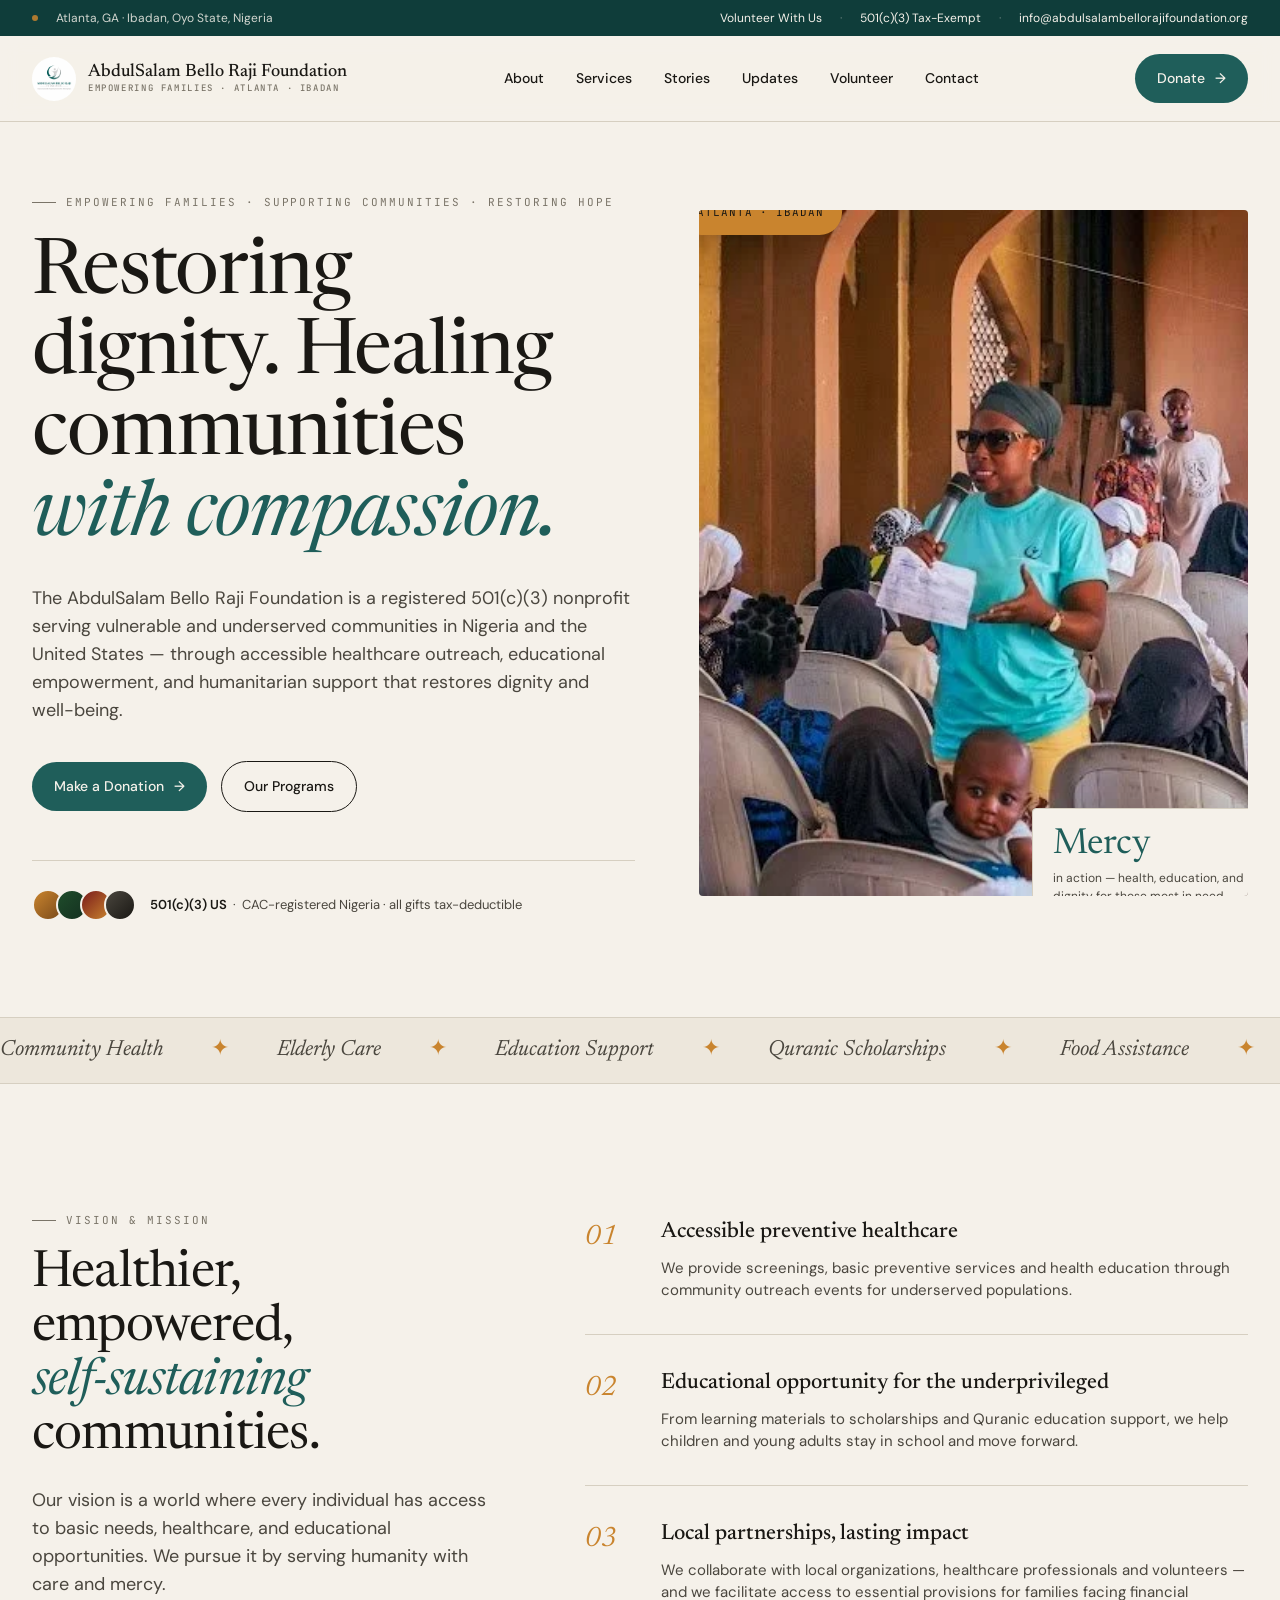
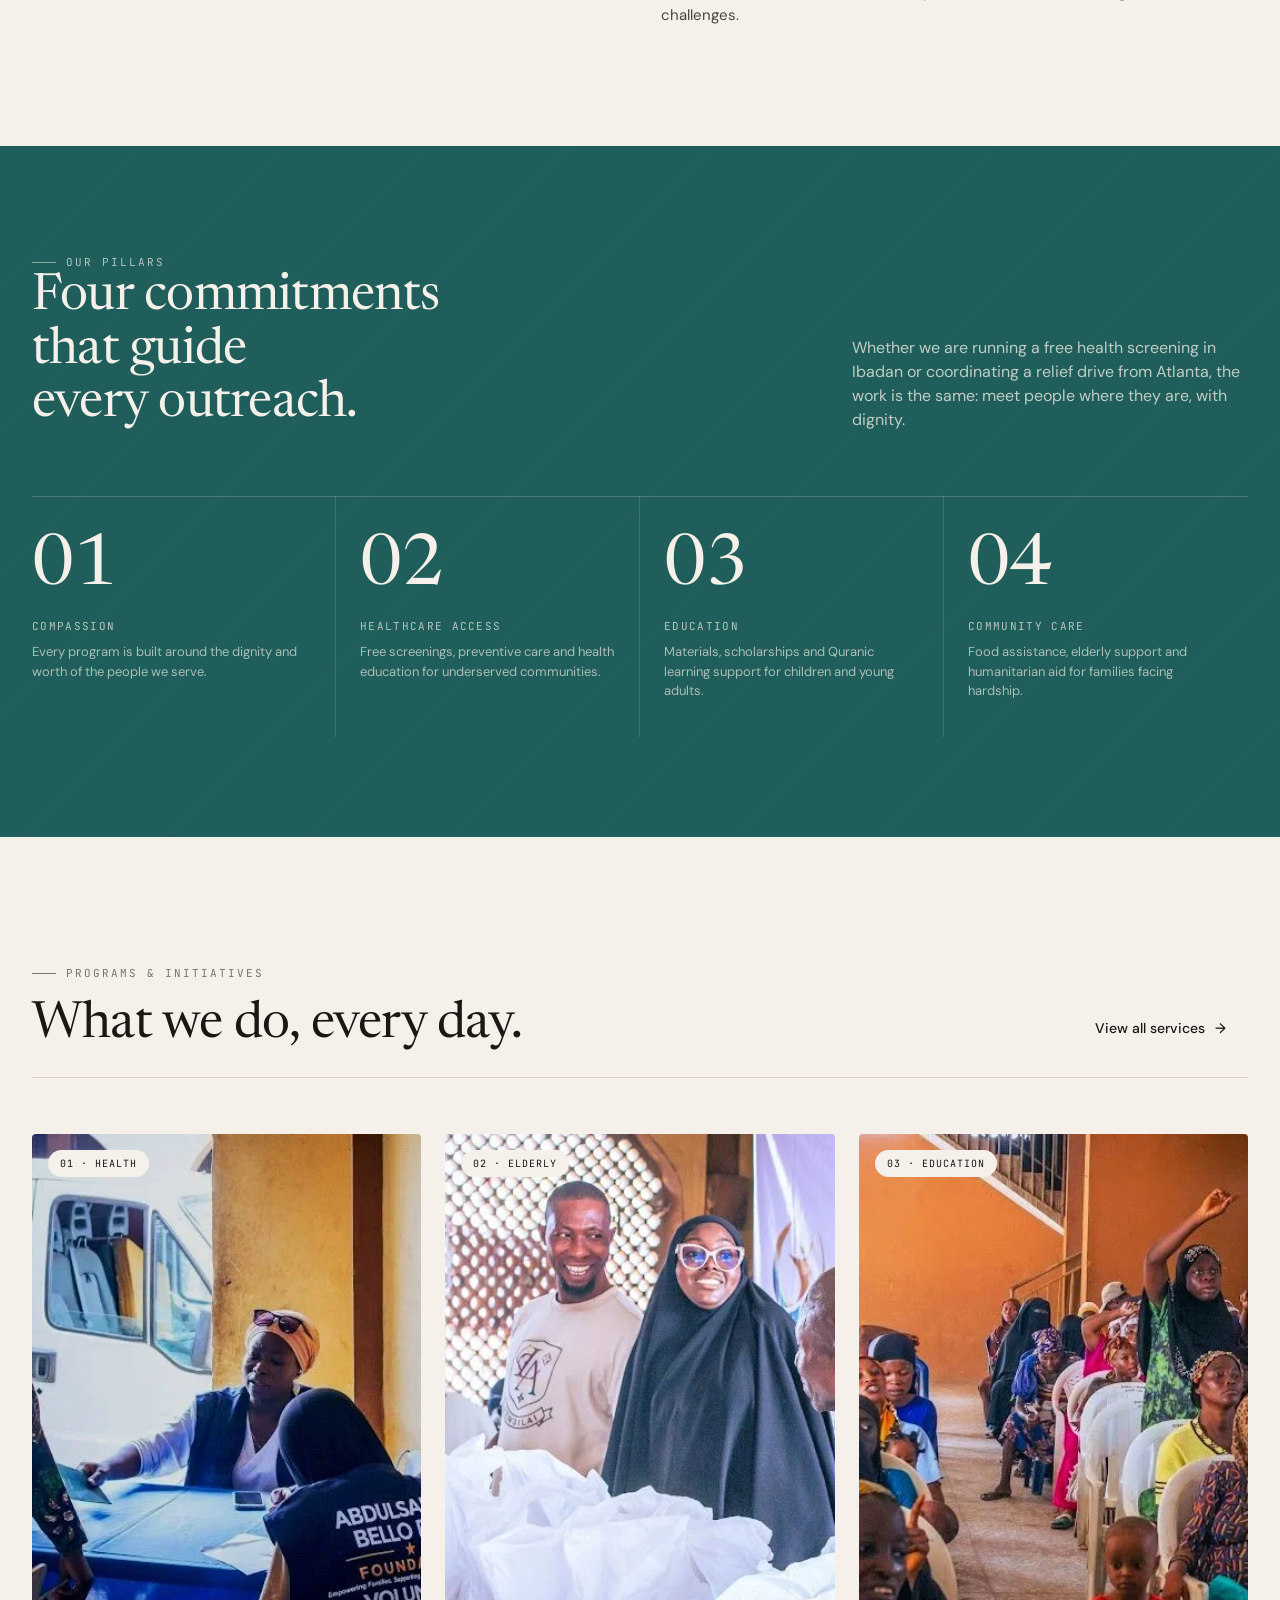
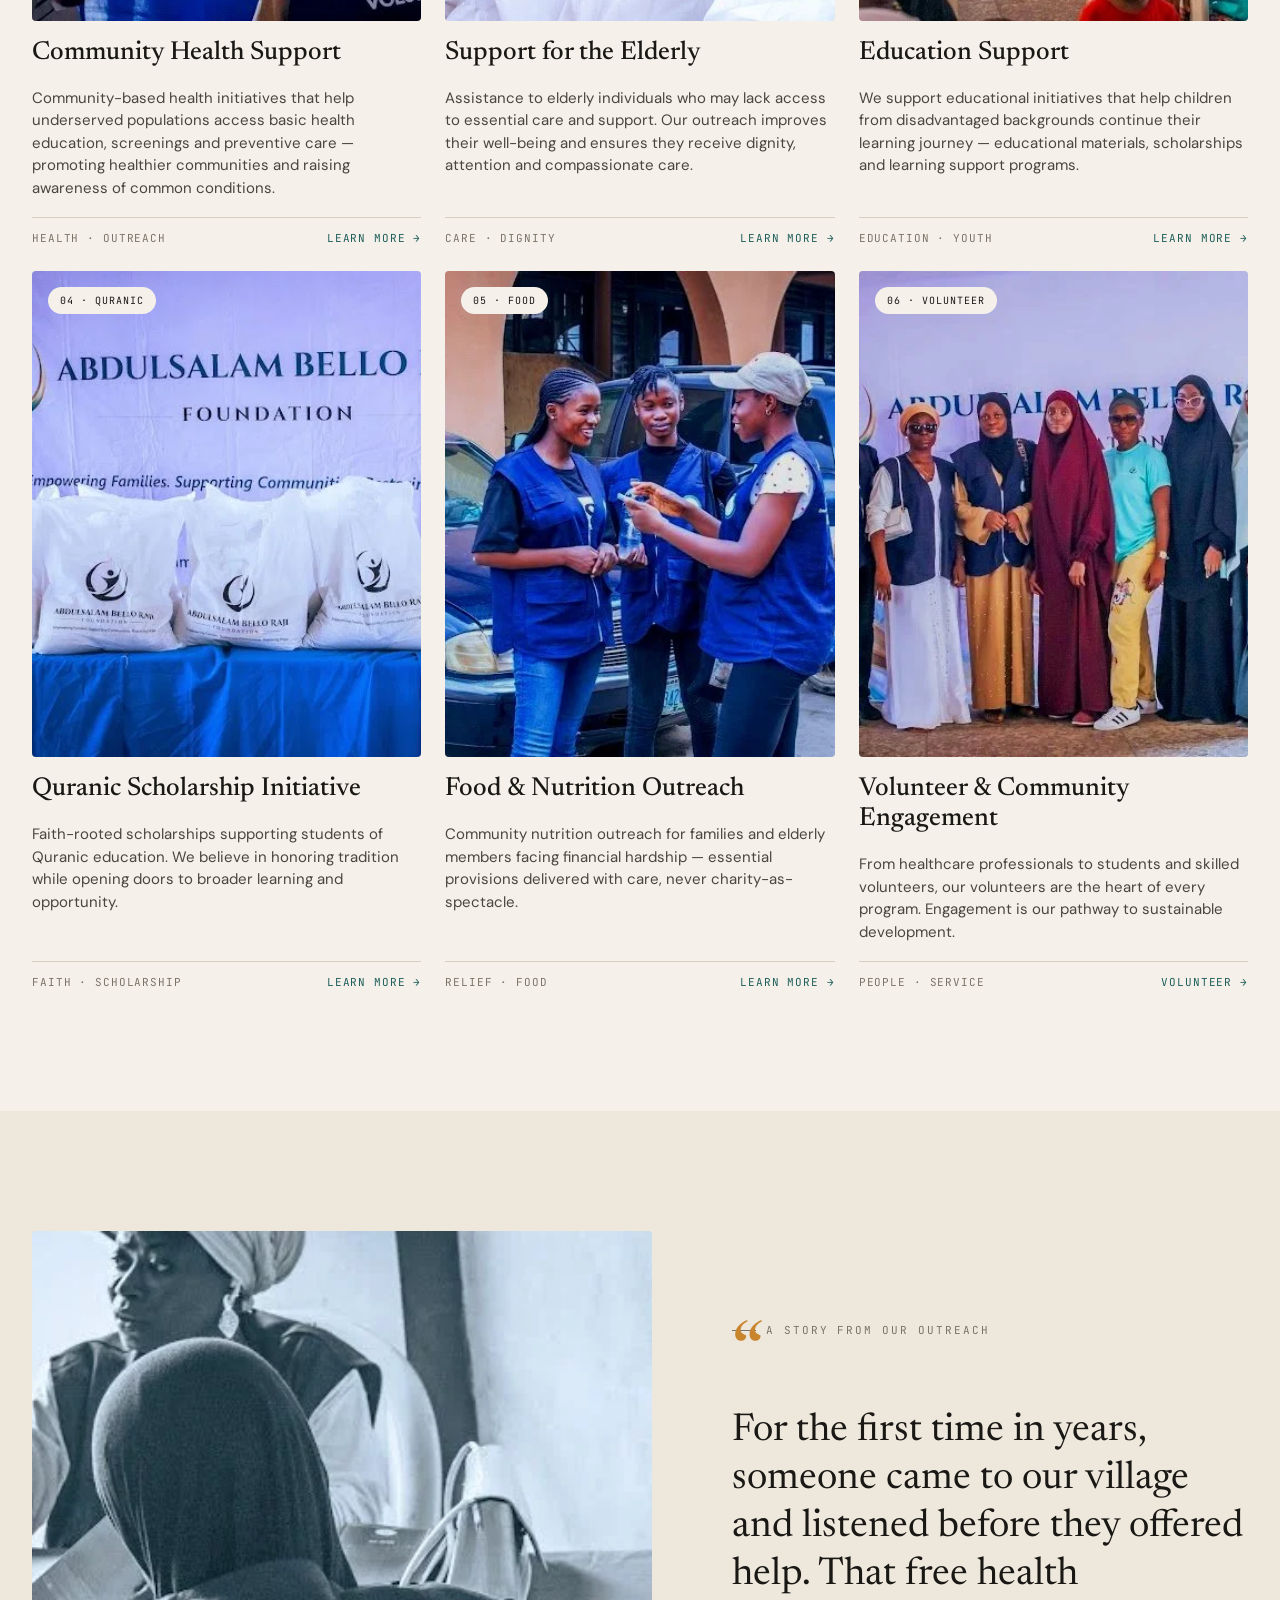
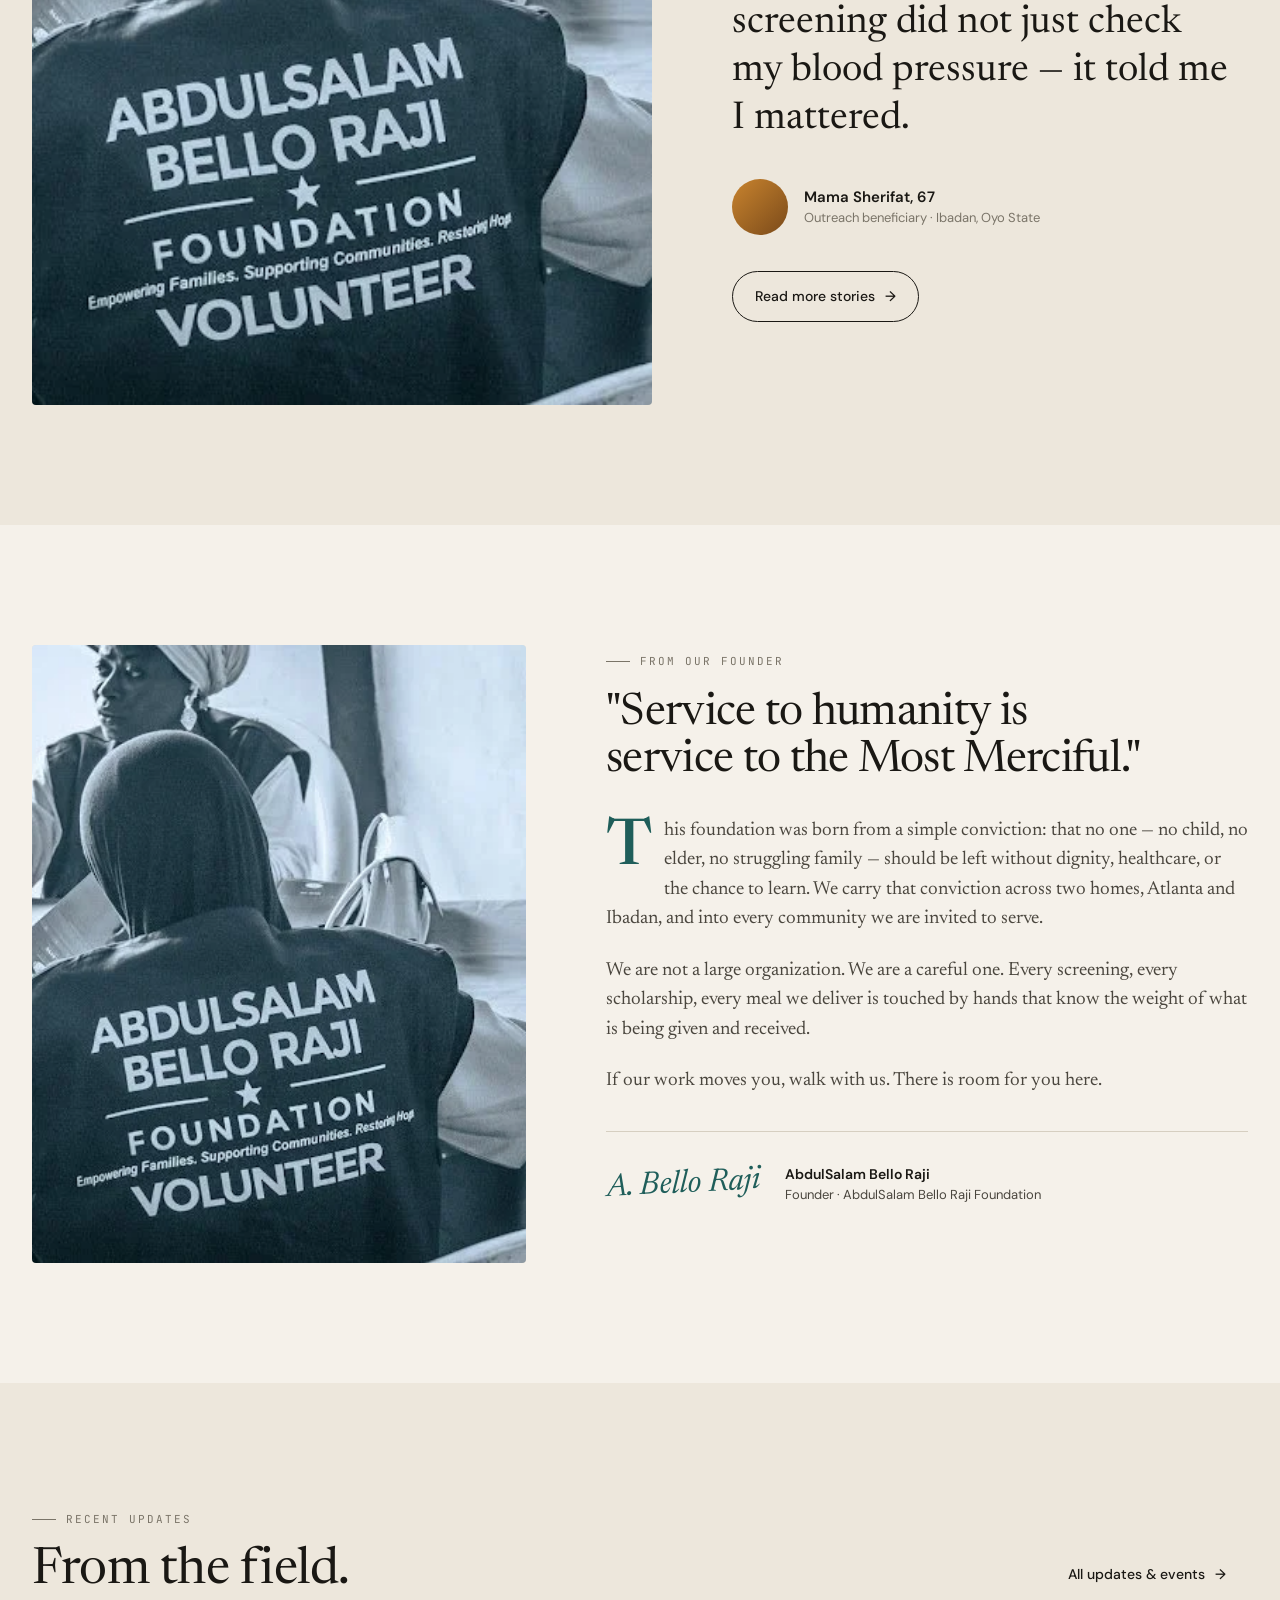
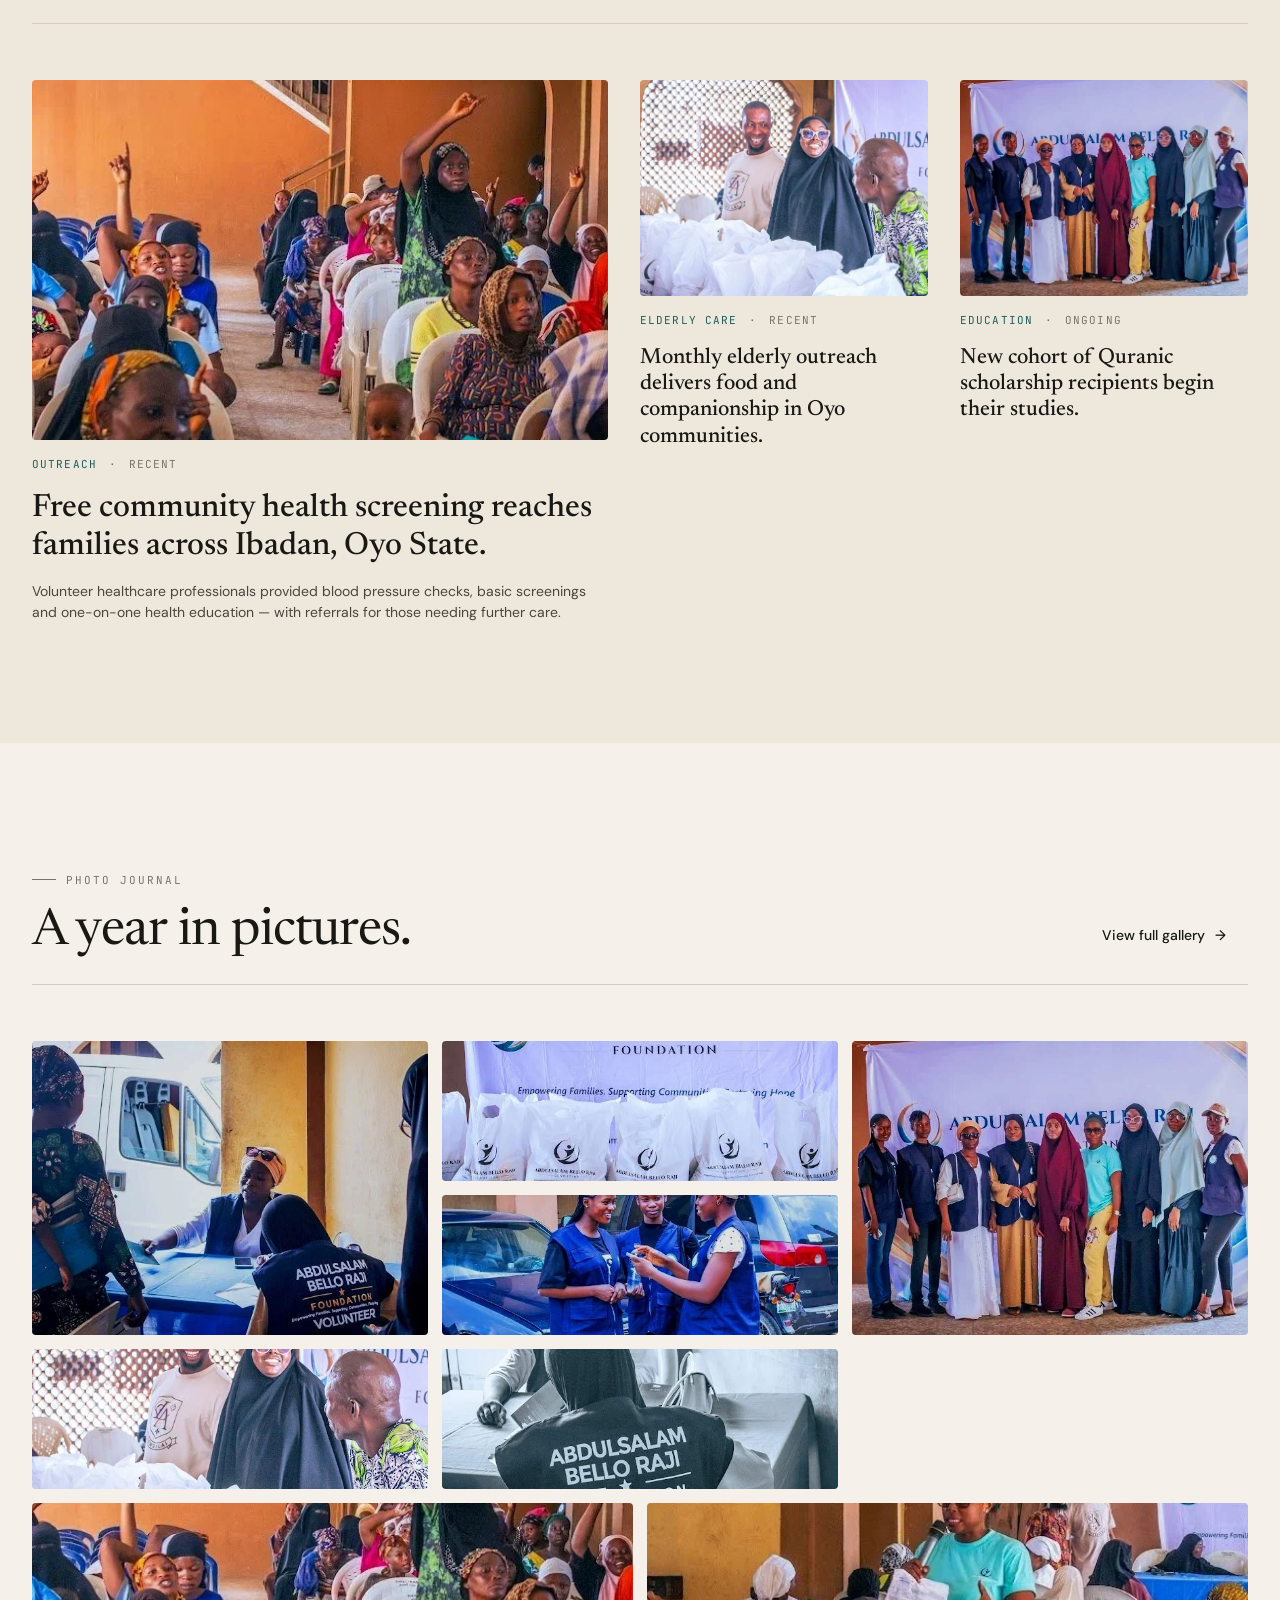
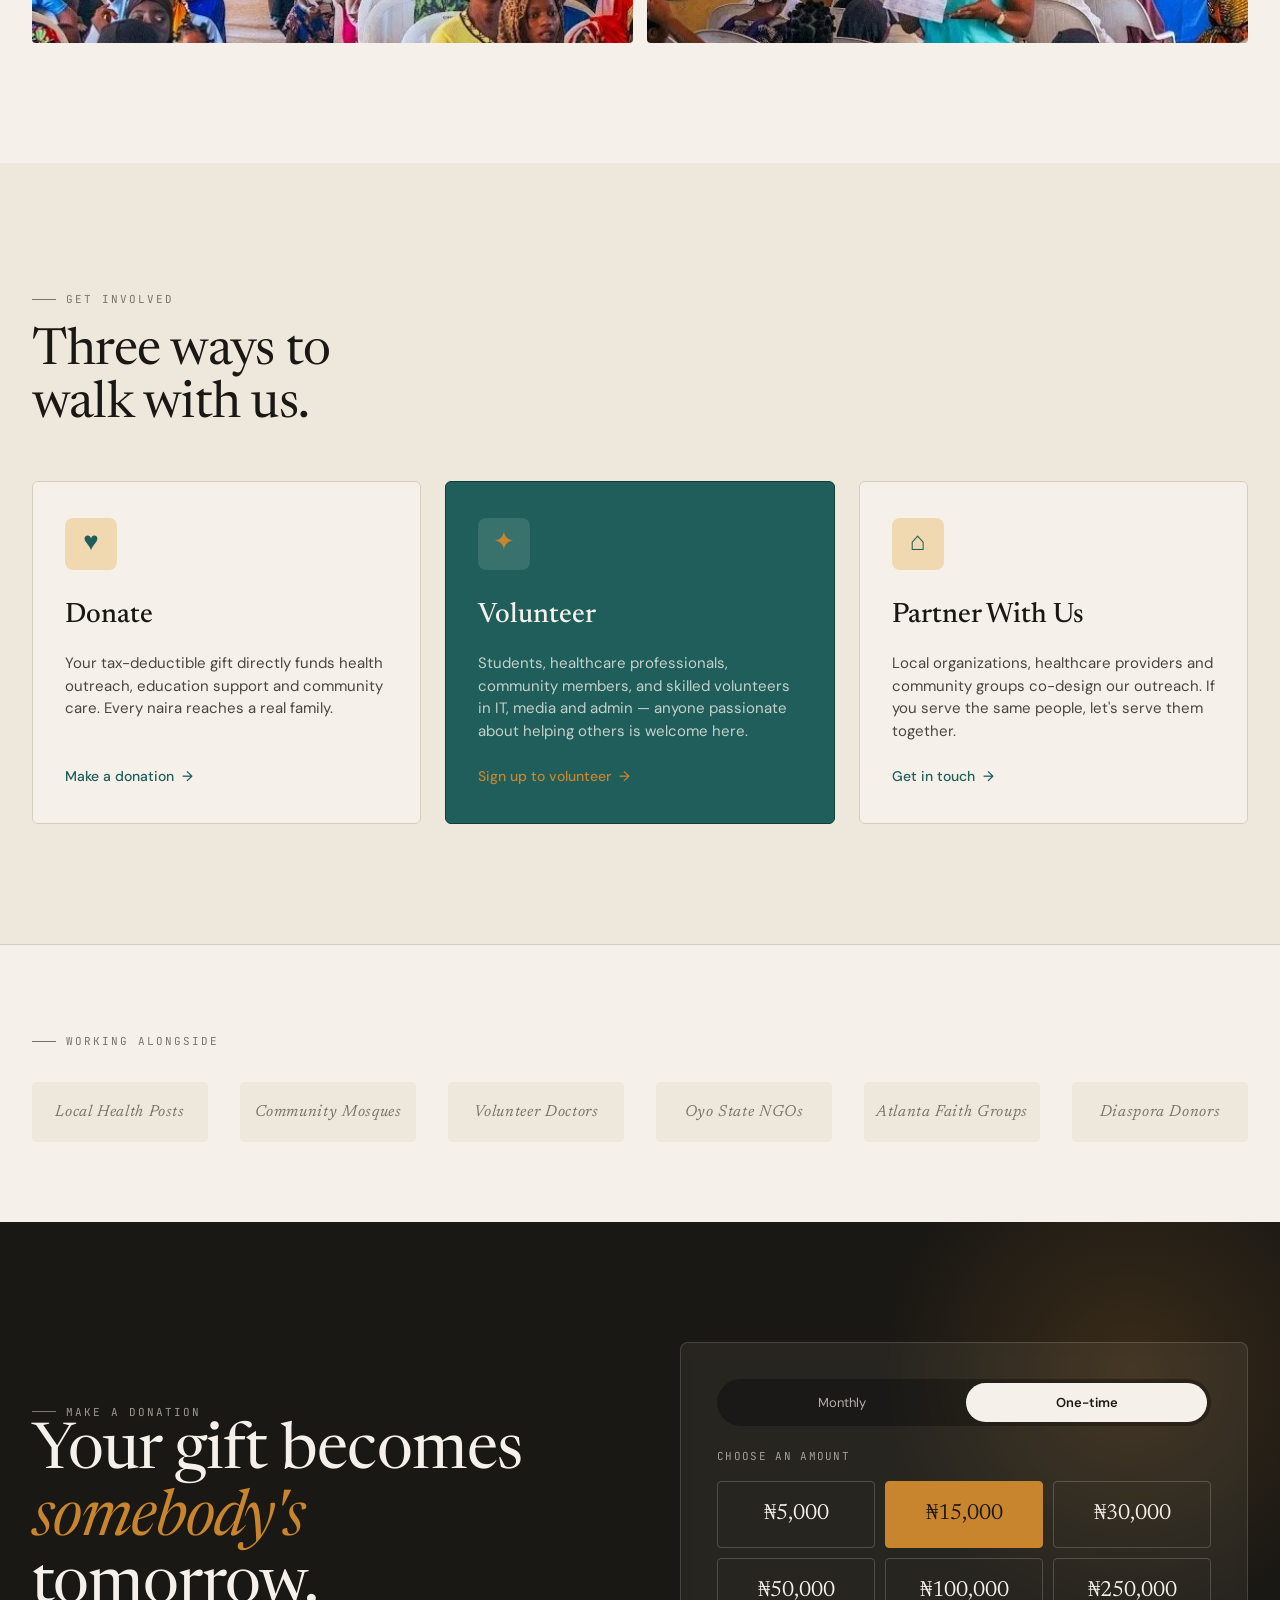
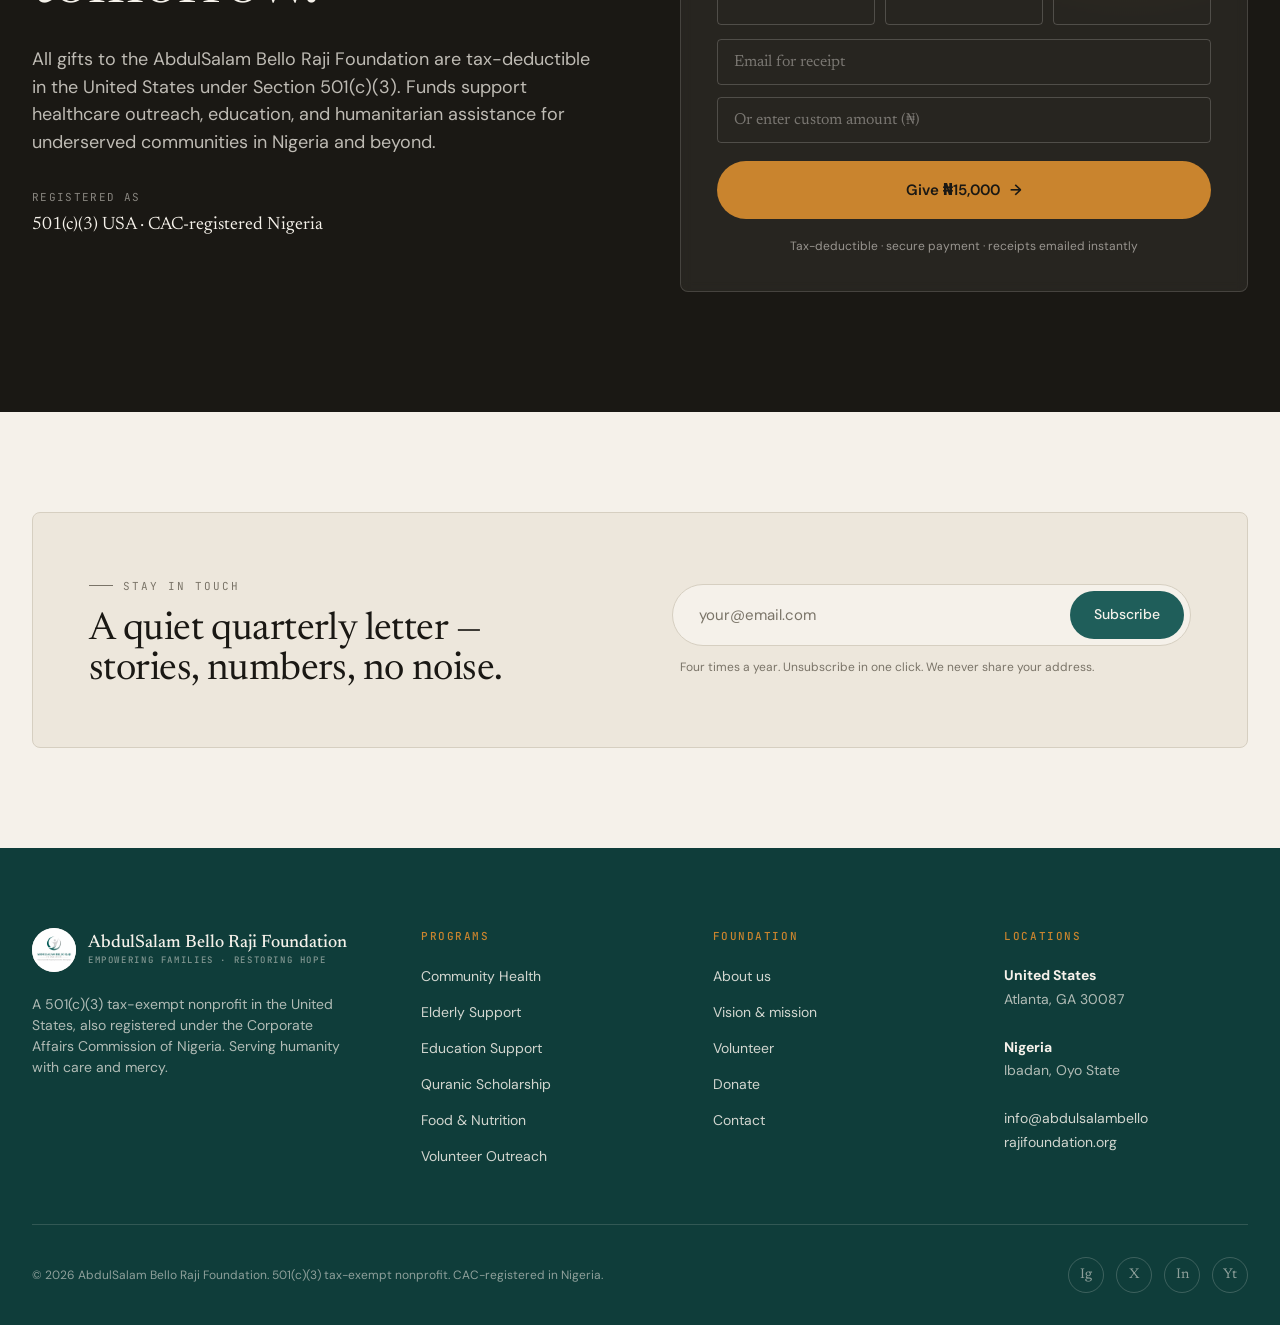
==== commit 732fe05a: "feat" ====
--- a/index.html
+++ b/index.html
@@ -484,8 +484,8 @@
     </div>
     <div class="donate-card">
       <div class="freq-toggle" id="freqToggle">
-        <button class="active" data-freq="Monthly" type="button">Monthly</button>
-        <button data-freq="One-time" type="button">One-time</button>
+        <button data-freq="Monthly" type="button">Monthly</button>
+        <button class="active" data-freq="One-time" type="button">One-time</button>
       </div>
       <div class="label">Choose an amount</div>
       <div class="amounts" id="amountGrid">
@@ -496,9 +496,10 @@
         <button class="amount" data-amount="₦100,000" type="button">₦100,000</button>
         <button class="amount" data-amount="₦250,000" type="button">₦250,000</button>
       </div>
-      <input class="amount-custom" id="customAmount" placeholder="Or enter custom amount (₦)" />
+      <input class="donor-email" id="donorEmail" type="email" placeholder="Email for receipt" autocomplete="email" required />
+      <input class="amount-custom" id="customAmount" inputmode="numeric" placeholder="Or enter custom amount (₦)" />
       <button class="btn-donate" id="donateBtn" type="button">
-        Give ₦15,000 monthly <span class="arrow">→</span>
+        Give ₦15,000 <span class="arrow">→</span>
       </button>
       <div class="donate-foot">Tax-deductible · secure payment · receipts emailed instantly</div>
     </div>
@@ -579,6 +580,7 @@
   </div>
 </footer>
 
+<script src="https://js.paystack.co/v1/inline.js"></script>
 <script src="js/main.js" defer></script>
 </body>
-</html>+</html>
--- a/css/styles.css
+++ b/css/styles.css
@@ -581,7 +581,8 @@
   }
   .amount:hover { background: rgba(245,241,234,0.06); }
   .amount.active { background: var(--ochre); color: var(--ink); border-color: var(--ochre); }
-  .amount-custom {
+  .amount-custom,
+  .donor-email {
     width: 100%;
     padding: 14px 16px;
     background: transparent;
@@ -590,11 +591,14 @@
     color: var(--cream);
     font-family: var(--serif);
     font-size: 16px;
-    margin-bottom: 18px;
+    margin-bottom: 12px;
     outline: none;
   }
-  .amount-custom:focus { border-color: var(--ochre); }
-  .amount-custom::placeholder { color: rgba(245,241,234,0.4); }
+  .amount-custom { margin-bottom: 18px; }
+  .amount-custom:focus,
+  .donor-email:focus { border-color: var(--ochre); }
+  .amount-custom::placeholder,
+  .donor-email::placeholder { color: rgba(245,241,234,0.4); }
   .freq-toggle {
     display: flex;
     gap: 4px;
@@ -965,7 +969,7 @@
   .footer-email { color: rgba(245,241,234,0.85); }
   .tiers-copy { font-size: 15px; max-width: 36ch; }
   .text-link { color: var(--green); text-decoration: underline; }
-  .cta-heading { margin-top: 18px; }
+  .cta-band .cta-heading { margin-top: 18px; }
 
   @media (max-width: 980px) {
     .program-row { grid-template-columns: 1fr; gap: 24px; padding: 40px 0; }
@@ -974,4 +978,3 @@
     .tiers .section-head-inner { grid-template-columns: 1fr; }
     .tier-grid { grid-template-columns: 1fr; }
   }
-
